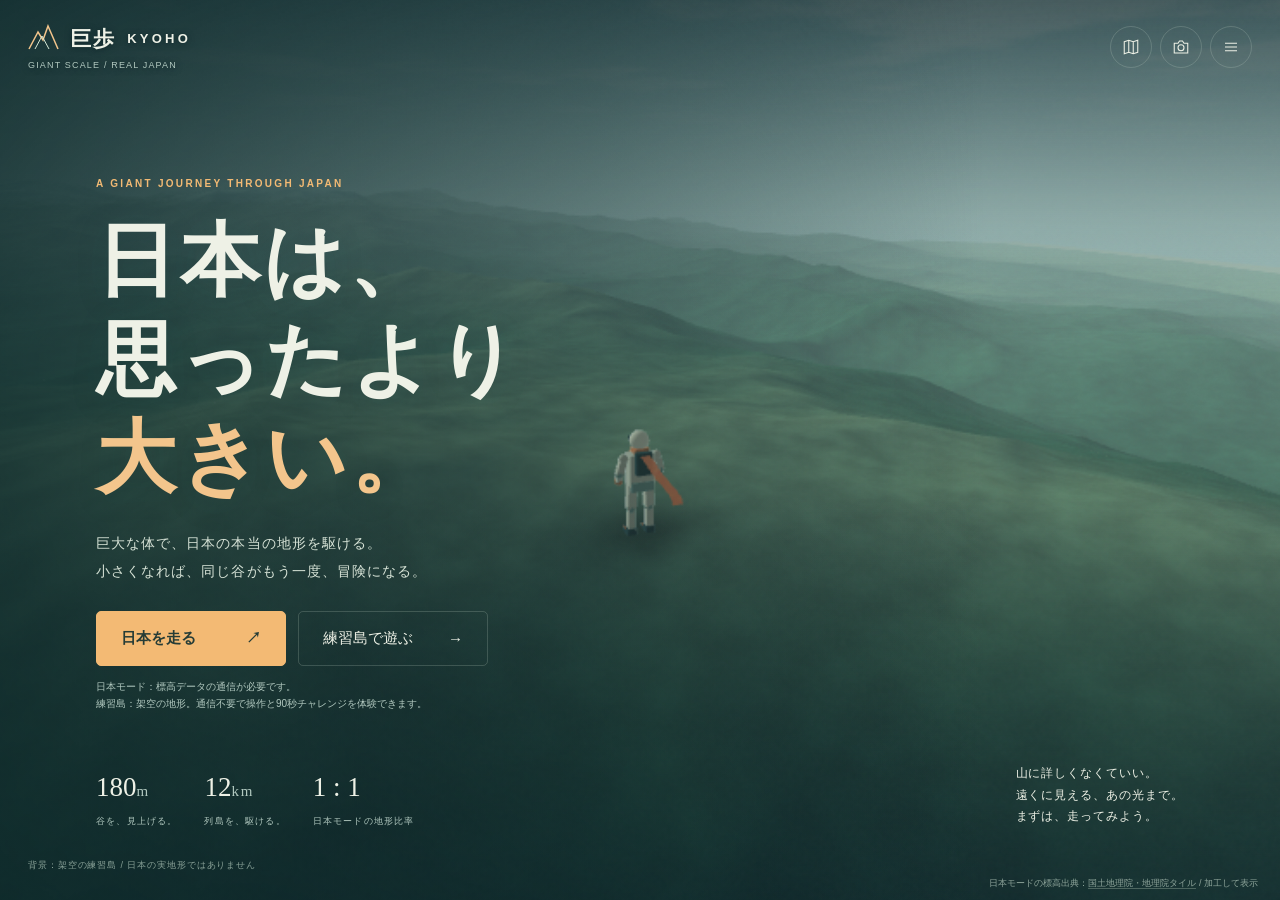
==== website/public/play/index.html @ 5c49af83 "Publish KYOHO game and landing site" ====
<!doctype html><html lang="ja"><head><meta charset="utf-8"><meta name="viewport" content="width=device-width,initial-scale=1,maximum-scale=1,viewport-fit=cover"><meta name="theme-color" content="#102f32"><meta name="description" content="巨歩 KYOHO — 巨大な体で、実際の日本の地形を走る。地形ストリーミング型・3Dスケールアクション。"><link rel="icon" href="/favicon.svg"><title>巨歩 KYOHO — 日本は、思ったより大きい。</title><style>
:root{--ink:#eef1e6;--mute:#b1c8bf;--night:#102e32;--line:#d2e3d531;--accent:#f3ba74;--aqua:#9ce4d0;--glass:#132e32c7;--safe:env(safe-area-inset-bottom,0px)}*{box-sizing:border-box}html,body{margin:0;width:100%;height:100%;overflow:hidden;background:var(--night);color:var(--ink);font-family:-apple-system,BlinkMacSystemFont,"Hiragino Kaku Gothic ProN","Yu Gothic",Meiryo,sans-serif}body{-webkit-user-select:none;user-select:none;touch-action:none}button,input{font:inherit}button{cursor:pointer;color:var(--ink);background:none;border:1px solid var(--line);border-radius:4px;padding:11px 16px;transition:background .2s,transform .2s,border-color .2s}button:hover{background:#ffffff17;border-color:#d2e3d583}button:active{transform:scale(.97)}button:focus-visible{outline:2px solid var(--accent);outline-offset:4px}button:disabled{opacity:.5;cursor:wait}a{color:inherit}svg{vertical-align:middle}#world{position:fixed;inset:0;width:100%;height:100%;touch-action:none;outline:none}#vignette{position:fixed;inset:0;pointer-events:none;background:linear-gradient(180deg,#071b20a8,transparent 38%,transparent 55%,#071a2599);z-index:1}#grain{position:fixed;inset:0;pointer-events:none;opacity:.04;z-index:2;background-image:url('data:image/svg+xml,%3Csvg viewBox="0 0 180 180" xmlns="http://www.w3.org/2000/svg"%3E%3Cfilter id="n"%3E%3CfeTurbulence type="fractalNoise" baseFrequency=".95" numOctaves="3" stitchTiles="stitch"/%3E%3C/filter%3E%3Crect width="100%25" height="100%25" opacity=".6" filter="url(%23n)"/%3E%3C/svg%3E')}.hidden{display:none!important}.overline{font-size:10px;letter-spacing:.23em;text-transform:uppercase;font-weight:600}.mono{font-variant-numeric:tabular-nums;font-family:ui-monospace,SFMono-Regular,Menlo,Consolas,monospace}.muted{color:var(--mute)}.primary{background:var(--accent);border-color:var(--accent);color:#253c36;font-weight:700}.primary:hover{background:#ffcf99;border-color:#ffcf99}.round{border-radius:50%;width:42px;height:42px;padding:0;display:inline-grid;place-items:center}.glass{background:var(--glass);backdrop-filter:blur(16px);-webkit-backdrop-filter:blur(16px)}#brand{display:flex;align-items:center;gap:11px;font-weight:700;letter-spacing:.18em}#brand .word{font-size:13px;letter-spacing:.25em}#brand .jp{font-size:21px;letter-spacing:.1em}#topbar{position:fixed;z-index:10;left:max(28px,env(safe-area-inset-left));right:max(28px,env(safe-area-inset-right));top:max(24px,env(safe-area-inset-top));display:flex;align-items:center;justify-content:space-between;pointer-events:none}#topbar>*{pointer-events:auto}#topActions{display:flex;gap:8px}#modeBadge{display:block;margin-top:7px;font-size:9px;letter-spacing:.13em;color:var(--mute)}#title{position:fixed;inset:0;z-index:5;padding:0 7.5vw;display:flex;flex-direction:column;justify-content:center;pointer-events:none;background:linear-gradient(90deg,#0c2829c9 0%,#0c28295c 46%,transparent 77%)}#title>*{pointer-events:auto}#title .title-copy{margin-top:-10px;max-width:760px}#title h1{font-size:clamp(42px,6.25vw,90px);font-weight:750;line-height:1.23;letter-spacing:.045em;margin:23px 0 23px;text-shadow:0 5px 35px #173a3c22}#title h1 em{font-style:normal;color:#f3c58c}#title .lead{line-height:1.95;font-size:14px;color:#d6e2d6;letter-spacing:.075em;margin:0 0 26px}#title .startrow{display:flex;align-items:center;gap:12px}#title .play{padding:17px 24px;min-width:190px;border-radius:5px;display:flex;align-items:center;justify-content:space-between;gap:24px;font-size:15px}#title .subnote{margin-top:12px;font-size:10px;color:var(--mute);line-height:1.7}#titleBottom{position:absolute;bottom:72px;left:7.5vw;right:7.5vw;display:flex;align-items:flex-end;justify-content:space-between;gap:24px}#titleBottom .philosophy{max-width:270px;line-height:1.8;font-size:12px;letter-spacing:.08em}#titleBottom .specs{display:flex;gap:27px}.spec b{font-family:Georgia,serif;font-size:27px;font-weight:400;display:block;margin-bottom:7px}.spec span{font-size:9px;color:var(--mute);letter-spacing:.13em}#bgCaption{position:fixed;left:28px;bottom:28px;z-index:6;font-size:9px;color:#c7ddcea8;letter-spacing:.1em}#source{position:fixed;right:max(22px,env(safe-area-inset-right));bottom:max(10px,var(--safe));font-size:9px;color:#cee2d2a6;z-index:10;max-width:75vw;text-align:right;line-height:1.6;pointer-events:auto}#source a{text-decoration:none;border-bottom:1px solid #cde2d04a}#compass{position:fixed;top:27px;left:50%;transform:translateX(-50%);z-index:7;min-width:190px;text-align:center;pointer-events:none}#compass .head{font-size:12px;letter-spacing:.25em}#compass .ticks{font-size:10px;color:#d7e9d880;letter-spacing:5px;margin-top:7px}#objective{position:fixed;left:30px;top:112px;z-index:7;pointer-events:none}#objective h3{margin:8px 0 6px;font-size:18px;letter-spacing:.07em;font-weight:600}#objective p{margin:0;font-size:11px;color:var(--mute);line-height:1.7}#objective .track{width:180px;height:2px;background:#cddccd30;margin-top:13px}#objective .track i{display:block;height:2px;background:var(--accent);width:0;transition:width .3s}#counter{position:fixed;top:110px;right:30px;z-index:7;text-align:right;pointer-events:none}#counter .num{font-size:31px;font-weight:300;letter-spacing:-.02em}#counter .num span{font-size:12px;color:var(--mute);margin-left:4px}#counter .metric{font-size:9px;color:var(--mute);letter-spacing:.12em;margin-top:5px}#minimapWrap{position:fixed;right:30px;top:195px;z-index:7;width:144px;height:144px;border-radius:50%;overflow:hidden;border:1px solid var(--line);background:#0b283f33;cursor:pointer}#minimap{width:100%;height:100%}#altitude{position:absolute;bottom:18px;left:0;right:0;text-align:center;font-size:9px;color:var(--mute)}#sizePanel{position:fixed;left:30px;bottom:calc(63px + var(--safe));z-index:7}#heightReadout{font-size:31px;font-weight:300;margin:5px 0 14px;letter-spacing:.01em}#heightReadout small{font-size:12px;margin-left:5px;color:var(--mute)}#sizeButtons{display:flex;gap:5px}#sizeButtons button{font-size:10px;padding:10px 12px;border-radius:3px;min-width:60px;background:#14353466}#sizeButtons button.active{background:var(--accent);color:#274439;border-color:var(--accent)}#velocity{position:fixed;bottom:calc(58px + var(--safe));left:50%;transform:translateX(-50%);z-index:7;text-align:center;pointer-events:none}#velocity .speed{font-size:40px;line-height:1;font-weight:250;letter-spacing:-.035em}#velocity .speed small{font-size:10px;margin-left:5px;letter-spacing:.15em;color:var(--mute)}#movementState{font-size:9px;letter-spacing:.2em;margin-top:12px;color:#e1b687}#energy{width:128px;height:3px;background:#e4efe026;margin:12px auto 0;border-radius:5px}#energy i{display:block;width:100%;height:100%;background:var(--aqua);border-radius:5px}#quickActions{position:fixed;right:30px;bottom:calc(66px + var(--safe));z-index:7;display:flex;gap:8px}#quickActions button{font-size:11px;padding:11px 14px;background:#14353480}#keys{position:fixed;bottom:28px;left:30px;right:30px;z-index:7;color:#c8daccae;font-size:10px;letter-spacing:.03em;pointer-events:none}kbd{font:inherit;border:1px solid #d2e3d54a;border-radius:3px;padding:2px 4px;color:var(--ink);margin:0 3px}#tip{position:fixed;z-index:12;left:50%;bottom:calc(154px + var(--safe));transform:translateX(-50%);max-width:85vw;text-align:center;border:1px solid var(--line);background:#173b3bcc;backdrop-filter:blur(12px);padding:13px 21px;border-radius:5px;transition:opacity .4s;pointer-events:none;white-space:nowrap;font-size:12px;letter-spacing:.025em}#toast{position:fixed;left:50%;top:22%;transform:translate(-50%,-12px);z-index:21;text-align:center;opacity:0;pointer-events:none;transition:opacity .3s,transform .4s;text-shadow:0 3px 20px #123737;max-width:90vw}#toast.show{opacity:1;transform:translate(-50%,0)}#toast .small{font-size:10px;color:var(--accent);letter-spacing:.2em;margin-bottom:8px}#toast .big{font-size:clamp(19px,2.5vw,34px);font-weight:500;letter-spacing:.045em}#targetLabel{position:fixed;z-index:6;pointer-events:none;text-align:center;transform:translate(-50%,-100%);color:#ffdab0;text-shadow:0 2px 10px #163b36}#targetLabel .dot{display:block;font-size:17px;margin-bottom:3px}#targetLabel b{font-size:11px;display:block;font-weight:500}#targetLabel span{font-size:10px;opacity:.8;display:block;margin-top:4px}#dataStatus{position:fixed;left:30px;top:210px;z-index:8;font-size:9px;color:#bcd5c7;background:#112d3255;border-left:2px solid var(--aqua);padding:7px 9px;max-width:205px;line-height:1.7;pointer-events:none}#dataStatus.warn{border-color:var(--accent);color:var(--accent)}#timer{position:fixed;left:50%;top:84px;transform:translateX(-50%);z-index:8;text-align:center;font-size:26px;letter-spacing:.08em}#timer small{display:block;color:var(--mute);font-size:9px;letter-spacing:.2em;margin-top:4px}#touchControls{position:fixed;inset:0;pointer-events:none;z-index:12;display:none}.touch #touchControls{display:block}.touch #keys{display:none}#joystick{position:absolute;bottom:calc(60px + var(--safe));left:max(36px,env(safe-area-inset-left));width:114px;height:114px;border-radius:50%;border:1px solid #d6e9d847;background:#b0d5c310;pointer-events:auto;touch-action:none}#joystick:before{content:"";position:absolute;inset:23px;border:1px solid #d6e9d829;border-radius:50%}#stick{position:absolute;width:44px;height:44px;border-radius:50%;left:34px;top:34px;background:#dce8d644;border:1px solid #e9f2de73;pointer-events:none}#touchRight{position:absolute;right:max(26px,env(safe-area-inset-right));bottom:calc(66px + var(--safe));display:flex;align-items:flex-end;gap:14px;pointer-events:auto}#touchJump{width:76px;height:76px;border-radius:50%;padding:0;background:#f0bf7940;border-color:#f3c78e88;font-size:12px}#touchDash{width:55px;height:55px;border-radius:50%;padding:0;background:#c1e3d426;font-size:10px}.touch #sizePanel{bottom:calc(195px + var(--safe));left:30px}.touch #heightReadout{font-size:21px;margin:4px 0 9px}.touch #quickActions{bottom:calc(169px + var(--safe));right:27px}.touch #quickActions button{font-size:10px;padding:8px}.touch #sizeButtons button{min-width:0;padding:8px}.touch #velocity{bottom:calc(71px + var(--safe))}.touch #tip{bottom:calc(34px + var(--safe));padding:9px 14px;font-size:10px}.touch #minimapWrap{width:110px;height:110px;top:177px}.touch #dataStatus{top:195px;max-width:190px}.touch #sizePanel .overline{font-size:8px}.modal{position:fixed;inset:0;z-index:30;background:#081f2abc;backdrop-filter:blur(13px);display:grid;place-items:center;padding:24px;touch-action:auto}.modal .sheet{border:1px solid #d2e3d52e;background:linear-gradient(140deg,#1d3d3e,#122f34);border-radius:10px;padding:30px;max-height:90dvh;overflow:auto;width:min(680px,100%);box-shadow:0 25px 100px #071a2044}.modal h2{font-size:29px;font-weight:500;letter-spacing:.075em;margin:12px 0 13px}.modal p{font-size:12px;line-height:1.9;color:#c5dacf}.modal .modalhead{display:flex;justify-content:space-between;align-items:center;gap:20px}.close{font-size:24px;border:0;padding:4px 10px}.row{display:flex;align-items:center;justify-content:space-between;gap:14px;padding:15px 0;border-bottom:1px solid var(--line)}.row b{font-weight:500;font-size:13px}.row small{display:block;font-size:10px;color:var(--mute);line-height:1.7;margin-top:5px}.row button{font-size:11px;min-width:110px}.row button.on{background:#94c5aa23;border-color:#aed6bb7d;color:var(--aqua)}.buttons{display:flex;gap:10px;margin-top:23px;flex-wrap:wrap}.buttons button{font-size:12px}.fine{font-size:10px!important;color:#9bb8b0!important}.fact{border-left:2px solid var(--accent);padding-left:14px;margin-top:23px}.map-sheet{width:min(1040px,100%)!important}.map-layout{display:grid;grid-template-columns:1fr 320px;gap:25px;margin-top:20px}#atlasCanvas{width:100%;height:450px;border-radius:7px;background:#0e3037;cursor:pointer;border:1px solid #cbdbd413}#places{height:450px;overflow:auto;padding-right:6px;touch-action:pan-y}#places button{display:block;width:100%;text-align:left;padding:13px 14px;border-radius:5px;margin-bottom:7px;background:#bfd5c408}#places strong{display:block;font-weight:500;font-size:14px}#places small{font-size:10px;color:var(--mute);display:block;margin-top:5px;line-height:1.7}#places .region{float:right;font-size:9px;color:var(--accent)}#loading .sheet{max-width:510px}#loadProgress{height:3px;background:#d2e3d51f;margin:24px 0 12px}#loadProgress i{height:3px;display:block;width:3%;background:var(--accent);transition:width .4s}#loadStats{font-size:10px;color:var(--mute);line-height:1.9}#loadError{font-size:12px;line-height:1.9;color:var(--accent);border-left:2px solid var(--accent);padding-left:13px;margin-top:18px}#result{text-align:center}#result .grade{font-family:Georgia,serif;font-size:60px;color:var(--accent);letter-spacing:.13em;padding:15px 0 2px}#result .numbers{display:flex;justify-content:center;gap:35px;margin:18px 0 24px}#result .numbers b{display:block;font-size:28px;font-weight:300}#result .numbers span{font-size:10px;color:var(--mute);display:block;margin-top:6px}#snapshotImage{width:100%;border-radius:5px;margin-top:20px}#fatal{position:fixed;z-index:100;inset:0;display:grid;place-items:center;padding:25px;background:#123034}#fatal .box{max-width:530px}#fatal p{line-height:1.9;color:#c6d9cc}#fps{position:fixed;left:10px;top:75px;z-index:90;font:10px monospace;display:none}.rotate-note{display:none}#routePills{display:flex;gap:6px;margin-top:12px}#routePills span{width:16px;height:3px;background:#deecde2e}#routePills span.done{background:var(--accent)}@media(max-width:760px){#topbar{left:20px;right:20px;top:max(16px,env(safe-area-inset-top))}#brand .jp{font-size:19px}#brand .word{font-size:10px}#topActions{gap:4px}.round{width:36px;height:36px}#title{padding:0 6vw}#title h1{font-size:clamp(45px,10vw,65px);margin:17px 0 20px}#title .lead{font-size:12px;line-height:1.9}#title .startrow{gap:8px}#title .play{min-width:0;padding:14px 16px;font-size:12px;gap:20px}#titleBottom{left:6vw;right:6vw;bottom:78px}#titleBottom .specs{gap:20px}.spec b{font-size:23px}.spec span{font-size:8px}#titleBottom .philosophy{display:none}#bgCaption{left:20px;bottom:calc(39px + var(--safe));font-size:8px}#source{font-size:8px;right:15px;max-width:95vw}#compass{top:74px;min-width:130px}#compass .head{font-size:10px}#compass .ticks{font-size:8px;letter-spacing:4px}#objective{left:20px;top:113px}#objective h3{font-size:15px}#objective p{font-size:10px}#objective .track{width:130px}#counter{right:20px;top:110px}#counter .num{font-size:25px}#minimapWrap{right:20px!important}#dataStatus{left:20px;top:203px;font-size:8px;max-width:185px}#sizePanel{left:20px!important}#quickActions{right:20px!important}#velocity .speed{font-size:33px}#timer{top:86px;font-size:21px}.modal{padding:15px}.modal .sheet{padding:22px;max-height:91dvh}.modal h2{font-size:24px}.map-layout{grid-template-columns:1fr;gap:14px}#atlasCanvas{height:230px}#places{height:260px;display:grid;grid-template-columns:1fr 1fr;gap:6px}#places button{margin:0;padding:10px}#places small{font-size:9px}#places .region{float:none;display:block;margin-bottom:4px}.touch #tip{max-width:88vw;white-space:normal;line-height:1.6}.touch #sizePanel{bottom:calc(196px + var(--safe))}.touch #dataStatus{top:204px}.touch #quickActions button{padding:8px}#heightReadout{font-size:23px}}@media(max-height:520px){#title .title-copy{margin-top:14px}#title h1{font-size:42px;margin:12px 0}#title h1 br.first{display:none}#title .lead{font-size:11px;margin-bottom:15px;line-height:1.7}#title .title-copy>.overline{margin-top:35px;font-size:8px}#titleBottom{bottom:32px;left:auto;right:30px}#titleBottom .specs{gap:20px}.spec b{font-size:24px}.spec span{font-size:8px}#title .subnote{max-width:340px;font-size:8px}#bgCaption{bottom:12px;font-size:8px}#source{bottom:7px;font-size:7px}#brand .jp{font-size:17px}#brand .word{font-size:10px}#modeBadge{font-size:8px;margin-top:4px}#topbar{top:15px;left:max(24px,env(safe-area-inset-left));right:max(24px,env(safe-area-inset-right))}.round{width:34px;height:34px}#compass{top:18px}#objective{top:78px;left:max(26px,env(safe-area-inset-left))}#objective h3{font-size:14px;margin:5px 0 4px}#objective p{font-size:9px}#counter{top:75px;right:max(26px,env(safe-area-inset-right))}#counter .num{font-size:24px}#minimapWrap{display:none}#dataStatus,.touch #dataStatus{top:146px;left:max(26px,env(safe-area-inset-left));font-size:8px;padding:5px 7px}#sizePanel,.touch #sizePanel{left:50%!important;bottom:calc(21px + var(--safe));transform:translateX(-50%);text-align:center}.touch #sizeButtons button,#sizeButtons button{padding:7px 10px}#sizePanel>.overline{display:none}#heightReadout,.touch #heightReadout{display:none}#quickActions,.touch #quickActions{bottom:auto;top:135px;right:max(26px,env(safe-area-inset-right))!important}#velocity,.touch #velocity{bottom:calc(73px + var(--safe))}#velocity .speed{font-size:27px}#movementState{font-size:8px;margin-top:7px}#energy{margin-top:8px;width:100px}#keys{display:none}#tip,.touch #tip{bottom:auto;top:69px;padding:8px 13px;font-size:10px;max-width:45vw;white-space:normal}#toast{top:34%}#toast .big{font-size:24px}#joystick{width:96px;height:96px;left:max(40px,env(safe-area-inset-left));bottom:calc(33px + var(--safe))}#stick{left:25px;top:25px}#touchRight{right:max(35px,env(safe-area-inset-right));bottom:calc(31px + var(--safe))}#touchJump{width:66px;height:66px}#touchDash{width:50px;height:50px}#timer{top:56px;font-size:20px}.map-layout{grid-template-columns:1fr 320px}#atlasCanvas{height:220px}#places{height:220px;display:block}#places button{margin-bottom:5px}.modal .sheet{max-height:92dvh;padding:20px}.modal h2{font-size:23px;margin:6px 0 9px}.modal p{font-size:11px;line-height:1.7}.row{padding:10px 0}.row small{font-size:9px}.row b{font-size:12px}#result .grade{font-size:40px;padding:4px 0}#result .numbers{margin:10px 0 15px}#result .numbers b{font-size:24px}#result .buttons{margin-top:14px}}@media(prefers-reduced-motion:reduce){*{scroll-behavior:auto!important;transition:none!important}#grain{display:none}}

#objective,#counter,#compass,#topbar{text-shadow:0 1px 6px #071a20a8}#dataStatus{background:#112d32b8}#minimapWrap{background:#0b283f77}#targetLabel{filter:drop-shadow(0 1px 4px #0b292dcc)}

#titleBottom{pointer-events:none!important}@media(max-height:700px){#titleBottom{display:none}#title h1{font-size:clamp(34px,5vw,58px)}}

@media(max-width:760px) and (min-height:521px){.touch #tip{bottom:calc(290px + var(--safe));max-width:88vw}.touch #quickActions{bottom:calc(155px + var(--safe))}#toast{top:31%}#toast .big{font-size:22px}}
[hidden]{display:none!important}#placeLabels{position:fixed;inset:0;z-index:6;pointer-events:none}.place-label{position:absolute;width:184px;min-height:43px;padding:5px 8px;text-align:center;background:#0b2935a6;border-bottom:1px solid #dce5c680;text-shadow:0 1px 5px #102f32;border-radius:3px}.place-label strong{display:block;font-size:12px;font-weight:500;white-space:nowrap;overflow:hidden;text-overflow:ellipsis}.place-label small{font-size:9px;color:#d3decf}.place-label.town{border-color:#9ce4d0;color:#baf9da}.place-label:after{content:'';position:absolute;left:50%;top:100%;height:10px;border-left:1px solid #dce5c680}#townStatus{position:fixed;z-index:7;left:50%;bottom:calc(190px + var(--safe));transform:translateX(-50%);min-width:240px;max-width:80vw;padding:10px 15px;background:#102f32c9;border-left:2px solid #9ce4d077;pointer-events:none}#townStatus>div{display:flex;justify-content:space-between;gap:24px}#townName{font-size:12px;color:#baf9da}#townDistance{font-size:10px;color:var(--mute)}#townHint{margin:3px 0 0;font-size:10px;color:var(--mute)}#townStatus.recovering{border-color:#baf9da;background:#28514ced}#townStatus.recovering #townHint{color:#e7ffe8}.town-destinations{margin:15px 0}.town-destinations summary{cursor:pointer;font-size:12px;padding:12px;color:var(--aqua)}.town-destinations button{width:100%;margin-top:6px;text-align:left;font-size:12px}@media(max-width:700px){.place-label{width:152px}.place-label strong{font-size:11px}#townStatus{bottom:calc(235px + var(--safe));min-width:225px;padding:8px 11px}#townStatus:not(.near-town){display:none}}@media(min-height:521px) and (max-width:700px){.touch #townStatus{bottom:calc(44svh + var(--safe))}}@media(max-height:520px){#townStatus{bottom:155px;left:auto;right:18px;transform:none;max-width:240px}.place-label{width:152px}}
</style></head><body>
<canvas id="world" tabindex="0" aria-label="巨歩 3Dゲーム画面"></canvas><div id="vignette"></div><div id="grain"></div>
<div id="topbar"><div><div id="brand"><svg width="31" height="29" viewBox="0 0 31 29" fill="none" aria-hidden="true"><path d="M1 25L10 8L15 16L20 2L30 25" stroke="#f3c58c" stroke-width="1.5"/><path d="M7 25L14 12L21 25" stroke="#d6e8d5" stroke-width="1"/></svg><span class="jp">巨歩</span><span class="word">KYOHO</span></div><span id="modeBadge">GIANT SCALE / REAL JAPAN</span></div><div id="topActions"><button class="round" id="mapBtn" aria-label="日本地図と移動先" title="日本地図 [M]"><svg width="18" height="18" viewBox="0 0 24 24" fill="none"><path d="M3 5l6-2 6 2 6-2v16l-6 2-6-2-6 2V5zM9 3v16m6-14v16" stroke="currentColor" stroke-width="1.4"/></svg></button><button class="round" id="photoBtn" aria-label="写真を撮る" title="写真 [P]"><svg width="18" height="18" viewBox="0 0 24 24" fill="none"><path d="M3 7h5l2-3h4l2 3h5v13H3V7z" stroke="currentColor" stroke-width="1.4"/><circle cx="12" cy="13" r="4" stroke="currentColor" stroke-width="1.4"/></svg></button><button class="round" id="menuBtn" aria-label="設定と遊び方" title="設定 / 一時停止 [Esc]"><svg width="18" height="18" viewBox="0 0 24 24" fill="none"><path d="M4 7h16M4 12h16M4 17h16" stroke="currentColor" stroke-width="1.4"/></svg></button></div></div>
<section id="title"><div class="title-copy"><div class="overline" style="color:var(--accent)">A GIANT JOURNEY THROUGH JAPAN</div><h1>日本は、<br class="first">思ったより<br><em>大きい。</em></h1><p class="lead">巨大な体で、日本の本当の地形を駆ける。<br>小さくなれば、同じ谷がもう一度、冒険になる。</p><div class="startrow"><button id="startJapan" class="play primary">日本を走る <span>↗</span></button><button id="startDemo" class="play">練習島で遊ぶ <span>→</span></button></div><div class="subnote">日本モード：標高データの通信が必要です。<br>練習島：架空の地形。通信不要で操作と90秒チャレンジを体験できます。</div></div><div id="titleBottom"><div class="specs"><div class="spec"><b>180<span style="font-size:15px">m</span></b><span>谷を、見上げる。</span></div><div class="spec"><b>12<span style="font-size:15px">km</span></b><span>列島を、駆ける。</span></div><div class="spec"><b>1 : 1</b><span>日本モードの地形比率</span></div></div><div class="philosophy">山に詳しくなくていい。<br>遠くに見える、あの光まで。<br>まずは、走ってみよう。</div></div></section>
<div id="bgCaption">背景：架空の練習島 / 日本の実地形ではありません</div>
<div id="hud" class="hidden"><div id="placeLabels" hidden></div><div id="townStatus" hidden><div><b id="townName"></b><span id="townDistance"></span></div><p id="townHint"></p></div><div id="compass"><div class="head mono" id="bearing">N · 000°</div><div class="ticks">· ┆ · ┆ │ ┆ · ┆ ·</div></div><div id="objective"><div class="overline" id="objectiveMode">FREE ROAM</div><h3 id="objectiveTitle">次の光へ。</h3><p id="objectiveDesc">地形を読むより、まず走ろう。</p><div id="routePills"></div></div><div id="counter"><div class="overline">この旅の距離</div><div class="num mono"><b id="distance" style="font-weight:300">0.0</b><span>km</span></div><div class="metric" id="regionName">練習島</div></div><div id="minimapWrap" aria-label="地図を開く" role="button" tabindex="0"><canvas id="minimap" width="288" height="288"></canvas><div id="altitude" class="mono">0 m</div></div><div id="sizePanel"><div class="overline">あなたの身長</div><div id="heightReadout"><span class="mono">600</span><small>m</small></div><div id="sizeButtons"><button data-size="0">180 m</button><button data-size="1" class="active">600 m</button><button data-size="2">3 km</button><button data-size="3">12 km</button></div></div><div id="velocity"><div class="speed mono"><span id="speedNum">0.0</span><small>km/s</small></div><div id="movementState">GROUND FLOW</div><div id="energy"><i></i></div></div><div id="quickActions"><button id="challengeBtn">90秒チャレンジ</button><button id="autoBtn" title="オートラン [R]">自動走行</button></div><div id="keys"><kbd>W A S D</kbd> 移動　<kbd>I J K L</kbd> / ドラッグ 視点　<kbd>Space</kbd> 跳ぶ・長押しで滑空　<kbd>Shift</kbd> ダッシュ　<kbd>E</kbd> 巨大化　<kbd>M</kbd> 日本地図</div><div id="dataStatus"></div><div id="timer" class="hidden"><span class="mono">90.0</span><small>SECONDS LEFT</small></div></div>
<div id="targetLabel" class="hidden"><span class="dot">◇</span><b>次の光</b><span class="mono">2.0 km</span></div><div id="tip" class="hidden"></div><div id="toast"><div class="small">SCALE SHIFT</div><div class="big"></div></div><div id="source">日本モードの標高出典：<a href="https://maps.gsi.go.jp/development/ichiran.html" target="_blank" rel="noopener">国土地理院・地理院タイル</a> / 加工して表示</div><div id="fps"></div>
<div id="touchControls" class="hidden"><div id="joystick" aria-label="移動スティック"><div id="stick"></div></div><div id="touchRight"><button id="touchDash">ダッシュ</button><button id="touchJump">跳ぶ<br><span style="font-size:9px;opacity:.7">長押し 滑空</span></button></div></div>
<section id="loading" class="modal hidden" aria-label="実地形読み込み"><div class="sheet"><div class="overline" style="color:var(--accent)">REAL TERRAIN / STREAMING</div><h2 id="loadTitle">北アルプスへ。</h2><p>国土地理院の標高画像から、実際の地形を組み立てています。取得できていない地形は、架空の山で補いません。</p><div id="loadProgress"><i></i></div><div id="loadStats" class="mono">地形サーバーに接続中…</div><div id="loadError" class="hidden">標高サーバーに接続できませんでした。インターネット接続を確認し、Safari / Chromeで開いてください。実地形を取得するには外部通信が必要です。</div><div class="buttons"><button id="retryLoad" class="primary">再接続</button><button id="cancelLoad">練習島で遊ぶ</button></div><p class="fine">初回は数MB程度を段階的に取得します。範囲・移動量により増えます。外部送信は標高タイル取得のHTTPリクエストのみで、キーやログインは不要です。</p></div></section>
<section id="mapModal" class="modal hidden" aria-label="日本地図"><div class="sheet map-sheet"><div class="modalhead"><div><div class="overline" style="color:var(--accent)">THE ARCHIPELAGO</div><h2>次は、どの山の向こうへ。</h2></div><button class="close" data-close="mapModal" aria-label="閉じる">×</button></div><p style="margin:0">行き先を選んで実地形へ。着地後は、目的地に縛られず移動できます。</p><div class="map-layout"><canvas id="atlasCanvas" aria-label="日本の広域概略図"></canvas><div id="places"></div></div><p class="fine" style="margin-bottom:0">概略海岸線：Natural Earth。小島・境界は省略されています。南西諸島の点は移動先です。実地形は現地周辺から読み込みます。登山道の案内や現実のルート判断には使えません。</p></div></section>
<section id="settings" class="modal hidden" aria-label="設定"><div class="sheet"><div class="modalhead"><div><div class="overline" style="color:var(--accent)">TAKE A BREATH</div><h2>ひと休み。</h2></div><button class="close" data-close="settings" aria-label="閉じる">×</button></div><div class="row"><div><b>サウンド</b><small>風、足音、光の音。すべてブラウザ内で合成。</small></div><button id="soundOption">オフ</button></div><div class="row"><div><b>山と街の名前</b><small>近くの地名を表示。街の緑の光は休息地。</small></div><button id="labelsOption" aria-pressed="true">オン</button></div><div class="row"><div><b>描画品質</b><small>重い場合は「軽量」に切り替えてください。</small></div><button id="qualityOption">標準</button></div><div class="row"><div><b>動きをひかえめに</b><small>画角変化と着地の揺れを抑えます。</small></div><button id="motionOption">オフ</button></div><div class="row"><div><b>地形の等高線</b><small>ゲーム内の標高から200m間隔で描画します。</small></div><button id="contourOption">オフ</button></div><div class="row"><div><b>光の時間</b><small>時間・積雪・植生の色は演出です。</small></div><button id="timeOption">朝</button></div><div class="row"><div><b>自動保存</b><small id="saveInfo">移動先、記録、設定をこのブラウザに保存します。</small></div><button id="exportSave">記録を書き出す</button></div><div class="buttons"><button id="resumeBtn" class="primary">旅に戻る</button><button id="helpBtn">遊び方とデータ</button><button id="importSave">記録を読み込む</button><button id="fullscreenBtn">全画面</button><button id="titleBtn">タイトルへ</button></div><input type="file" id="saveFile" accept="application/json,.json" class="hidden"><p class="fine">日本モードと練習島の距離・ベスト記録は別々に保存します。集計にワープ距離は含みません。外部サービスへの記録送信はありません。</p></div></section>
<section id="help" class="modal hidden" aria-label="遊び方とデータ"><div class="sheet"><div class="modalhead"><div><div class="overline" style="color:var(--accent)">NO MOUNTAIN KNOWLEDGE REQUIRED</div><h2>山の知識より、好奇心。</h2></div><button class="close" data-close="help" aria-label="閉じる">×</button></div><p><b>日本モードの街で、ひと休み。</b><br>緑の光が目印です。街の中心から900m以内で、身長600m以下になり、地面に降りて立ち止まると風のエネルギーが回復します。メニュー中や地形待機中には回復しません。地図の「街へ向かう」からも移動できます。</p><p class="fine">山名・山頂位置：国土地理院「日本の主な山岳標高」。街名・代表点：地理院地図の住所検索。建物の配置・規模はゲーム用の模式表現で、実際の建物や市街地の範囲を再現したものではありません。</p><p><b>走る → 尾根から跳ぶ → 長押しで滑空 → 光をくぐる。</b><br>光に近づくと風のエネルギーが戻ります。90秒チャレンジでは、光を順にくぐって記録を狙います。小さな光は600m以下になって通過してください。</p><p>PCは <b>WASD / 矢印</b> で移動、<b>J / L</b> で視点を左 / 右、<b>I / K</b> で上 / 下へ回します（長押し対応）。ドラッグでも視点を変更できます。<b>Space</b> でジャンプと滑空、<b>Shift</b> でダッシュ。<b>E</b> でサイズ切替、<b>R</b> でオートラン、<b>M</b> で地図、<b>P</b> で撮影です。数字の <b>1〜4</b> でもサイズを選べます。</p><p>スマホは左スティックで移動、右側の空いている画面をスワイプして視点変更。右下がジャンプとダッシュです。横画面でも遊べます。</p><div class="fact"><p><b>実際なのは地形。超人的なのは、あなた。</b><br>日本モードは国土地理院のDEM10B系PNG標高タイルを取得し、地球の曲率を考慮した球面に配置します。水平距離と高さは同じ単位（km）で、標高の誇張はしません。ただし球体地球の近似、標高の補間、描画用の間引きがあり、測量精度の再現ではありません。</p></div><p>取得解像度は身体サイズに応じて変化します。元データの名称にある「10m」は、本作の描画メッシュが常に10mという意味ではありません。海面・欠測画素は標高0mの遊べる水面として扱い、欠測であることを表示します。通信失敗は水面とみなさず、取得待ちにします。</p><p><b>架空の練習島</b>は操作体験のための独立したステージで、日本の山を再現したものではありません。人・光・移動速度・ジャンプ・植生色・雪・空・時間はゲーム上の表現です。</p><p class="fine">出典：<a href="https://maps.gsi.go.jp/development/ichiran.html" target="_blank" rel="noopener">国土地理院・地理院タイル（標高タイル）</a>を加工して表示。<a href="https://maps.gsi.go.jp/development/demtile.html" target="_blank" rel="noopener">PNG標高仕様</a>。概略海岸線：Natural Earth。ワープ地点と光の配置はゲーム向けの概略緯経度です。本作は登山・災害・避難・測量用途の地図ではありません。</p></div></section>
<section id="result" class="modal hidden" aria-label="チャレンジ結果"><div class="sheet"><div class="overline" style="color:var(--accent)">90 SECONDS / ONE JOURNEY</div><div class="grade" id="resultGrade">FLOW</div><h2 id="resultTitle">この先にも、山がある。</h2><div class="numbers"><div><b id="resultGates" class="mono">0 / 8</b><span>つないだ光</span></div><div><b id="resultDistance" class="mono">0.0</b><span>走った距離 km</span></div><div><b id="resultScore" class="mono">0</b><span>スコア</span></div></div><p id="resultText">走ったのは、まだ世界のほんの一部。</p><div class="buttons" style="justify-content:center"><button id="againBtn" class="primary">もう一度</button><button id="freeBtn">自由に走る</button><button id="resultPhoto">風景を残す</button></div><p class="fine" id="resultMode">架空の練習島での記録</p></div></section>
<section id="photoModal" class="modal hidden" aria-label="風景の記録"><div class="sheet"><div class="modalhead"><div><div class="overline" style="color:var(--accent)">A POSTCARD FROM YOUR JOURNEY</div><h2>この広さを、持ち帰る。</h2></div><button class="close" data-close="photoModal" aria-label="閉じる">×</button></div><img id="snapshotImage" alt="ゲーム内で撮影した風景"><div class="buttons"><button id="savePhoto" class="primary">画像を保存</button><button id="sharePhoto">共有</button></div><p class="fine">画像にはモードと出典を記載します。練習島の画像は「架空地形」と表示されます。</p></div></section>
<section id="fatal" class="hidden"><div class="box"><div class="overline">KYOHO / 巨歩</div><h2>3D画面を開けませんでした。</h2><p id="fatalMessage">このファイルをSafari / Chromeなど、WebGL対応ブラウザで開いてください。ファイルのプレビュー画面では実行されない場合があります。</p><button onclick="location.reload()">再読み込み</button></div></section>
<script>
const JAPAN_COAST=[[[[141.8846,39.1809],[140.9595,38.174],[140.9764,37.1421],[140.5998,36.344],[140.7741,35.8429],[140.2533,35.1381],[138.9755,34.6676],[137.2176,34.6063],[135.793,33.4648],[135.121,33.8491],[135.0794,34.5965],[133.3403,34.3759],[132.1568,33.9049],[130.9861,33.8858],[132.0,33.15],[131.3328,31.4504],[130.6863,31.0296],[130.2024,31.4182],[130.4477,32.3195],[129.8147,32.6103],[129.4085,33.2961],[130.3539,33.6042],[130.8785,34.2327],[131.8842,34.7497],[132.6177,35.4334],[134.6083,35.7316],[135.6775,35.5271],[136.7238,37.305],[137.3906,36.8274],[138.8576,37.8275],[139.4264,38.216],[140.0548,39.4388],[139.8834,40.5633],[140.3058,41.195],[141.369,41.3786],[141.9143,39.9916],[141.8846,39.1809]]],[[[144.6134,43.9609],[145.3208,44.3847],[145.5431,43.2621],[144.0597,42.9884],[143.1838,41.9952],[141.6115,42.6788],[141.0673,41.5846],[139.9551,41.5696],[139.8175,42.5638],[140.3121,43.3333],[141.3805,43.3888],[141.672,44.7721],[141.9676,45.5515],[143.1429,44.5104],[143.9102,44.1741],[144.6134,43.9609]]],[[[132.3712,33.4636],[132.9244,34.0603],[133.493,33.9446],[133.9041,34.3649],[134.6384,34.1492],[134.7664,33.8063],[134.2034,33.2012],[133.793,33.522],[133.2803,33.2896],[133.0149,32.7046],[132.3631,32.9894],[132.3712,33.4636]]]];

</script>
<script>
/* KYOHO — tiny, dependency-free WebGL renderer. Coordinates are kilometres. */
'use strict';
const R_EARTH=6371.0088, RAD=Math.PI/180;
const clamp=(x,a,b)=>Math.max(a,Math.min(b,x));
const mix=(a,b,t)=>a+(b-a)*t;
const smooth=(a,b,x)=>{const t=clamp((x-a)/(b-a),0,1);return t*t*(3-2*t)};
const V={add:(a,b)=>a.map((x,i)=>x+b[i]),sub:(a,b)=>a.map((x,i)=>x-b[i]),mul:(a,s)=>a.map(x=>x*s),dot:(a,b)=>a[0]*b[0]+a[1]*b[1]+a[2]*b[2],cross:(a,b)=>[a[1]*b[2]-a[2]*b[1],a[2]*b[0]-a[0]*b[2],a[0]*b[1]-a[1]*b[0]],norm:a=>{let n=Math.hypot(...a)||1;return a.map(x=>x/n)}};
const M={
 identity:()=>new Float32Array([1,0,0,0,0,1,0,0,0,0,1,0,0,0,0,1]),
 mul:(a,b)=>{let c=new Float32Array(16);for(let j=0;j<4;j++)for(let i=0;i<4;i++)for(let k=0;k<4;k++)c[j*4+i]+=a[k*4+i]*b[j*4+k];return c},
 perspective:(fov,asp,n,f)=>{const s=1/Math.tan(fov/2),q=1/(n-f);return new Float32Array([s/asp,0,0,0,0,s,0,0,0,0,(f+n)*q,-1,0,0,2*f*n*q,0])},
 view:(eye,at,up=[0,1,0])=>{const z=V.norm(V.sub(eye,at)),x=V.norm(V.cross(up,z)),y=V.cross(z,x);return new Float32Array([x[0],y[0],z[0],0,x[1],y[1],z[1],0,x[2],y[2],z[2],0,-V.dot(x,eye),-V.dot(y,eye),-V.dot(z,eye),1])},
 trs:(p,s=[1,1,1],yaw=0,rx=0)=>{const c=Math.cos(yaw),n=Math.sin(yaw),cx=Math.cos(rx),sx=Math.sin(rx);return new Float32Array([c*s[0],0,-n*s[0],0,n*sx*s[1],cx*s[1],c*sx*s[1],0,n*cx*s[2],-sx*s[2],c*cx*s[2],0,p[0],p[1],p[2],1])},
 segment:(a,b,w,d=w)=>{const y=V.sub(b,a),l=Math.hypot(...y),yn=V.norm(y),x=V.norm(V.cross(Math.abs(yn[2])>.95?[0,1,0]:[0,0,1],yn)),z=V.cross(x,yn),p=V.mul(V.add(a,b),.5);return new Float32Array([x[0]*w,x[1]*w,x[2]*w,0,yn[0]*l,yn[1]*l,yn[2]*l,0,z[0]*d,z[1]*d,z[2]*d,0,...p,1])}
};
function ecef(lat,lon,h=0){const a=lat*RAD,b=lon*RAD,r=R_EARTH+h;return[r*Math.cos(a)*Math.cos(b),r*Math.sin(a),r*Math.cos(a)*Math.sin(b)]}
function frameAt(lat,lon){let a=lat*RAD,b=lon*RAD;return {origin:ecef(lat,lon),east:[-Math.sin(b),0,Math.cos(b)],up:[Math.cos(a)*Math.cos(b),Math.sin(a),Math.cos(a)*Math.sin(b)],south:[Math.sin(a)*Math.cos(b),-Math.cos(a),Math.sin(a)*Math.sin(b)]}}
function localGeo(lat,lon,h,f){const d=V.sub(ecef(lat,lon,h),f.origin);return[V.dot(d,f.east),V.dot(d,f.up),V.dot(d,f.south)]}
function haversine(a,b,c,d){const v=Math.sin((c-a)*RAD/2)**2+Math.cos(a*RAD)*Math.cos(c*RAD)*Math.sin((d-b)*RAD/2)**2;return 2*R_EARTH*Math.asin(Math.sqrt(clamp(v,0,1)))}
function offsetLL(lat,lon,east,south){return[lat-south/R_EARTH/RAD,lon+east/(R_EARTH*Math.cos(lat*RAD))/RAD]}
const VS=`precision highp float;
attribute vec3 aP;attribute vec3 aN;attribute vec3 aC;
uniform mat4 uVP,uModel;uniform vec3 uOrigin,uEast,uUp,uSouth,uPlanar;
uniform float uSpace;
varying vec3 vP,vN,vC,vWorld;varying float vHeight;
void main(){vec3 p=(uModel*vec4(aP,1.)).xyz;vec3 n=mat3(uModel)*aN;vWorld=p;vHeight=p.y;
if(uSpace>.5&&uSpace<1.5){vec3 q=p-uOrigin;p=vec3(dot(q,uEast),dot(q,uUp),dot(q,uSouth));n=vec3(dot(n,uEast),dot(n,uUp),dot(n,uSouth));vHeight=length(vWorld)-6371.0088;}
else if(uSpace>1.5){p-=uPlanar;}
vP=p;vN=normalize(n);vC=aC;gl_Position=uVP*vec4(p,1.);}`;
const FS=`precision highp float;
varying vec3 vP,vN,vC,vWorld;varying float vHeight;
uniform vec3 uEye,uSun;uniform vec4 uColor;uniform float uKind,uTime,uFog,uScale,uGround,uContour,uDusk,uEmission;
float hash(vec2 p){return fract(sin(dot(p,vec2(127.1,311.7)))*43758.5453123);}
float noise(vec2 p){vec2 i=floor(p),f=fract(p);f=f*f*(3.-2.*f);return mix(mix(hash(i),hash(i+vec2(1.,0.)),f.x),mix(hash(i+vec2(0.,1.)),hash(i+vec2(1.)),f.x),f.y);}
vec3 sky(vec3 d){vec3 h=mix(vec3(.72,.84,.82),vec3(.83,.60,.48),uDusk);vec3 t=mix(vec3(.16,.44,.53),vec3(.20,.28,.43),uDusk);return mix(h,t,smoothstep(-.08,.75,d.y));}
void main(){vec3 n=normalize(vN),view=normalize(uEye-vP);float ndl=max(dot(n,uSun),0.);vec3 col=uColor.rgb*vC;float alpha=uColor.a;
if(uKind<.5){
 float alt=max(vHeight,0.);float grain=noise(vWorld.xz*7.)*.55+noise(vWorld.xz*27.)*.18;
 vec3 low=vec3(.24,.38,.23),forest=vec3(.095,.245,.18),alpine=vec3(.36,.43,.34),rock=vec3(.40,.43,.42),snow=vec3(.88,.90,.86);
 col=mix(low,forest,smoothstep(.06,.50,alt));col=mix(col,alpine,smoothstep(1.55,2.5,alt));
 float steep=1.-n.y;col=mix(col,rock,smoothstep(.2,.6,steep)*smoothstep(.5,1.8,alt));
 float snowmask=smoothstep(2.6+grain*.65,3.25+grain*.2,alt)*smoothstep(.45,.80,n.y);col=mix(col,snow,snowmask);
 col*=.87+grain*.32;col*=vec3(.48,.66,.73)*(.60+.28*n.y)+vec3(1.15,1.10,.88)*ndl*.85;
 float foot=exp(-dot(vP.xz/vec2(uScale*.65,uScale*.4),vP.xz/vec2(uScale*.65,uScale*.4))*1.7);col*=1.-foot*.48*exp(-abs(uGround-vP.y)*1.8/max(uScale,.1));
 if(uContour>.5){float f=abs(fract(vHeight*5.)-.5);float line=1.-smoothstep(.012,.035,f);col=mix(col,vec3(.72,.87,.67),line*.23);}
 if(alt<.025)col=mix(vec3(.61,.60,.43),col,smoothstep(0.,.025,alt));
}else if(uKind<1.5){float rim=pow(1.-max(dot(n,view),0.),3.);col*=.47+ndl*.64;col+=vec3(.49,.68,.69)*rim*.38+uColor.rgb*uEmission;
}else if(uKind<2.5){vec2 w=vP.xz;float wave=sin(w.x*7.+uTime*.8)*sin(w.y*9.-uTime*.65)*.012;vec3 norm=normalize(vec3(wave,.9,wave));float fres=pow(1.-max(dot(norm,view),0.),4.);col=mix(vec3(.07,.25,.28),sky(reflect(-view,norm)),.25+fres*.55);float spec=pow(max(dot(reflect(-uSun,norm),view),0.),96.);col+=vec3(1.,.85,.52)*spec*.5;col+=.014*sin(w.y*21.+w.x*4.+uTime);
}else if(uKind<3.5){col=uColor.rgb*(1.+uEmission);}
float dist=length(vP-uEye);float fog=1.-exp(-dist/max(uFog,.1));fog=clamp(fog,0.,.98);col=mix(col,sky(normalize(vP-uEye)),fog);
col=mix(col,col*vec3(1.09,.93,.86),uDusk*.55);gl_FragColor=vec4(col,alpha);}`;
const SKYVS=`attribute vec2 aP;varying vec2 vUV;void main(){vUV=aP;gl_Position=vec4(aP,.99999,1.);}`;
const SKYFS=`precision highp float;varying vec2 vUV;uniform vec3 uRight,uCamUp,uDir,uSun;uniform float uAspect,uFov,uTime,uDusk;
float hash(vec2 p){return fract(sin(dot(p,vec2(127.1,311.7)))*43758.5453);}float noise(vec2 p){vec2 i=floor(p),f=fract(p);f=f*f*(3.-2.*f);return mix(mix(hash(i),hash(i+vec2(1.,0.)),f.x),mix(hash(i+vec2(0.,1.)),hash(i+vec2(1.)),f.x),f.y);}float fbm(vec2 p){float t=0.;t+=noise(p)*.5;t+=noise(p*2.03)*.25;t+=noise(p*4.09)*.125;t+=noise(p*8.2)*.0625;return t;}
void main(){vec3 d=normalize(uDir+uRight*vUV.x*uAspect*uFov+uCamUp*vUV.y*uFov);vec3 h=mix(vec3(.72,.84,.82),vec3(.83,.60,.48),uDusk),top=mix(vec3(.16,.44,.53),vec3(.20,.28,.43),uDusk);vec3 c=mix(h,top,smoothstep(-.08,.75,d.y));float s=max(dot(d,uSun),0.);c+=vec3(1.,.72,.32)*pow(s,16.)*.17;c=mix(c,vec3(1.,.96,.75),smoothstep(.9994,.99975,s));
if(d.y>.015){vec2 p=d.xz/(d.y+.05)*1.1+vec2(uTime*.003,0.);float n=fbm(p);float cloud=smoothstep(.49,.68,n)*smoothstep(.015,.22,d.y);vec3 cc=mix(vec3(.88,.91,.88),vec3(.97,.75,.55),uDusk);c=mix(c,cc,cloud*.62);}gl_FragColor=vec4(c,1.);}`;
class TinyGL{
 constructor(canvas){this.canvas=canvas;this.gl=canvas.getContext('webgl',{antialias:true,alpha:false,preserveDrawingBuffer:true,powerPreference:'high-performance'});if(!this.gl)throw Error('WebGLを利用できません。Safari / Chromeで開いてください。');const gl=this.gl;gl.getExtension('OES_element_index_uint');this.main=this.program(VS,FS);this.sky=this.program(SKYVS,SKYFS);this.I=M.identity();this.screen=gl.createBuffer();gl.bindBuffer(gl.ARRAY_BUFFER,this.screen);gl.bufferData(gl.ARRAY_BUFFER,new Float32Array([-1,-1,3,-1,-1,3]),gl.STATIC_DRAW);this.draws=0;this.tris=0;this.lastAttributes=[];}
 program(v,f){const gl=this.gl;function shader(type,s){const sh=gl.createShader(type);gl.shaderSource(sh,s);gl.compileShader(sh);if(!gl.getShaderParameter(sh,gl.COMPILE_STATUS))throw Error(gl.getShaderInfoLog(sh));return sh;}const p=gl.createProgram();gl.attachShader(p,shader(gl.VERTEX_SHADER,v));gl.attachShader(p,shader(gl.FRAGMENT_SHADER,f));gl.linkProgram(p);if(!gl.getProgramParameter(p,gl.LINK_STATUS))throw Error(gl.getProgramInfoLog(p));return{p,u:new Map(),a:{}};}
 use(p){this.current=p;this.gl.useProgram(p.p);}
 u(name,value){const gl=this.gl,p=this.current;let l=p.u.get(name);if(l===undefined){l=gl.getUniformLocation(p.p,name);p.u.set(name,l)}if(l===null)return;if(typeof value==='number')gl.uniform1f(l,value);else if(value.length===16)gl.uniformMatrix4fv(l,false,value);else if(value.length===4)gl.uniform4fv(l,value);else if(value.length===3)gl.uniform3fv(l,value);else if(value.length===2)gl.uniform2fv(l,value);}
 mesh(data,indices,dynamic=false){const gl=this.gl,vbo=gl.createBuffer();gl.bindBuffer(gl.ARRAY_BUFFER,vbo);const a=data instanceof Float32Array?data:new Float32Array(data);gl.bufferData(gl.ARRAY_BUFFER,a,dynamic?gl.DYNAMIC_DRAW:gl.STATIC_DRAW);let ibo=null,typ=gl.UNSIGNED_SHORT;if(indices){ibo=gl.createBuffer();gl.bindBuffer(gl.ELEMENT_ARRAY_BUFFER,ibo);let ia=indices instanceof Uint32Array?indices:new Uint16Array(indices);typ=ia instanceof Uint32Array?gl.UNSIGNED_INT:gl.UNSIGNED_SHORT;gl.bufferData(gl.ELEMENT_ARRAY_BUFFER,ia,gl.STATIC_DRAW)}return{vbo,ibo,count:indices?indices.length:a.length/9,type:typ,dynamic};}
 destroy(mesh){if(mesh){this.gl.deleteBuffer(mesh.vbo);if(mesh.ibo)this.gl.deleteBuffer(mesh.ibo)}}
 update(mesh,data){const gl=this.gl;gl.bindBuffer(gl.ARRAY_BUFFER,mesh.vbo);gl.bufferData(gl.ARRAY_BUFFER,new Float32Array(data),gl.DYNAMIC_DRAW);mesh.count=data.length/9;}
 attrib(p,name,size,stride,offset){const gl=this.gl;let l=p.a[name];if(l===undefined)l=p.a[name]=gl.getAttribLocation(p.p,name);if(l<0)return;gl.enableVertexAttribArray(l);gl.vertexAttribPointer(l,size,gl.FLOAT,false,stride,offset);}
 resize(w,h,dpr){const c=this.canvas;let a=Math.round(w*dpr),b=Math.round(h*dpr);if(c.width!==a||c.height!==b){c.width=a;c.height=b;}this.gl.viewport(0,0,a,b)}
 begin(eye,at,frame,planar,time,scale,opts){this.draws=0;this.tris=0;const gl=this.gl,asp=this.canvas.width/this.canvas.height,fov=opts.fov||58*RAD;this.eye=eye;this.frame=frame;this.planar=planar;const far=1800,near=Math.max(.001,scale*.006);this.VP=M.mul(M.perspective(fov,asp,near,far),M.view(eye,at));gl.clear(gl.COLOR_BUFFER_BIT|gl.DEPTH_BUFFER_BIT);gl.disable(gl.DEPTH_TEST);gl.disable(gl.BLEND);gl.disable(gl.CULL_FACE);this.use(this.sky);const dir=V.norm(V.sub(at,eye)),right=V.norm(V.cross(dir,[0,1,0])),up=V.cross(right,dir);this.u('uDir',dir);this.u('uRight',right);this.u('uCamUp',up);this.u('uAspect',asp);this.u('uFov',Math.tan(fov/2));this.u('uSun',V.norm([-.55,.47,-.72]));this.u('uTime',time);this.u('uDusk',opts.dusk||0);gl.bindBuffer(gl.ARRAY_BUFFER,this.screen);this.attrib(this.sky,'aP',2,0,0);gl.drawArrays(gl.TRIANGLES,0,3);gl.enable(gl.DEPTH_TEST);gl.depthFunc(gl.LEQUAL);this.use(this.main);this.u('uVP',this.VP);this.u('uEye',eye);this.u('uOrigin',frame.origin);this.u('uEast',frame.east);this.u('uUp',frame.up);this.u('uSouth',frame.south);this.u('uPlanar',planar);this.u('uSun',V.norm([-.55,.47,-.72]));this.u('uTime',time);this.u('uScale',scale);this.u('uGround',opts.ground||0);this.u('uFog',opts.fog||60);this.u('uContour',opts.contour?1:0);this.u('uDusk',opts.dusk||0);}
 draw(mesh,model=this.I,color=[1,1,1,1],kind=1,space=0,emission=0){if(!mesh||!mesh.count)return;const gl=this.gl;this.u('uModel',model);this.u('uColor',color);this.u('uKind',kind);this.u('uSpace',space);this.u('uEmission',emission);if(color[3]<1){gl.enable(gl.BLEND);gl.blendFunc(gl.SRC_ALPHA,gl.ONE_MINUS_SRC_ALPHA);gl.depthMask(false)}else{gl.disable(gl.BLEND);gl.depthMask(true)}gl.bindBuffer(gl.ARRAY_BUFFER,mesh.vbo);this.attrib(this.main,'aP',3,36,0);this.attrib(this.main,'aN',3,36,12);this.attrib(this.main,'aC',3,36,24);if(mesh.ibo){gl.bindBuffer(gl.ELEMENT_ARRAY_BUFFER,mesh.ibo);gl.drawElements(gl.TRIANGLES,mesh.count,mesh.type,0)}else gl.drawArrays(gl.TRIANGLES,0,mesh.count);gl.depthMask(true);this.draws++;this.tris+=mesh.count/3;}
 project(p){const m=this.VP,x=p[0],y=p[1],z=p[2],w=m[3]*x+m[7]*y+m[11]*z+m[15];return{x:((m[0]*x+m[4]*y+m[8]*z+m[12])/w*.5+.5)*innerWidth,y:(.5-(m[1]*x+m[5]*y+m[9]*z+m[13])/w*.5)*innerHeight,w};}
}
function vertex(data,p,n,c=[1,1,1]){data.push(...p,...n,...c)}
function cubeMesh(r){const d=[];for(let k=0;k<3;k++)for(let sign of[-1,1]){let n=[0,0,0];n[k]=sign;let a=(k+1)%3,b=(k+2)%3;let pts=[];for(let uv of[[-.5,-.5],[.5,-.5],[.5,.5],[-.5,.5]]){let p=[0,0,0];p[k]=sign*.5;p[a]=uv[0];p[b]=uv[1];pts.push(p)}for(let i of[0,1,2,0,2,3])vertex(d,pts[i],n)}return r.mesh(d)}
function sphereMesh(r,n=12,m=8){const d=[],ix=[];for(let j=0;j<=m;j++)for(let i=0;i<=n;i++){let a=i/n*Math.PI*2,b=j/m*Math.PI,p=[Math.sin(b)*Math.cos(a)*.5,Math.cos(b)*.5,Math.sin(b)*Math.sin(a)*.5];vertex(d,p,V.norm(p));}for(let j=0;j<m;j++)for(let i=0;i<n;i++){let a=j*(n+1)+i,b=a+n+1;ix.push(a,b,a+1,a+1,b,b+1)}return r.mesh(d,ix)}
function ringMesh(r,segments=64,thin=.025){const d=[],ix=[];for(let j=0;j<=segments;j++){let a=j/segments*Math.PI*2;for(let k=0;k<2;k++){let rad=1+(k?thin:-thin);vertex(d,[Math.cos(a)*rad,Math.sin(a)*rad,0],[0,0,1]);}}for(let i=0;i<segments;i++){let a=i*2;ix.push(a,a+1,a+2,a+1,a+3,a+2)}return r.mesh(d,ix)}
function planeMesh(r,span=1100,n=80){const d=[],ix=[];for(let j=0;j<=n;j++)for(let i=0;i<=n;i++){let x=(i/n-.5)*span,z=(j/n-.5)*span;vertex(d,[x,-.012-(x*x+z*z)/(R_EARTH*2),z],[0,1,0]);}for(let j=0;j<n;j++)for(let i=0;i<n;i++){let a=j*(n+1)+i;ix.push(a,a+n+1,a+1,a+1,a+n+1,a+n+2)}return r.mesh(d,ix)}

</script>
<script>
/* Terrain loading: GSI PNG DEM, with explicit unknown / no-data handling.
   The offline island is deliberately fictional and never labelled as Japan. */
const DESTINATIONS=[
 {id:'alps',name:'北アルプス',sub:'谷の奥に、また山がある。',lat:36.26,lon:137.66,heading:-.25,region:'中部',size:.6},
 {id:'fuji',name:'富士山',sub:'知っている輪郭を、足元から。',lat:35.31,lon:138.73,heading:0,region:'中部',size:.6},
 {id:'south',name:'南アルプス',sub:'街からは見えない、山の奥行き。',lat:35.61,lon:138.25,heading:-.4,region:'中部',size:.6},
 {id:'yatsu',name:'八ヶ岳',sub:'いくつもの稜線を、ひと息に。',lat:35.96,lon:138.36,heading:.2,region:'中部',size:.6},
 {id:'daisetsu',name:'大雪山',sub:'山の上にも、大地が続く。',lat:43.62,lon:142.84,heading:.4,region:'北海道',size:3},
 {id:'hidaka',name:'日高山脈',sub:'道のないほうへ、想像を伸ばす。',lat:42.58,lon:142.72,heading:.2,region:'北海道',size:.6},
 {id:'rishiri',name:'利尻島',sub:'海からそびえる、ひとつの山。',lat:45.14,lon:141.20,heading:.4,region:'北海道',size:.6},
 {id:'iwate',name:'岩手山',sub:'平野の向こうを、駆け上がる。',lat:39.80,lon:141.02,heading:-.6,region:'東北',size:.6},
 {id:'chokai',name:'鳥海山',sub:'山の向こうで、海が待つ。',lat:39.06,lon:140.10,heading:-.6,region:'東北',size:.6},
 {id:'oze',name:'尾瀬・燧ヶ岳',sub:'なだらかさと険しさの、境界へ。',lat:36.92,lon:139.28,heading:.7,region:'関東・東北',size:.6},
 {id:'takao',name:'高尾・奥多摩',sub:'生活圏のすぐ裏にも、山は続く。',lat:35.62,lon:139.25,heading:-.8,region:'関東',size:.18},
 {id:'kii',name:'紀伊山地',sub:'名前を知らない谷を、いくつ越える？',lat:34.11,lon:135.94,heading:-.1,region:'近畿',size:.6},
 {id:'daisen',name:'大山',sub:'ひとつの山から、山地の広がりへ。',lat:35.34,lon:133.57,heading:0,region:'中国',size:.6},
 {id:'ishizuchi',name:'石鎚山',sub:'四国の内側を、身体で知る。',lat:33.75,lon:133.13,heading:0,region:'四国',size:.6},
 {id:'aso',name:'阿蘇',sub:'山だと思ったら、その外にも山。',lat:32.88,lon:131.05,heading:1.3,region:'九州',size:.6},
 {id:'kirishima',name:'霧島',sub:'火山の連なりを、自由に渡る。',lat:31.89,lon:130.86,heading:0,region:'九州',size:.6},
 {id:'yakushima',name:'屋久島',sub:'島の奥へ、山の奥へ。',lat:30.31,lon:130.50,heading:0,region:'南西諸島',size:.6},
 {id:'yanbaru',name:'やんばる',sub:'低い山にも、深い奥行きがある。',lat:26.74,lon:128.22,heading:.6,region:'南西諸島',size:.18}
];
function hash2(x,z){let n=Math.sin(x*127.1+z*311.7)*43758.5453123;return n-Math.floor(n)}
function valueNoise(x,z){let i=Math.floor(x),j=Math.floor(z),u=smooth(0,1,x-i),v=smooth(0,1,z-j);return mix(mix(hash2(i,j),hash2(i+1,j),u),mix(hash2(i,j+1),hash2(i+1,j+1),u),v)}
function demoHeight(x,z){let pz=z+16,edge=1-smooth(.48,1.03,Math.sqrt((x/48)**2+(pz/62)**2));if(edge<.001)return -.05;
 let ridge=0,amp=1,f=.042;for(let k=0;k<6;k++){let n=valueNoise((x+21)*f,(z-52)*f);ridge+=(1-Math.abs(n*2-1))**2*amp;amp*=.49;f*=2.03;}
 let chain=1.4*Math.exp(-Math.pow((x-4-Math.sin(z*.08)*8)/15,2)-((z+14)/44)**2);
 let cone=.7*Math.exp(-Math.pow((x+17)/7,2)-((z+10)/10)**2);
 let river=.85*Math.exp(-Math.pow((x-Math.sin(z*.075)*9-8)/2.5,2));
 return Math.max(-.05,((ridge*1.7+chain+cone-river-.23)*edge)-.04);
}
function createDemoTerrain(renderer){const meshes=[],size=16,n=40;for(let tz=-5;tz<3;tz++)for(let tx=-4;tx<4;tx++){let d=[],ix=[];for(let j=0;j<=n;j++)for(let i=0;i<=n;i++){let x=tx*size+i/n*size,z=tz*size+j/n*size,h=demoHeight(x,z),dx=(demoHeight(x+.08,z)-demoHeight(x-.08,z))/.16,dz=(demoHeight(x,z+.08)-demoHeight(x,z-.08))/.16;vertex(d,[x,h,z],V.norm([-dx,1,-dz]));}for(let j=0;j<n;j++)for(let i=0;i<n;i++){let a=j*(n+1)+i;ix.push(a,a+n+1,a+1,a+1,a+n+1,a+n+2)}const mesh=renderer.mesh(d,ix);mesh.cx=tx*size+size*.5;mesh.cz=tz*size+size*.5;meshes.push(mesh);}return meshes;}
function tileXY(lat,lon,z){const n=2**z;return[(lon+180)/360*n,(1-Math.asinh(Math.tan(lat*RAD))/Math.PI)/2*n]}
function tileLL(x,y,z){const n=2**z;return[Math.atan(Math.sinh(Math.PI*(1-2*y/n)))/RAD,x/n*360-180]}
function decodeDEM(rgba){const out=new Float32Array(256*256);let valid=0;for(let i=0;i<out.length;i++){let v=rgba[i*4]*65536+rgba[i*4+1]*256+rgba[i*4+2];let h=(v<8388608?v:v-16777216)*.01;out[i]=(rgba[i*4+3]===0||v===8388608||h< -500||h>9000)?NaN:h/1000;if(Number.isFinite(out[i]))valid++;}return {data:out,valid};}
function sampleArray(a,x,y){x=clamp(x,0,255);y=clamp(y,0,255);let ix=Math.floor(x),iy=Math.floor(y),jx=Math.min(ix+1,255),jy=Math.min(iy+1,255),u=x-ix,v=y-iy;
 let vals=[a[iy*256+ix],a[iy*256+jx],a[jy*256+ix],a[jy*256+jx]],w=[(1-u)*(1-v),u*(1-v),(1-u)*v,u*v],s=0,t=0;for(let i=0;i<4;i++)if(Number.isFinite(vals[i])){s+=vals[i]*w[i];t+=w[i]}return t>.001?s/t:NaN;
}
class TileCache{
 constructor(){this.db=null;this.ready=new Promise(resolve=>{try{const r=indexedDB.open('kyoho-gsi-png-v1',1);r.onupgradeneeded=()=>r.result.createObjectStore('tiles',{keyPath:'key'});r.onsuccess=()=>{this.db=r.result;resolve()};r.onerror=()=>resolve();}catch(e){resolve()}})}
 async get(key){await this.ready;if(!this.db)return null;return new Promise(res=>{try{let r=this.db.transaction('tiles').objectStore('tiles').get(key);r.onsuccess=()=>res(r.result?.blob||null);r.onerror=()=>res(null)}catch{res(null)}})}
 async put(key,blob){await this.ready;if(!this.db)return;try{const tx=this.db.transaction('tiles','readwrite'),s=tx.objectStore('tiles');s.put({key,blob,time:Date.now()});const q=s.count();q.onsuccess=()=>{if(q.result>100){let c=s.openCursor(),left=q.result-100;c.onsuccess=()=>{const v=c.result;if(v&&left-->0){v.delete();v.continue()}}}}}catch(e){}}
}
class JapanTerrain{
 constructor(renderer){this.r=renderer;this.cache=new TileCache;this.tiles=new Map;this.queue=[];this.active=0;this.zoom=11;this.renderZoom=11;this.wanted=new Set;this.failures=0;this.totalSuccess=0;this.networkBytes=0;this.enabled=false;this.token=0;this.lastUpdate=0;this.quality=64;this.onChange=()=>{};}
 selectZoom(s){return s<.35?12:s<1.5?11:s<6?9:7}
 key(z,x,y){return z+'/'+x+'/'+y}
 update(lat,lon,s,now,force=false){if(!this.enabled)return;const zoom=this.selectZoom(s);if(!force&&now-this.lastUpdate<.4&&zoom===this.zoom)return;this.lastUpdate=now;this.zoom=zoom;const xy=tileXY(lat,lon,zoom),x=Math.floor(xy[0]),y=Math.floor(xy[1]);const wanted=[],set=new Set;const rad=3;for(let j=-rad;j<=rad;j++)for(let i=-rad;i<=rad;i++)wanted.push({z:zoom,x:x+i,y:y+j,d:i*i+j*j});wanted.sort((a,b)=>a.d-b.d);
 for(let v of wanted){const key=this.key(v.z,v.x,v.y);set.add(key);let tile=this.tiles.get(key);if(!tile){tile={...v,key,status:'queued',data:null,mesh:null,time:now};this.tiles.set(key,tile);this.queue.push(tile)}tile.used=now;}
 this.wanted=set;this.queue=this.queue.filter(t=>set.has(t.key));this.queue.sort((a,b)=>wanted.findIndex(t=>this.key(t.z,t.x,t.y)===a.key)-wanted.findIndex(t=>this.key(t.z,t.x,t.y)===b.key));
 for(const v of wanted){const t=this.tiles.get(this.key(v.z,v.x,v.y));if(t.status==='queued'&&!this.queue.includes(t))this.queue.push(t)}
 const center=this.tiles.get(this.key(zoom,x,y));if(center?.status==='ready')this.renderZoom=zoom;
 if(this.tiles.size>140){for(const[k,t]of this.tiles){if(!set.has(k)&&now-(t.used||0)>20&&t.status!=='loading'){this.r.destroy(t.mesh);this.tiles.delete(k);if(this.tiles.size<=100)break}}}
 this.pump();}
 async blobData(blob){const url=URL.createObjectURL(blob);try{const img=new Image;await new Promise((res,rej)=>{img.onload=res;img.onerror=()=>rej(Error('PNGの展開に失敗'));img.src=url});if(img.width!==256||img.height!==256)throw Error('予期しないタイル寸法');const c=document.createElement('canvas');c.width=c.height=256;const g=c.getContext('2d',{willReadFrequently:true});g.drawImage(img,0,0);return decodeDEM(g.getImageData(0,0,256,256).data);}finally{URL.revokeObjectURL(url)}}
 pump(){while(this.enabled&&this.active<3&&this.queue.length){const t=this.queue.shift();if(t.status!=='queued'||!this.wanted.has(t.key))continue;this.active++;t.status='loading';this.load(t).finally(()=>{this.active--;this.onChange();this.pump()})}}
 async load(t){try{let blob=await this.cache.get(t.key),cached=!!blob;if(!blob){const ctl=new AbortController,timeout=setTimeout(()=>ctl.abort(),10000);try{let response=await fetch(`https://cyberjapandata.gsi.go.jp/xyz/dem_png/${t.key}.png`,{mode:'cors',signal:ctl.signal,credentials:'omit',referrerPolicy:'no-referrer'});if(!response.ok)throw Error('HTTP '+response.status);blob=await response.blob();this.networkBytes+=blob.size;}finally{clearTimeout(timeout)}}const result=await this.blobData(blob);t.data=result.data;t.valid=result.valid;t.status='ready';t.cached=cached;this.totalSuccess++;if(!cached)this.cache.put(t.key,blob);t.mesh=this.buildMesh(t);if(this.zoom===t.z)this.renderZoom=t.z;
 }catch(e){t.status='failed';t.error=e.message;this.failures++;}}
 buildMesh(t){const n=this.quality,d=[],ix=[],positions=[],heights=[];for(let j=0;j<=n;j++)for(let i=0;i<=n;i++){const u=i/n,v=j/n;let h=sampleArray(t.data,u*256-.5,v*256-.5),ll=tileLL(t.x+u,t.y+v,t.z);heights.push(h);positions.push(ecef(ll[0],ll[1],Number.isFinite(h)?h:-.1));}
 for(let j=0;j<=n;j++)for(let i=0;i<=n;i++){let a=j*(n+1)+i,l=j*(n+1)+Math.max(i-1,0),rr=j*(n+1)+Math.min(i+1,n),up=Math.max(j-1,0)*(n+1)+i,dn=Math.min(j+1,n)*(n+1)+i;let normal=V.norm(V.cross(V.sub(positions[dn],positions[up]),V.sub(positions[rr],positions[l])));vertex(d,positions[a],normal);}
 for(let j=0;j<n;j++)for(let i=0;i<n;i++){let a=j*(n+1)+i,b=a+n+1;if(Number.isFinite(heights[a])&&Number.isFinite(heights[b])&&Number.isFinite(heights[a+1]))ix.push(a,b,a+1);if(Number.isFinite(heights[a+1])&&Number.isFinite(heights[b])&&Number.isFinite(heights[b+1]))ix.push(a+1,b,b+1);}
 return this.r.mesh(d,ix);}
 sample(lat,lon){for(let z of[this.zoom,this.renderZoom,12,11,9,7]){const xy=tileXY(lat,lon,z),t=this.tiles.get(this.key(z,Math.floor(xy[0]),Math.floor(xy[1])));if(t?.status==='ready'){let h=sampleArray(t.data,(xy[0]%1)*256-.5,(xy[1]%1)*256-.5);return{h:Number.isFinite(h)?Math.max(h,0):0,valid:Number.isFinite(h),zoom:z}}}return null;}
 draw(lat,lon){const xy=tileXY(lat,lon,this.renderZoom);for(const t of this.tiles.values())if(t.status==='ready'&&t.z===this.renderZoom&&Math.abs(t.x-xy[0])<4.5&&Math.abs(t.y-xy[1])<4.5)this.r.draw(t.mesh,this.r.I,[1,1,1,1],0,1);}
 progress(){let ready=0,failed=0;for(const k of this.wanted){const t=this.tiles.get(k);if(t?.status==='ready')ready++;if(t?.status==='failed')failed++;}return{ready,failed,total:this.wanted.size,active:this.active,bytes:this.networkBytes};}
 retry(){for(const t of this.tiles.values())if(t.status==='failed'&&this.wanted.has(t.key)){t.status='queued';this.queue.push(t)}this.failures=0;this.pump()}
}

</script>
<script>
/* GSI mountains 2026-03-31; GSI address search 2026-09-07. See SOURCES.md. */
const WORLD_MOUNTAINS=[{"id":"m1","kind":"mountain","name":"知床岳","lat":44.235726,"lon":145.27394,"height":1254},{"id":"m2","kind":"mountain","name":"硫黄山","lat":44.133258,"lon":145.16129,"height":1562},{"id":"m3","kind":"mountain","name":"知円別岳","lat":44.124615,"lon":145.168839,"height":1544},{"id":"m4","kind":"mountain","name":"サシルイ岳","lat":44.095319,"lon":145.143678,"height":1564},{"id":"m5","kind":"mountain","name":"羅臼岳","lat":44.075917,"lon":145.122246,"height":1660},{"id":"m6","kind":"mountain","name":"遠音別岳","lat":43.993399,"lon":145.013274,"height":1330},{"id":"m7","kind":"mountain","name":"海別岳","lat":43.876845,"lon":144.87654,"height":1419},{"id":"m8","kind":"mountain","name":"斜里岳","lat":43.765743,"lon":144.717659,"height":1547},{"id":"m9","kind":"mountain","name":"標津岳","lat":43.668171,"lon":144.704818,"height":1061},{"id":"m10","kind":"mountain","name":"藻琴山","lat":43.704313,"lon":144.330987,"height":1000},{"id":"m11","kind":"mountain","name":"アトサヌプリ（硫黄山）","lat":43.610395,"lon":144.438652,"height":508},{"id":"m12","kind":"mountain","name":"カムイヌプリ（摩周岳）","lat":43.572273,"lon":144.560902,"height":857},{"id":"m13","kind":"mountain","name":"雄阿寒岳","lat":43.454056,"lon":144.164617,"height":1370},{"id":"m14","kind":"mountain","name":"雌阿寒岳","lat":43.386318,"lon":144.008813,"height":1499},{"id":"m15","kind":"mountain","name":"雌阿寒岳＜阿寒富士＞","lat":43.374063,"lon":144.006504,"height":1476},{"id":"m16","kind":"mountain","name":"ウコタキヌプリ","lat":43.208527,"lon":143.797571,"height":747},{"id":"m17","kind":"mountain","name":"礼文岳","lat":45.37252,"lon":141.015803,"height":490},{"id":"m18","kind":"mountain","name":"利尻山（利尻富士）","lat":45.178536,"lon":141.242036,"height":1721},{"id":"m19","kind":"mountain","name":"幌尻山","lat":45.165622,"lon":142.008524,"height":427},{"id":"m20","kind":"mountain","name":"パンケ山","lat":44.857042,"lon":142.149839,"height":632},{"id":"m21","kind":"mountain","name":"ポロヌプリ山","lat":44.961847,"lon":142.420377,"height":841},{"id":"m22","kind":"mountain","name":"敏音知岳","lat":44.89306,"lon":142.234535,"height":703},{"id":"m23","kind":"mountain","name":"函岳","lat":44.665888,"lon":142.412131,"height":1129},{"id":"m24","kind":"mountain","name":"ピヤシリ山","lat":44.433695,"lon":142.584098,"height":987},{"id":"m25","kind":"mountain","name":"欝岳","lat":44.291743,"lon":143.08253,"height":818},{"id":"m26","kind":"mountain","name":"ウエンシリ岳","lat":44.228801,"lon":142.876338,"height":1142},{"id":"m27","kind":"mountain","name":"渚滑岳","lat":44.040358,"lon":142.917386,"height":1345},{"id":"m28","kind":"mountain","name":"天塩岳","lat":43.964372,"lon":142.887986,"height":1557},{"id":"m29","kind":"mountain","name":"チトカニウシ山","lat":43.906794,"lon":143.048547,"height":1445},{"id":"m30","kind":"mountain","name":"仁頃山","lat":43.878268,"lon":143.718209,"height":829},{"id":"m31","kind":"mountain","name":"ニセイカウシュッペ山","lat":43.779967,"lon":142.985346,"height":1883},{"id":"m32","kind":"mountain","name":"武利岳","lat":43.732934,"lon":143.176511,"height":1876},{"id":"m33","kind":"mountain","name":"武華山","lat":43.705705,"lon":143.160519,"height":1759},{"id":"m34","kind":"mountain","name":"北見富士","lat":43.693734,"lon":143.295921,"height":1291},{"id":"m35","kind":"mountain","name":"大雪山（ヌタプカウシペ）＜旭岳＞","lat":43.663582,"lon":142.854138,"height":2291},{"id":"m36","kind":"mountain","name":"大雪山（ヌタプカウシペ）＜黒岳＞","lat":43.6975,"lon":142.920277,"height":1984},{"id":"m37","kind":"mountain","name":"大雪山（ヌタプカウシペ）＜北鎮岳＞","lat":43.692768,"lon":142.8799,"height":2244},{"id":"m38","kind":"mountain","name":"大雪山（ヌタプカウシペ）＜愛別岳＞","lat":43.707911,"lon":142.857119,"height":2113},{"id":"m39","kind":"mountain","name":"大雪山（ヌタプカウシペ）＜白雲岳＞","lat":43.661188,"lon":142.905915,"height":2230},{"id":"m40","kind":"mountain","name":"忠別岳","lat":43.59108,"lon":142.894508,"height":1963},{"id":"m41","kind":"mountain","name":"トムラウシ山","lat":43.527111,"lon":142.84879,"height":2141},{"id":"m42","kind":"mountain","name":"オプタテシケ山","lat":43.470244,"lon":142.751538,"height":2012},{"id":"m43","kind":"mountain","name":"美瑛岳","lat":43.439895,"lon":142.706563,"height":2052},{"id":"m44","kind":"mountain","name":"十勝岳","lat":43.417859,"lon":142.686283,"height":2077},{"id":"m45","kind":"mountain","name":"上ホロカメットク山","lat":43.404887,"lon":142.671772,"height":1920},{"id":"m46","kind":"mountain","name":"富良野岳","lat":43.393723,"lon":142.634976,"height":1912},{"id":"m47","kind":"mountain","name":"三国山","lat":43.595395,"lon":143.146416,"height":1541},{"id":"m48","kind":"mountain","name":"石狩岳","lat":43.546573,"lon":143.022311,"height":1967},{"id":"m49","kind":"mountain","name":"音更山","lat":43.561774,"lon":143.03531,"height":1932},{"id":"m50","kind":"mountain","name":"ニペソツ山","lat":43.455985,"lon":143.032245,"height":2013},{"id":"m51","kind":"mountain","name":"ウペペサンケ山","lat":43.389519,"lon":143.082096,"height":1848},{"id":"m52","kind":"mountain","name":"東ヌプカウシヌプリ","lat":43.245784,"lon":143.102143,"height":1252},{"id":"m53","kind":"mountain","name":"佐幌岳","lat":43.173381,"lon":142.780995,"height":1059},{"id":"m54","kind":"mountain","name":"西クマネシリ岳","lat":43.519124,"lon":143.233282,"height":1635},{"id":"m55","kind":"mountain","name":"東三国山","lat":43.508208,"lon":143.463732,"height":1230},{"id":"m56","kind":"mountain","name":"喜登牛山","lat":43.447692,"lon":143.456324,"height":1312},{"id":"m57","kind":"mountain","name":"ピッシリ山","lat":44.355624,"lon":142.032063,"height":1031},{"id":"m58","kind":"mountain","name":"三頭山","lat":44.091549,"lon":142.085817,"height":1009},{"id":"m59","kind":"mountain","name":"ポロシリ山","lat":43.962587,"lon":141.836233,"height":730},{"id":"m60","kind":"mountain","name":"暑寒別岳","lat":43.715865,"lon":141.522949,"height":1491},{"id":"m61","kind":"mountain","name":"群別岳","lat":43.68474,"lon":141.487671,"height":1376},{"id":"m62","kind":"mountain","name":"ピンネシリ","lat":43.491807,"lon":141.70674,"height":1100},{"id":"m63","kind":"mountain","name":"イルムケップ山","lat":43.629214,"lon":142.110281,"height":864},{"id":"m64","kind":"mountain","name":"富良野西岳","lat":43.309197,"lon":142.311645,"height":1331},{"id":"m65","kind":"mountain","name":"芦別岳","lat":43.23573,"lon":142.283553,"height":1726},{"id":"m66","kind":"mountain","name":"幾春別岳","lat":43.227072,"lon":142.159415,"height":1068},{"id":"m67","kind":"mountain","name":"夕張岳","lat":43.099691,"lon":142.251011,"height":1668},{"id":"m68","kind":"mountain","name":"ハッタオマナイ岳","lat":42.846969,"lon":142.313123,"height":1021},{"id":"m69","kind":"mountain","name":"トマム山","lat":43.078634,"lon":142.596096,"height":1239},{"id":"m70","kind":"mountain","name":"芽室岳","lat":42.868967,"lon":142.785395,"height":1753},{"id":"m71","kind":"mountain","name":"剣山","lat":42.848703,"lon":142.885059,"height":1205},{"id":"m72","kind":"mountain","name":"チロロ岳","lat":42.825585,"lon":142.675406,"height":1880},{"id":"m73","kind":"mountain","name":"ピパイロ岳","lat":42.773184,"lon":142.72761,"height":1916},{"id":"m74","kind":"mountain","name":"戸蔦別岳","lat":42.738665,"lon":142.695107,"height":1959},{"id":"m75","kind":"mountain","name":"幌尻岳","lat":42.719435,"lon":142.682894,"height":2052},{"id":"m76","kind":"mountain","name":"エサオマントッタベツ岳","lat":42.689411,"lon":142.757826,"height":1902},{"id":"m77","kind":"mountain","name":"札内岳","lat":42.693848,"lon":142.79675,"height":1895},{"id":"m78","kind":"mountain","name":"十勝幌尻岳","lat":42.695467,"lon":142.859408,"height":1846},{"id":"m79","kind":"mountain","name":"イドンナップ岳","lat":42.630386,"lon":142.648841,"height":1752},{"id":"m80","kind":"mountain","name":"カムイエクウチカウシ山","lat":42.625112,"lon":142.766406,"height":1979},{"id":"m81","kind":"mountain","name":"１８３９峰","lat":42.539346,"lon":142.808116,"height":1842},{"id":"m82","kind":"mountain","name":"ペテガリ岳","lat":42.499337,"lon":142.871019,"height":1736},{"id":"m83","kind":"mountain","name":"中ノ岳","lat":42.468032,"lon":142.884608,"height":1519},{"id":"m84","kind":"mountain","name":"神威岳","lat":42.428465,"lon":142.906866,"height":1600},{"id":"m85","kind":"mountain","name":"ピリカヌプリ","lat":42.402225,"lon":142.966802,"height":1630},{"id":"m86","kind":"mountain","name":"楽古岳","lat":42.272513,"lon":143.111252,"height":1471},{"id":"m87","kind":"mountain","name":"豊似岳","lat":42.076973,"lon":143.232975,"height":1104},{"id":"m88","kind":"mountain","name":"アポイ岳","lat":42.107849,"lon":143.025658,"height":810},{"id":"m89","kind":"mountain","name":"藻岩山","lat":43.02238,"lon":141.322328,"height":531},{"id":"m90","kind":"mountain","name":"手稲山","lat":43.076737,"lon":141.192632,"height":1023},{"id":"m91","kind":"mountain","name":"余市岳","lat":43.032728,"lon":141.019787,"height":1488},{"id":"m92","kind":"mountain","name":"本倶登山","lat":42.955178,"lon":140.912621,"height":1009},{"id":"m93","kind":"mountain","name":"無意根山","lat":42.930775,"lon":141.040671,"height":1464},{"id":"m94","kind":"mountain","name":"札幌岳","lat":42.900189,"lon":141.200521,"height":1293},{"id":"m95","kind":"mountain","name":"空沼岳","lat":42.865007,"lon":141.253694,"height":1251},{"id":"m96","kind":"mountain","name":"恵庭岳","lat":42.793311,"lon":141.285351,"height":1320},{"id":"m97","kind":"mountain","name":"風不死岳","lat":42.716842,"lon":141.358874,"height":1102},{"id":"m98","kind":"mountain","name":"樽前山","lat":42.690539,"lon":141.37665,"height":1041},{"id":"m99","kind":"mountain","name":"ホロホロ山","lat":42.633513,"lon":141.142532,"height":1322},{"id":"m100","kind":"mountain","name":"余別岳","lat":43.26006,"lon":140.459136,"height":1298},{"id":"m101","kind":"mountain","name":"天狗岳","lat":43.184805,"lon":140.660816,"height":872},{"id":"m102","kind":"mountain","name":"雷電山","lat":42.903633,"lon":140.469623,"height":1211},{"id":"m103","kind":"mountain","name":"目国内岳","lat":42.899746,"lon":140.515292,"height":1220},{"id":"m104","kind":"mountain","name":"ニセコアンヌプリ","lat":42.875018,"lon":140.658839,"height":1308},{"id":"m105","kind":"mountain","name":"羊蹄山（蝦夷富士）","lat":42.826659,"lon":140.811488,"height":1898},{"id":"m106","kind":"mountain","name":"尻別岳","lat":42.772572,"lon":140.910348,"height":1107},{"id":"m107","kind":"mountain","name":"貫気別山","lat":42.710081,"lon":140.92273,"height":993},{"id":"m108","kind":"mountain","name":"昆布岳","lat":42.71037,"lon":140.655469,"height":1045},{"id":"m109","kind":"mountain","name":"昭和新山","lat":42.542555,"lon":140.86435,"height":398},{"id":"m110","kind":"mountain","name":"有珠山＜大有珠＞","lat":42.543998,"lon":140.839251,"height":733},{"id":"m111","kind":"mountain","name":"母衣月山","lat":42.770126,"lon":140.214933,"height":503},{"id":"m112","kind":"mountain","name":"大平山","lat":42.635959,"lon":140.135584,"height":1191},{"id":"m113","kind":"mountain","name":"狩場山","lat":42.613353,"lon":139.940602,"height":1520},{"id":"m114","kind":"mountain","name":"毛無山","lat":42.295409,"lon":139.810731,"height":816},{"id":"m115","kind":"mountain","name":"遊楽部岳（見市岳）","lat":42.219023,"lon":140.01034,"height":1277},{"id":"m116","kind":"mountain","name":"乙部岳","lat":42.03937,"lon":140.274586,"height":1017},{"id":"m117","kind":"mountain","name":"駒ヶ岳＜剣ヶ峯＞","lat":42.063344,"lon":140.677287,"height":1131},{"id":"m118","kind":"mountain","name":"横津岳","lat":41.937884,"lon":140.771135,"height":1167},{"id":"m119","kind":"mountain","name":"恵山","lat":41.804707,"lon":141.166031,"height":617},{"id":"m120","kind":"mountain","name":"函館山","lat":41.759027,"lon":140.704302,"height":334},{"id":"m121","kind":"mountain","name":"八幡岳","lat":41.851881,"lon":140.229991,"height":664},{"id":"m122","kind":"mountain","name":"桂岳","lat":41.789257,"lon":140.4644,"height":734},{"id":"m123","kind":"mountain","name":"七ッ岳","lat":41.624218,"lon":140.21407,"height":957},{"id":"m124","kind":"mountain","name":"大千軒岳","lat":41.579319,"lon":140.160818,"height":1072},{"id":"m125","kind":"mountain","name":"岩部岳","lat":41.527175,"lon":140.310867,"height":794},{"id":"m126","kind":"mountain","name":"神威山","lat":42.160273,"lon":139.442662,"height":584},{"id":"m127","kind":"mountain","name":"江良岳","lat":41.509904,"lon":139.367158,"height":731},{"id":"m128","kind":"mountain","name":"燧岳","lat":41.439132,"lon":141.052919,"height":781},{"id":"m129","kind":"mountain","name":"釜臥山","lat":41.278517,"lon":141.120015,"height":878},{"id":"m130","kind":"mountain","name":"桑畑山","lat":41.387582,"lon":141.440735,"height":400},{"id":"m131","kind":"mountain","name":"吹越烏帽子","lat":41.037443,"lon":141.317141,"height":508},{"id":"m132","kind":"mountain","name":"丸屋形岳","lat":41.152825,"lon":140.586625,"height":718},{"id":"m133","kind":"mountain","name":"四ッ滝山","lat":41.12169,"lon":140.400483,"height":669},{"id":"m134","kind":"mountain","name":"梵珠山","lat":40.799693,"lon":140.575489,"height":468},{"id":"m135","kind":"mountain","name":"階上岳（種市岳）","lat":40.400693,"lon":141.584364,"height":739},{"id":"m136","kind":"mountain","name":"名久井岳","lat":40.387975,"lon":141.308362,"height":615},{"id":"m137","kind":"mountain","name":"折爪岳","lat":40.26876,"lon":141.374481,"height":852},{"id":"m138","kind":"mountain","name":"安家森","lat":40.038037,"lon":141.540989,"height":1239},{"id":"m139","kind":"mountain","name":"遠島山","lat":40.020655,"lon":141.644249,"height":1262},{"id":"m140","kind":"mountain","name":"三巣子岳","lat":39.900078,"lon":141.485421,"height":1181},{"id":"m141","kind":"mountain","name":"姫神山","lat":39.844024,"lon":141.246896,"height":1123},{"id":"m142","kind":"mountain","name":"堺ノ神岳","lat":39.750263,"lon":141.626389,"height":1319},{"id":"m143","kind":"mountain","name":"害鷹森","lat":39.711729,"lon":141.604551,"height":1304},{"id":"m144","kind":"mountain","name":"青松葉山","lat":39.697498,"lon":141.483563,"height":1365},{"id":"m145","kind":"mountain","name":"峠ノ神山","lat":39.726881,"lon":141.781082,"height":1229},{"id":"m146","kind":"mountain","name":"早池峰山","lat":39.558445,"lon":141.488876,"height":1917},{"id":"m147","kind":"mountain","name":"薬師岳","lat":39.529927,"lon":141.495734,"height":1645},{"id":"m148","kind":"mountain","name":"十二神山","lat":39.538579,"lon":141.974887,"height":731},{"id":"m149","kind":"mountain","name":"六角牛山","lat":39.318339,"lon":141.650179,"height":1293},{"id":"m150","kind":"mountain","name":"五葉山","lat":39.205453,"lon":141.732123,"height":1351},{"id":"m151","kind":"mountain","name":"物見山（種山）","lat":39.201143,"lon":141.401724,"height":870},{"id":"m152","kind":"mountain","name":"氷上山","lat":39.058929,"lon":141.660547,"height":874},{"id":"m153","kind":"mountain","name":"室根山","lat":38.975194,"lon":141.447249,"height":895},{"id":"m154","kind":"mountain","name":"徳仙丈山","lat":38.848421,"lon":141.469945,"height":711},{"id":"m155","kind":"mountain","name":"金華山","lat":38.295305,"lon":141.566804,"height":444},{"id":"m156","kind":"mountain","name":"八甲田山＜大岳＞","lat":40.658907,"lon":140.877249,"height":1584},{"id":"m157","kind":"mountain","name":"八甲田山＜高田大岳＞","lat":40.65305,"lon":140.907131,"height":1559},{"id":"m158","kind":"mountain","name":"櫛ヶ峯（上岳）","lat":40.603174,"lon":140.842575,"height":1516},{"id":"m159","kind":"mountain","name":"戸来岳＜三ッ岳＞","lat":40.452926,"lon":141.001503,"height":1159},{"id":"m160","kind":"mountain","name":"白地山","lat":40.447215,"lon":140.788163,"height":1034},{"id":"m161","kind":"mountain","name":"中岳","lat":40.246022,"lon":140.944368,"height":1024},{"id":"m162","kind":"mountain","name":"稲庭岳","lat":40.198619,"lon":141.04621,"height":1078},{"id":"m163","kind":"mountain","name":"五ノ宮嶽","lat":40.145836,"lon":140.845939,"height":1115},{"id":"m164","kind":"mountain","name":"七時雨山","lat":40.069278,"lon":141.105652,"height":1063},{"id":"m165","kind":"mountain","name":"森吉山","lat":39.976753,"lon":140.544174,"height":1454},{"id":"m166","kind":"mountain","name":"焼山","lat":39.963818,"lon":140.757004,"height":1366},{"id":"m167","kind":"mountain","name":"八幡平","lat":39.957808,"lon":140.854094,"height":1613},{"id":"m168","kind":"mountain","name":"八幡平＜茶臼岳＞","lat":39.950761,"lon":140.898932,"height":1578},{"id":"m169","kind":"mountain","name":"八幡平＜畚岳＞","lat":39.935921,"lon":140.850603,"height":1577},{"id":"m170","kind":"mountain","name":"大深岳","lat":39.881092,"lon":140.879683,"height":1541},{"id":"m171","kind":"mountain","name":"岩手山","lat":39.852607,"lon":141.001018,"height":2038},{"id":"m172","kind":"mountain","name":"烏帽子岳（乳頭山）","lat":39.804889,"lon":140.838626,"height":1478},{"id":"m173","kind":"mountain","name":"駒ヶ岳＜男女岳＞","lat":39.761097,"lon":140.799381,"height":1637},{"id":"m174","kind":"mountain","name":"岩木山","lat":40.655916,"lon":140.303075,"height":1624},{"id":"m175","kind":"mountain","name":"向白神岳","lat":40.523919,"lon":140.045433,"height":1250},{"id":"m176","kind":"mountain","name":"白神岳","lat":40.507426,"lon":140.01823,"height":1235},{"id":"m177","kind":"mountain","name":"二ッ森","lat":40.435045,"lon":140.117906,"height":1086},{"id":"m178","kind":"mountain","name":"駒ヶ岳","lat":40.412911,"lon":140.251138,"height":1158},{"id":"m179","kind":"mountain","name":"田代岳","lat":40.428486,"lon":140.408843,"height":1178},{"id":"m180","kind":"mountain","name":"房住山","lat":40.060516,"lon":140.216095,"height":409},{"id":"m181","kind":"mountain","name":"太平山","lat":39.796991,"lon":140.310685,"height":1170},{"id":"m182","kind":"mountain","name":"大仏岳","lat":39.813647,"lon":140.515642,"height":1166},{"id":"m183","kind":"mountain","name":"東光山","lat":39.40658,"lon":140.161576,"height":594},{"id":"m184","kind":"mountain","name":"八塩山","lat":39.236573,"lon":140.227682,"height":713},{"id":"m185","kind":"mountain","name":"鳥海山＜新山＞","lat":39.099369,"lon":140.048885,"height":2236},{"id":"m186","kind":"mountain","name":"丁岳","lat":39.032022,"lon":140.219333,"height":1145},{"id":"m187","kind":"mountain","name":"甑山＜男甑山＞","lat":39.012053,"lon":140.310571,"height":981},{"id":"m188","kind":"mountain","name":"男加無山","lat":39.009413,"lon":140.260287,"height":997},{"id":"m189","kind":"mountain","name":"寒風山","lat":39.933704,"lon":139.875349,"height":355},{"id":"m190","kind":"mountain","name":"本山","lat":39.906841,"lon":139.753772,"height":715},{"id":"m191","kind":"mountain","name":"東根山","lat":39.58735,"lon":141.059766,"height":928},{"id":"m192","kind":"mountain","name":"和賀岳","lat":39.570396,"lon":140.754255,"height":1439},{"id":"m193","kind":"mountain","name":"真昼岳","lat":39.447854,"lon":140.676545,"height":1059},{"id":"m194","kind":"mountain","name":"黒森","lat":39.348275,"lon":140.86838,"height":944},{"id":"m195","kind":"mountain","name":"焼石岳","lat":39.163672,"lon":140.828835,"height":1547},{"id":"m196","kind":"mountain","name":"栗駒山（須川岳）","lat":38.960912,"lon":140.78843,"height":1626},{"id":"m197","kind":"mountain","name":"高松岳","lat":38.967703,"lon":140.606336,"height":1348},{"id":"m198","kind":"mountain","name":"虎毛山","lat":38.90458,"lon":140.618816,"height":1432},{"id":"m199","kind":"mountain","name":"荒雄岳","lat":38.833153,"lon":140.691545,"height":984},{"id":"m200","kind":"mountain","name":"神室山","lat":38.902253,"lon":140.4923,"height":1365},{"id":"m201","kind":"mountain","name":"火打岳","lat":38.84021,"lon":140.448473,"height":1237},{"id":"m202","kind":"mountain","name":"杢蔵山","lat":38.789521,"lon":140.40138,"height":1026},{"id":"m203","kind":"mountain","name":"禿岳（小鏑山）","lat":38.810947,"lon":140.595092,"height":1261},{"id":"m204","kind":"mountain","name":"箟岳山","lat":38.565746,"lon":141.178755,"height":236},{"id":"m205","kind":"mountain","name":"大高森","lat":38.340614,"lon":141.152511,"height":105},{"id":"m206","kind":"mountain","name":"翁山","lat":38.650866,"lon":140.544798,"height":1075},{"id":"m207","kind":"mountain","name":"薬萊山","lat":38.575542,"lon":140.705262,"height":553},{"id":"m208","kind":"mountain","name":"船形山（御所山）","lat":38.455447,"lon":140.619866,"height":1500},{"id":"m209","kind":"mountain","name":"泉ヶ岳","lat":38.411987,"lon":140.708761,"height":1175},{"id":"m210","kind":"mountain","name":"太白山","lat":38.234935,"lon":140.802178,"height":321},{"id":"m211","kind":"mountain","name":"大東岳","lat":38.302146,"lon":140.523563,"height":1365},{"id":"m212","kind":"mountain","name":"蔵王山＜熊野岳＞","lat":38.143878,"lon":140.439741,"height":1841},{"id":"m213","kind":"mountain","name":"蔵王山＜刈田岳＞","lat":38.127754,"lon":140.448187,"height":1758},{"id":"m214","kind":"mountain","name":"蔵王山＜屛風岳＞","lat":38.095707,"lon":140.476135,"height":1825},{"id":"m215","kind":"mountain","name":"蔵王山＜不忘山（御前岳）＞","lat":38.075661,"lon":140.478859,"height":1705},{"id":"m216","kind":"mountain","name":"青麻山","lat":38.084769,"lon":140.607578,"height":799},{"id":"m217","kind":"mountain","name":"栗子山","lat":37.874343,"lon":140.269967,"height":1217},{"id":"m218","kind":"mountain","name":"信夫山","lat":37.770714,"lon":140.46159,"height":275},{"id":"m219","kind":"mountain","name":"西吾妻山","lat":37.73814,"lon":140.1408,"height":2035},{"id":"m220","kind":"mountain","name":"西吾妻山＜西大巓＞","lat":37.733973,"lon":140.12769,"height":1982},{"id":"m221","kind":"mountain","name":"西吾妻山＜東大巓＞","lat":37.754466,"lon":140.188764,"height":1928},{"id":"m222","kind":"mountain","name":"東吾妻山","lat":37.711673,"lon":140.230302,"height":1975},{"id":"m223","kind":"mountain","name":"東吾妻山＜一切経山＞","lat":37.735364,"lon":140.244343,"height":1949},{"id":"m224","kind":"mountain","name":"東吾妻山＜吾妻小富士＞","lat":37.722134,"lon":140.263596,"height":1707},{"id":"m225","kind":"mountain","name":"箕輪山","lat":37.647091,"lon":140.280908,"height":1728},{"id":"m226","kind":"mountain","name":"安達太良山＜鉄山＞","lat":37.633051,"lon":140.283175,"height":1709},{"id":"m227","kind":"mountain","name":"安達太良山","lat":37.621123,"lon":140.287891,"height":1700},{"id":"m228","kind":"mountain","name":"磐梯山","lat":37.600975,"lon":140.072248,"height":1816},{"id":"m229","kind":"mountain","name":"高館山","lat":38.762963,"lon":139.747502,"height":273},{"id":"m230","kind":"mountain","name":"金峯山","lat":38.682144,"lon":139.798184,"height":471},{"id":"m231","kind":"mountain","name":"羽黒山","lat":38.702594,"lon":139.982693,"height":414},{"id":"m232","kind":"mountain","name":"月山","lat":38.549136,"lon":140.026971,"height":1984},{"id":"m233","kind":"mountain","name":"葉山","lat":38.529262,"lon":140.210522,"height":1462},{"id":"m234","kind":"mountain","name":"温海岳","lat":38.62013,"lon":139.630738,"height":735},{"id":"m235","kind":"mountain","name":"摩耶山","lat":38.520194,"lon":139.727851,"height":1020},{"id":"m236","kind":"mountain","name":"以東岳","lat":38.342954,"lon":139.849062,"height":1772},{"id":"m237","kind":"mountain","name":"朝日岳＜大朝日岳＞","lat":38.260533,"lon":139.922321,"height":1870},{"id":"m238","kind":"mountain","name":"祝瓶山","lat":38.19761,"lon":139.879609,"height":1417},{"id":"m239","kind":"mountain","name":"鷲ヶ巣山","lat":38.221927,"lon":139.668993,"height":1093},{"id":"m240","kind":"mountain","name":"新保岳","lat":38.361136,"lon":139.510815,"height":852},{"id":"m241","kind":"mountain","name":"白鷹山","lat":38.222663,"lon":140.173121,"height":994},{"id":"m242","kind":"mountain","name":"朳差岳","lat":37.942611,"lon":139.608833,"height":1636},{"id":"m243","kind":"mountain","name":"北股岳","lat":37.879955,"lon":139.638576,"height":2025},{"id":"m244","kind":"mountain","name":"飯豊山","lat":37.854831,"lon":139.70711,"height":2105},{"id":"m245","kind":"mountain","name":"大日岳","lat":37.833203,"lon":139.660672,"height":2128},{"id":"m246","kind":"mountain","name":"二王子岳","lat":37.899648,"lon":139.499151,"height":1420},{"id":"m247","kind":"mountain","name":"五頭山","lat":37.800974,"lon":139.345673,"height":912},{"id":"m248","kind":"mountain","name":"高陽山","lat":37.729076,"lon":139.649601,"height":1126},{"id":"m249","kind":"mountain","name":"飯森山","lat":37.813858,"lon":139.9256,"height":1595},{"id":"m250","kind":"mountain","name":"霊山","lat":37.768747,"lon":140.687197,"height":825},{"id":"m251","kind":"mountain","name":"日山（天王山）","lat":37.542852,"lon":140.683566,"height":1057},{"id":"m252","kind":"mountain","name":"鎌倉岳","lat":37.467024,"lon":140.68891,"height":967},{"id":"m253","kind":"mountain","name":"大滝根山","lat":37.354899,"lon":140.701664,"height":1192},{"id":"m254","kind":"mountain","name":"屹兎屋山","lat":37.210624,"lon":140.867466,"height":875},{"id":"m255","kind":"mountain","name":"蓬田岳","lat":37.265799,"lon":140.534758,"height":952},{"id":"m256","kind":"mountain","name":"三大明神山","lat":37.052097,"lon":140.762644,"height":706},{"id":"m257","kind":"mountain","name":"竪破山","lat":36.710793,"lon":140.562278,"height":658},{"id":"m258","kind":"mountain","name":"男体山","lat":36.724207,"lon":140.419684,"height":654},{"id":"m259","kind":"mountain","name":"高鈴山","lat":36.62098,"lon":140.58784,"height":623},{"id":"m260","kind":"mountain","name":"八溝山","lat":36.930151,"lon":140.272988,"height":1022},{"id":"m261","kind":"mountain","name":"吾国山","lat":36.321865,"lon":140.201101,"height":518},{"id":"m262","kind":"mountain","name":"加波山","lat":36.298811,"lon":140.143659,"height":709},{"id":"m263","kind":"mountain","name":"筑波山","lat":36.225359,"lon":140.106943,"height":877},{"id":"m264","kind":"mountain","name":"三本槍岳","lat":37.150142,"lon":139.961414,"height":1917},{"id":"m265","kind":"mountain","name":"那須岳＜茶臼岳＞","lat":37.124861,"lon":139.963135,"height":1915},{"id":"m266","kind":"mountain","name":"男鹿岳","lat":37.085312,"lon":139.822082,"height":1777},{"id":"m267","kind":"mountain","name":"大佐飛山","lat":37.063484,"lon":139.844451,"height":1908},{"id":"m268","kind":"mountain","name":"高原山＜釈迦ヶ岳＞","lat":36.899965,"lon":139.776761,"height":1795},{"id":"m269","kind":"mountain","name":"女峰山","lat":36.811457,"lon":139.536492,"height":2483},{"id":"m270","kind":"mountain","name":"女峰山＜大真名子山＞","lat":36.795257,"lon":139.507101,"height":2375},{"id":"m271","kind":"mountain","name":"女峰山＜小真名子山＞","lat":36.807263,"lon":139.510865,"height":2323},{"id":"m272","kind":"mountain","name":"太郎山","lat":36.817874,"lon":139.48278,"height":2368},{"id":"m273","kind":"mountain","name":"男体山","lat":36.764951,"lon":139.490684,"height":2486},{"id":"m274","kind":"mountain","name":"白根山","lat":36.798602,"lon":139.375921,"height":2578},{"id":"m275","kind":"mountain","name":"皇海山","lat":36.689863,"lon":139.336965,"height":2144},{"id":"m276","kind":"mountain","name":"庚申山","lat":36.673091,"lon":139.36128,"height":1892},{"id":"m277","kind":"mountain","name":"袈裟丸山","lat":36.649389,"lon":139.327503,"height":1961},{"id":"m278","kind":"mountain","name":"横根山","lat":36.619807,"lon":139.522277,"height":1373},{"id":"m279","kind":"mountain","name":"赤城山＜黒檜山＞","lat":36.560367,"lon":139.19327,"height":1828},{"id":"m280","kind":"mountain","name":"赤城山＜地蔵岳＞","lat":36.540999,"lon":139.177351,"height":1674},{"id":"m281","kind":"mountain","name":"博士山","lat":37.363165,"lon":139.714751,"height":1482},{"id":"m282","kind":"mountain","name":"小野岳","lat":37.325919,"lon":139.886589,"height":1383},{"id":"m283","kind":"mountain","name":"七ヶ岳","lat":37.124279,"lon":139.657482,"height":1636},{"id":"m284","kind":"mountain","name":"荒海山（太郎岳）","lat":37.036071,"lon":139.643769,"height":1581},{"id":"m285","kind":"mountain","name":"田代山","lat":36.974394,"lon":139.47855,"height":1971},{"id":"m286","kind":"mountain","name":"帝釈山","lat":36.969811,"lon":139.459994,"height":2060},{"id":"m287","kind":"mountain","name":"黒岩山","lat":36.908751,"lon":139.393636,"height":2163},{"id":"m288","kind":"mountain","name":"鬼怒沼山","lat":36.882676,"lon":139.371703,"height":2141},{"id":"m289","kind":"mountain","name":"会津朝日岳","lat":37.221148,"lon":139.339661,"height":1624},{"id":"m290","kind":"mountain","name":"丸山岳","lat":37.172743,"lon":139.334858,"height":1820},{"id":"m291","kind":"mountain","name":"駒ヶ岳","lat":37.047574,"lon":139.353543,"height":2133},{"id":"m292","kind":"mountain","name":"平ヶ岳","lat":37.002089,"lon":139.170919,"height":2141},{"id":"m293","kind":"mountain","name":"景鶴山","lat":36.956884,"lon":139.210582,"height":2004},{"id":"m294","kind":"mountain","name":"燧ヶ岳＜柴安嵓＞","lat":36.955102,"lon":139.285334,"height":2356},{"id":"m295","kind":"mountain","name":"至仏山","lat":36.903474,"lon":139.173248,"height":2228},{"id":"m296","kind":"mountain","name":"武尊山","lat":36.805189,"lon":139.132601,"height":2158},{"id":"m297","kind":"mountain","name":"御神楽岳","lat":37.521877,"lon":139.425864,"height":1386},{"id":"m298","kind":"mountain","name":"粟ヶ岳","lat":37.555199,"lon":139.188723,"height":1292},{"id":"m299","kind":"mountain","name":"矢筈岳","lat":37.512363,"lon":139.266065,"height":1257},{"id":"m300","kind":"mountain","name":"守門岳","lat":37.397687,"lon":139.136567,"height":1537},{"id":"m301","kind":"mountain","name":"浅草岳","lat":37.343588,"lon":139.233574,"height":1585},{"id":"m302","kind":"mountain","name":"毛猛山","lat":37.256704,"lon":139.175143,"height":1517},{"id":"m303","kind":"mountain","name":"未丈ヶ岳","lat":37.183319,"lon":139.189485,"height":1553},{"id":"m304","kind":"mountain","name":"駒ヶ岳","lat":37.12362,"lon":139.075249,"height":2003},{"id":"m305","kind":"mountain","name":"八海山＜入道岳＞","lat":37.103952,"lon":139.023999,"height":1778},{"id":"m306","kind":"mountain","name":"中ノ岳","lat":37.085261,"lon":139.077584,"height":2085},{"id":"m307","kind":"mountain","name":"荒沢岳","lat":37.100451,"lon":139.148187,"height":1968},{"id":"m308","kind":"mountain","name":"下津川山","lat":36.994781,"lon":139.050047,"height":1928},{"id":"m309","kind":"mountain","name":"巻機山","lat":36.978551,"lon":138.964448,"height":1967},{"id":"m310","kind":"mountain","name":"大源太山","lat":36.902626,"lon":138.927132,"height":1598},{"id":"m311","kind":"mountain","name":"朝日岳","lat":36.880662,"lon":138.972624,"height":1945},{"id":"m312","kind":"mountain","name":"朝日岳＜白毛門＞","lat":36.859586,"lon":138.967356,"height":1720},{"id":"m313","kind":"mountain","name":"谷川岳＜茂倉岳＞","lat":36.849166,"lon":138.916666,"height":1978},{"id":"m314","kind":"mountain","name":"谷川岳＜一ノ倉岳＞","lat":36.847111,"lon":138.924363,"height":1974},{"id":"m315","kind":"mountain","name":"谷川岳＜オキノ耳＞","lat":36.837115,"lon":138.930157,"height":1977},{"id":"m316","kind":"mountain","name":"万太郎山","lat":36.824152,"lon":138.879218,"height":1954},{"id":"m317","kind":"mountain","name":"仙ノ倉山","lat":36.817468,"lon":138.839518,"height":2026},{"id":"m318","kind":"mountain","name":"吾妻耶山","lat":36.746448,"lon":138.927349,"height":1341},{"id":"m319","kind":"mountain","name":"苗場山","lat":36.845937,"lon":138.69032,"height":2145},{"id":"m320","kind":"mountain","name":"佐武流山","lat":36.772288,"lon":138.670573,"height":2192},{"id":"m321","kind":"mountain","name":"白砂山","lat":36.738071,"lon":138.693474,"height":2140},{"id":"m322","kind":"mountain","name":"鳥甲山","lat":36.839173,"lon":138.583986,"height":2038},{"id":"m323","kind":"mountain","name":"高社山（高井富士）","lat":36.799269,"lon":138.403813,"height":1351},{"id":"m324","kind":"mountain","name":"岩菅山＜裏岩菅山＞","lat":36.752898,"lon":138.567803,"height":2341},{"id":"m325","kind":"mountain","name":"岩菅山","lat":36.742041,"lon":138.559524,"height":2295},{"id":"m326","kind":"mountain","name":"志賀山","lat":36.700227,"lon":138.515575,"height":2037},{"id":"m327","kind":"mountain","name":"笠ヶ岳","lat":36.676633,"lon":138.481478,"height":2076},{"id":"m328","kind":"mountain","name":"横手山","lat":36.668919,"lon":138.525913,"height":2307},{"id":"m329","kind":"mountain","name":"白根山","lat":36.643948,"lon":138.527727,"height":2160},{"id":"m330","kind":"mountain","name":"本白根山","lat":36.622923,"lon":138.531722,"height":2171},{"id":"m331","kind":"mountain","name":"四阿山","lat":36.541764,"lon":138.412969,"height":2354},{"id":"m332","kind":"mountain","name":"四阿山＜根子岳＞","lat":36.549117,"lon":138.395272,"height":2207},{"id":"m333","kind":"mountain","name":"湯ノ丸山","lat":36.434743,"lon":138.400961,"height":2101},{"id":"m334","kind":"mountain","name":"東篭ノ登山","lat":36.419305,"lon":138.447168,"height":2228},{"id":"m335","kind":"mountain","name":"浅間山","lat":36.406526,"lon":138.522963,"height":2568},{"id":"m336","kind":"mountain","name":"浅間隠山","lat":36.453704,"lon":138.652493,"height":1757},{"id":"m337","kind":"mountain","name":"鼻曲山","lat":36.410874,"lon":138.645322,"height":1655},{"id":"m338","kind":"mountain","name":"榛名山＜掃部ヶ岳＞","lat":36.477402,"lon":138.850889,"height":1449},{"id":"m339","kind":"mountain","name":"子持山","lat":36.591957,"lon":138.997692,"height":1296},{"id":"m340","kind":"mountain","name":"妙義山＜相馬岳＞","lat":36.298645,"lon":138.748852,"height":1104},{"id":"m341","kind":"mountain","name":"荒船山","lat":36.203993,"lon":138.637127,"height":1423},{"id":"m342","kind":"mountain","name":"赤久縄山","lat":36.143656,"lon":138.843288,"height":1523},{"id":"m343","kind":"mountain","name":"西御荷鉾山","lat":36.152254,"lon":138.918307,"height":1286},{"id":"m344","kind":"mountain","name":"二子山","lat":36.069643,"lon":138.863701,"height":1166},{"id":"m345","kind":"mountain","name":"両神山","lat":36.0234,"lon":138.841317,"height":1723},{"id":"m346","kind":"mountain","name":"御座山","lat":36.034105,"lon":138.606775,"height":2112},{"id":"m347","kind":"mountain","name":"三宝山","lat":35.917623,"lon":138.727832,"height":2483},{"id":"m348","kind":"mountain","name":"甲武信ヶ岳","lat":35.909115,"lon":138.728908,"height":2475},{"id":"m349","kind":"mountain","name":"横尾山","lat":35.918768,"lon":138.521142,"height":1818},{"id":"m350","kind":"mountain","name":"瑞牆山","lat":35.893455,"lon":138.592087,"height":2230},{"id":"m351","kind":"mountain","name":"金峰山","lat":35.871661,"lon":138.62553,"height":2599},{"id":"m352","kind":"mountain","name":"朝日岳","lat":35.874632,"lon":138.642398,"height":2579},{"id":"m353","kind":"mountain","name":"国師ヶ岳","lat":35.870835,"lon":138.672966,"height":2592},{"id":"m354","kind":"mountain","name":"北奥千丈岳","lat":35.868604,"lon":138.670754,"height":2601},{"id":"m355","kind":"mountain","name":"乾徳山","lat":35.822776,"lon":138.714898,"height":2031},{"id":"m356","kind":"mountain","name":"小楢山","lat":35.781533,"lon":138.664198,"height":1713},{"id":"m357","kind":"mountain","name":"茅ヶ岳","lat":35.795014,"lon":138.513772,"height":1704},{"id":"m358","kind":"mountain","name":"堂平山","lat":36.005752,"lon":139.190071,"height":876},{"id":"m359","kind":"mountain","name":"武甲山","lat":35.951624,"lon":139.097796,"height":1304},{"id":"m360","kind":"mountain","name":"伊豆ヶ岳","lat":35.926873,"lon":139.160641,"height":851},{"id":"m361","kind":"mountain","name":"川乗山","lat":35.850801,"lon":139.106883,"height":1363},{"id":"m362","kind":"mountain","name":"酉谷山（天目山）","lat":35.897096,"lon":139.010309,"height":1718},{"id":"m363","kind":"mountain","name":"雲取山","lat":35.855508,"lon":138.943913,"height":2017},{"id":"m364","kind":"mountain","name":"白石山","lat":35.899407,"lon":138.878015,"height":2036},{"id":"m365","kind":"mountain","name":"唐松尾山","lat":35.867685,"lon":138.845407,"height":2109},{"id":"m366","kind":"mountain","name":"大洞山（飛龍山）","lat":35.839787,"lon":138.892214,"height":2077},{"id":"m367","kind":"mountain","name":"鶏冠山（黒川山）","lat":35.788483,"lon":138.835644,"height":1716},{"id":"m368","kind":"mountain","name":"大菩薩嶺","lat":35.748762,"lon":138.845506,"height":2057},{"id":"m369","kind":"mountain","name":"小金沢山","lat":35.716946,"lon":138.856623,"height":2014},{"id":"m370","kind":"mountain","name":"雁ケ腹摺山","lat":35.686789,"lon":138.884831,"height":1874},{"id":"m371","kind":"mountain","name":"権現山","lat":35.667872,"lon":139.021434,"height":1312},{"id":"m372","kind":"mountain","name":"権現山＜扇山＞","lat":35.63708,"lon":139.013417,"height":1138},{"id":"m373","kind":"mountain","name":"三頭山","lat":35.738944,"lon":139.013762,"height":1531},{"id":"m374","kind":"mountain","name":"大岳山","lat":35.76522,"lon":139.130419,"height":1266},{"id":"m375","kind":"mountain","name":"陣馬山（陣場山）","lat":35.652177,"lon":139.166546,"height":855},{"id":"m376","kind":"mountain","name":"高尾山","lat":35.625166,"lon":139.243611,"height":599},{"id":"m377","kind":"mountain","name":"清澄山＜妙見山＞","lat":35.162267,"lon":140.152313,"height":377},{"id":"m378","kind":"mountain","name":"鹿野山","lat":35.2556,"lon":139.971855,"height":379},{"id":"m379","kind":"mountain","name":"鋸山","lat":35.160369,"lon":139.840864,"height":329},{"id":"m380","kind":"mountain","name":"富山","lat":35.09885,"lon":139.881524,"height":349},{"id":"m381","kind":"mountain","name":"伊予ヶ岳","lat":35.107302,"lon":139.913976,"height":336},{"id":"m382","kind":"mountain","name":"愛宕山","lat":35.11488,"lon":139.986821,"height":408},{"id":"m383","kind":"mountain","name":"大山","lat":34.964189,"lon":139.777722,"height":193},{"id":"m384","kind":"mountain","name":"大楠山","lat":35.250068,"lon":139.628076,"height":241},{"id":"m385","kind":"mountain","name":"大山","lat":35.440835,"lon":139.231157,"height":1252},{"id":"m386","kind":"mountain","name":"丹沢山＜蛭ヶ岳＞","lat":35.486279,"lon":139.138865,"height":1673},{"id":"m387","kind":"mountain","name":"丹沢山","lat":35.474293,"lon":139.16268,"height":1567},{"id":"m388","kind":"mountain","name":"丹沢山＜塔ノ岳＞","lat":35.454059,"lon":139.163313,"height":1491},{"id":"m389","kind":"mountain","name":"大室山","lat":35.51096,"lon":139.06858,"height":1587},{"id":"m390","kind":"mountain","name":"御正体山","lat":35.486924,"lon":138.931607,"height":1681},{"id":"m391","kind":"mountain","name":"菰釣山","lat":35.463695,"lon":138.978498,"height":1379},{"id":"m392","kind":"mountain","name":"三ツ峠山","lat":35.549272,"lon":138.809204,"height":1785},{"id":"m393","kind":"mountain","name":"黒岳","lat":35.552071,"lon":138.749436,"height":1793},{"id":"m394","kind":"mountain","name":"黒岳＜釈迦ヶ岳＞","lat":35.562904,"lon":138.72094,"height":1641},{"id":"m395","kind":"mountain","name":"節刀ヶ岳","lat":35.52849,"lon":138.683427,"height":1736},{"id":"m396","kind":"mountain","name":"富士山＜剣ヶ峯＞","lat":35.360738,"lon":138.727373,"height":3776},{"id":"m397","kind":"mountain","name":"愛鷹山＜越前岳＞","lat":35.238057,"lon":138.794016,"height":1504},{"id":"m398","kind":"mountain","name":"毛無山","lat":35.415833,"lon":138.543888,"height":1964},{"id":"m399","kind":"mountain","name":"天子ヶ岳","lat":35.329078,"lon":138.536708,"height":1330},{"id":"m400","kind":"mountain","name":"箱根山＜神山＞","lat":35.233404,"lon":139.020872,"height":1438},{"id":"m401","kind":"mountain","name":"箱根山＜金時山＞","lat":35.289673,"lon":139.004866,"height":1212},{"id":"m402","kind":"mountain","name":"玄岳","lat":35.08167,"lon":139.028108,"height":798},{"id":"m403","kind":"mountain","name":"大室山","lat":34.903098,"lon":139.094653,"height":580},{"id":"m404","kind":"mountain","name":"天城山＜万三郎岳＞","lat":34.862844,"lon":139.001803,"height":1405},{"id":"m405","kind":"mountain","name":"達磨山","lat":34.954989,"lon":138.839287,"height":982},{"id":"m406","kind":"mountain","name":"長九郎山","lat":34.788372,"lon":138.867996,"height":996},{"id":"m407","kind":"mountain","name":"三原山＜三原新山＞","lat":34.724493,"lon":139.394473,"height":758},{"id":"m408","kind":"mountain","name":"宮塚山","lat":34.52041,"lon":139.279288,"height":508},{"id":"m409","kind":"mountain","name":"天上山","lat":34.21954,"lon":139.153171,"height":572},{"id":"m410","kind":"mountain","name":"雄山","lat":34.093581,"lon":139.526183,"height":775},{"id":"m411","kind":"mountain","name":"御山","lat":33.874456,"lon":139.601835,"height":851},{"id":"m412","kind":"mountain","name":"西山（八丈富士）","lat":33.13704,"lon":139.766064,"height":854},{"id":"m413","kind":"mountain","name":"硫黄山","lat":30.48386,"lon":140.302979,"height":394},{"id":"m414","kind":"mountain","name":"中央山","lat":27.073342,"lon":142.218704,"height":319},{"id":"m415","kind":"mountain","name":"乳房山","lat":26.659541,"lon":142.161478,"height":462},{"id":"m416","kind":"mountain","name":"榊ヶ峰","lat":25.427729,"lon":141.281192,"height":792},{"id":"m417","kind":"mountain","name":"摺鉢山（パイプ山）","lat":24.750385,"lon":141.28911,"height":172},{"id":"m418","kind":"mountain","name":"[南硫黄島]","lat":24.233895,"lon":141.463556,"height":916},{"id":"m419","kind":"mountain","name":"金北山","lat":38.103882,"lon":138.349816,"height":1172},{"id":"m420","kind":"mountain","name":"大地山","lat":37.958575,"lon":138.47971,"height":646},{"id":"m421","kind":"mountain","name":"弥彦山","lat":37.704721,"lon":138.809053,"height":634},{"id":"m422","kind":"mountain","name":"米山","lat":37.28954,"lon":138.483947,"height":992},{"id":"m423","kind":"mountain","name":"黒姫山","lat":37.22608,"lon":138.592154,"height":891},{"id":"m424","kind":"mountain","name":"菱ヶ岳","lat":37.032165,"lon":138.493284,"height":1129},{"id":"m425","kind":"mountain","name":"斑尾山","lat":36.837396,"lon":138.274312,"height":1381},{"id":"m426","kind":"mountain","name":"鉾ヶ岳","lat":37.028665,"lon":138.026453,"height":1316},{"id":"m427","kind":"mountain","name":"駒ヶ岳","lat":36.942751,"lon":137.948408,"height":1498},{"id":"m428","kind":"mountain","name":"鋸岳","lat":36.931868,"lon":137.968928,"height":1631},{"id":"m429","kind":"mountain","name":"焼山","lat":36.920958,"lon":138.03595,"height":2400},{"id":"m430","kind":"mountain","name":"雨飾山","lat":36.902021,"lon":137.96261,"height":1963},{"id":"m431","kind":"mountain","name":"火打山","lat":36.922702,"lon":138.068122,"height":2462},{"id":"m432","kind":"mountain","name":"妙高山","lat":36.89126,"lon":138.113457,"height":2454},{"id":"m433","kind":"mountain","name":"黒姫山","lat":36.813474,"lon":138.127183,"height":2053},{"id":"m434","kind":"mountain","name":"高妻山","lat":36.800046,"lon":138.051934,"height":2353},{"id":"m435","kind":"mountain","name":"戸隠山","lat":36.770389,"lon":138.05511,"height":1904},{"id":"m436","kind":"mountain","name":"飯縄山（飯綱山）","lat":36.739437,"lon":138.133694,"height":1917},{"id":"m437","kind":"mountain","name":"虫倉山","lat":36.649806,"lon":138.018948,"height":1378},{"id":"m438","kind":"mountain","name":"聖山","lat":36.484201,"lon":138.021415,"height":1447},{"id":"m439","kind":"mountain","name":"冠着山（姨捨山）","lat":36.468797,"lon":138.10666,"height":1252},{"id":"m440","kind":"mountain","name":"美ヶ原＜王ヶ頭＞","lat":36.225796,"lon":138.107445,"height":2034},{"id":"m441","kind":"mountain","name":"鉢伏山","lat":36.163046,"lon":138.059154,"height":1929},{"id":"m442","kind":"mountain","name":"霧ヶ峰＜車山＞","lat":36.102894,"lon":138.196669,"height":1925},{"id":"m443","kind":"mountain","name":"蓼科山","lat":36.103729,"lon":138.295071,"height":2531},{"id":"m444","kind":"mountain","name":"横岳","lat":36.08744,"lon":138.320056,"height":2480},{"id":"m445","kind":"mountain","name":"縞枯山","lat":36.075319,"lon":138.331549,"height":2403},{"id":"m446","kind":"mountain","name":"天狗岳","lat":36.019171,"lon":138.355453,"height":2646},{"id":"m447","kind":"mountain","name":"峰の松目","lat":35.99686,"lon":138.350526,"height":2568},{"id":"m448","kind":"mountain","name":"硫黄岳","lat":35.998776,"lon":138.369968,"height":2760},{"id":"m449","kind":"mountain","name":"横岳","lat":35.985965,"lon":138.372841,"height":2830},{"id":"m450","kind":"mountain","name":"赤岳","lat":35.970797,"lon":138.370067,"height":2899},{"id":"m451","kind":"mountain","name":"阿弥陀岳","lat":35.972453,"lon":138.358797,"height":2805},{"id":"m452","kind":"mountain","name":"権現岳","lat":35.949802,"lon":138.359742,"height":2715},{"id":"m453","kind":"mountain","name":"権現岳＜西岳＞","lat":35.950099,"lon":138.335031,"height":2398},{"id":"m454","kind":"mountain","name":"権現岳＜三ッ頭＞","lat":35.942262,"lon":138.363961,"height":2580},{"id":"m455","kind":"mountain","name":"編笠山","lat":35.941696,"lon":138.345057,"height":2524},{"id":"m456","kind":"mountain","name":"黒姫山","lat":36.976628,"lon":137.790069,"height":1221},{"id":"m457","kind":"mountain","name":"明星山","lat":36.940895,"lon":137.821852,"height":1188},{"id":"m458","kind":"mountain","name":"犬ヶ岳","lat":36.906887,"lon":137.715599,"height":1592},{"id":"m459","kind":"mountain","name":"朝日岳","lat":36.826738,"lon":137.729884,"height":2418},{"id":"m460","kind":"mountain","name":"雪倉岳","lat":36.794644,"lon":137.754036,"height":2611},{"id":"m461","kind":"mountain","name":"鉢ヶ岳","lat":36.780197,"lon":137.749502,"height":2563},{"id":"m462","kind":"mountain","name":"小蓮華山","lat":36.773521,"lon":137.77597,"height":2766},{"id":"m463","kind":"mountain","name":"乗鞍岳","lat":36.788274,"lon":137.799157,"height":2469},{"id":"m464","kind":"mountain","name":"風吹岳","lat":36.814216,"lon":137.839021,"height":1888},{"id":"m465","kind":"mountain","name":"白馬岳","lat":36.75851,"lon":137.758555,"height":2932},{"id":"m466","kind":"mountain","name":"旭岳","lat":36.757603,"lon":137.745854,"height":2867},{"id":"m467","kind":"mountain","name":"清水岳","lat":36.764724,"lon":137.718944,"height":2603},{"id":"m468","kind":"mountain","name":"杓子岳","lat":36.740596,"lon":137.759288,"height":2812},{"id":"m469","kind":"mountain","name":"鑓ヶ岳","lat":36.731353,"lon":137.755357,"height":2903},{"id":"m470","kind":"mountain","name":"唐松岳","lat":36.687234,"lon":137.754685,"height":2696},{"id":"m471","kind":"mountain","name":"五龍岳","lat":36.658407,"lon":137.752691,"height":2814},{"id":"m472","kind":"mountain","name":"鹿島槍ヶ岳","lat":36.624553,"lon":137.747058,"height":2889},{"id":"m473","kind":"mountain","name":"爺ヶ岳","lat":36.588301,"lon":137.750922,"height":2670},{"id":"m474","kind":"mountain","name":"岩小屋沢岳","lat":36.577009,"lon":137.713385,"height":2630},{"id":"m475","kind":"mountain","name":"鳴沢岳","lat":36.568794,"lon":137.695448,"height":2641},{"id":"m476","kind":"mountain","name":"赤沢岳","lat":36.561954,"lon":137.687554,"height":2678},{"id":"m477","kind":"mountain","name":"スバリ岳","lat":36.544364,"lon":137.684855,"height":2752},{"id":"m478","kind":"mountain","name":"針ノ木岳","lat":36.538077,"lon":137.684427,"height":2821},{"id":"m479","kind":"mountain","name":"蓮華岳","lat":36.535747,"lon":137.710543,"height":2799},{"id":"m480","kind":"mountain","name":"北葛岳","lat":36.51766,"lon":137.705546,"height":2551},{"id":"m481","kind":"mountain","name":"不動岳","lat":36.495459,"lon":137.667455,"height":2601},{"id":"m482","kind":"mountain","name":"南沢岳","lat":36.489886,"lon":137.653133,"height":2625},{"id":"m483","kind":"mountain","name":"烏帽子岳","lat":36.47951,"lon":137.650917,"height":2628},{"id":"m484","kind":"mountain","name":"三ッ岳","lat":36.454773,"lon":137.649436,"height":2845},{"id":"m485","kind":"mountain","name":"野口五郎岳","lat":36.432683,"lon":137.637903,"height":2924},{"id":"m486","kind":"mountain","name":"南真砂岳","lat":36.413473,"lon":137.641746,"height":2713},{"id":"m487","kind":"mountain","name":"赤牛岳","lat":36.46159,"lon":137.603289,"height":2864},{"id":"m488","kind":"mountain","name":"水晶岳（黒岳）","lat":36.426363,"lon":137.602779,"height":2986},{"id":"m489","kind":"mountain","name":"祖父岳","lat":36.411172,"lon":137.591183,"height":2825},{"id":"m490","kind":"mountain","name":"鷲羽岳","lat":36.402996,"lon":137.60525,"height":2924},{"id":"m491","kind":"mountain","name":"三俣蓮華岳","lat":36.389989,"lon":137.587734,"height":2841},{"id":"m492","kind":"mountain","name":"僧ヶ岳","lat":36.76172,"lon":137.563713,"height":1855},{"id":"m493","kind":"mountain","name":"毛勝山","lat":36.701111,"lon":137.590844,"height":2414},{"id":"m494","kind":"mountain","name":"猫又山","lat":36.681223,"lon":137.590383,"height":2378},{"id":"m495","kind":"mountain","name":"池平山","lat":36.641447,"lon":137.625404,"height":2561},{"id":"m496","kind":"mountain","name":"剱岳","lat":36.623248,"lon":137.616878,"height":2999},{"id":"m497","kind":"mountain","name":"別山","lat":36.597537,"lon":137.620403,"height":2880},{"id":"m498","kind":"mountain","name":"剱御前","lat":36.602429,"lon":137.608842,"height":2777},{"id":"m499","kind":"mountain","name":"奥大日岳","lat":36.598373,"lon":137.580978,"height":2611},{"id":"m500","kind":"mountain","name":"大日岳","lat":36.599456,"lon":137.549885,"height":2501},{"id":"m501","kind":"mountain","name":"真砂岳","lat":36.586687,"lon":137.619969,"height":2861},{"id":"m502","kind":"mountain","name":"立山＜大汝山＞","lat":36.575959,"lon":137.619808,"height":3015},{"id":"m503","kind":"mountain","name":"国見岳","lat":36.571238,"lon":137.589759,"height":2621},{"id":"m504","kind":"mountain","name":"龍王岳","lat":36.564724,"lon":137.60719,"height":2872},{"id":"m505","kind":"mountain","name":"龍王岳＜浄土山＞","lat":36.568474,"lon":137.603709,"height":2831},{"id":"m506","kind":"mountain","name":"鷲岳","lat":36.54185,"lon":137.587149,"height":2617},{"id":"m507","kind":"mountain","name":"鳶山","lat":36.534249,"lon":137.58602,"height":2616},{"id":"m508","kind":"mountain","name":"越中沢岳","lat":36.515037,"lon":137.583009,"height":2592},{"id":"m509","kind":"mountain","name":"鍬崎山","lat":36.539915,"lon":137.478027,"height":2090},{"id":"m510","kind":"mountain","name":"薬師岳","lat":36.468841,"lon":137.5448,"height":2926},{"id":"m511","kind":"mountain","name":"北ノ俣岳（上ノ岳）","lat":36.421042,"lon":137.512379,"height":2662},{"id":"m512","kind":"mountain","name":"黒部五郎岳（中ノ俣岳）","lat":36.39255,"lon":137.539948,"height":2840},{"id":"m513","kind":"mountain","name":"双六岳","lat":36.371857,"lon":137.587134,"height":2860},{"id":"m514","kind":"mountain","name":"樅沢岳","lat":36.366573,"lon":137.607869,"height":2755},{"id":"m515","kind":"mountain","name":"弓折岳","lat":36.349536,"lon":137.596538,"height":2592},{"id":"m516","kind":"mountain","name":"抜戸岳","lat":36.327665,"lon":137.575135,"height":2813},{"id":"m517","kind":"mountain","name":"笠ヶ岳","lat":36.315477,"lon":137.550401,"height":2897},{"id":"m518","kind":"mountain","name":"錫杖岳","lat":36.281944,"lon":137.547222,"height":2168},{"id":"m519","kind":"mountain","name":"硫黄岳","lat":36.380614,"lon":137.650609,"height":2554},{"id":"m520","kind":"mountain","name":"唐沢岳","lat":36.461169,"lon":137.716737,"height":2632},{"id":"m521","kind":"mountain","name":"餓鬼岳","lat":36.447226,"lon":137.736029,"height":2647},{"id":"m522","kind":"mountain","name":"燕岳","lat":36.406817,"lon":137.712756,"height":2763},{"id":"m523","kind":"mountain","name":"有明山","lat":36.391087,"lon":137.770678,"height":2268},{"id":"m524","kind":"mountain","name":"大天井岳","lat":36.364989,"lon":137.701124,"height":2922},{"id":"m525","kind":"mountain","name":"東天井岳","lat":36.353409,"lon":137.715563,"height":2814},{"id":"m526","kind":"mountain","name":"横通岳","lat":36.34261,"lon":137.726983,"height":2767},{"id":"m527","kind":"mountain","name":"常念岳","lat":36.325524,"lon":137.727592,"height":2857},{"id":"m528","kind":"mountain","name":"蝶ヶ岳","lat":36.287421,"lon":137.726084,"height":2677},{"id":"m529","kind":"mountain","name":"大滝山","lat":36.274092,"lon":137.743253,"height":2616},{"id":"m530","kind":"mountain","name":"赤岩岳","lat":36.343339,"lon":137.68405,"height":2769},{"id":"m531","kind":"mountain","name":"西岳","lat":36.337249,"lon":137.679658,"height":2758},{"id":"m532","kind":"mountain","name":"赤沢山","lat":36.329192,"lon":137.679755,"height":2670},{"id":"m533","kind":"mountain","name":"槍ヶ岳","lat":36.342024,"lon":137.647643,"height":3180},{"id":"m534","kind":"mountain","name":"大喰岳","lat":36.335859,"lon":137.646054,"height":3101},{"id":"m535","kind":"mountain","name":"中岳","lat":36.329819,"lon":137.646699,"height":3084},{"id":"m536","kind":"mountain","name":"南岳","lat":36.319012,"lon":137.650732,"height":3033},{"id":"m537","kind":"mountain","name":"北穂高岳","lat":36.30254,"lon":137.652029,"height":3106},{"id":"m538","kind":"mountain","name":"涸沢岳","lat":36.295845,"lon":137.64713,"height":3110},{"id":"m539","kind":"mountain","name":"奥穂高岳","lat":36.289226,"lon":137.647987,"height":3190},{"id":"m540","kind":"mountain","name":"前穂高岳","lat":36.281979,"lon":137.660574,"height":3090},{"id":"m541","kind":"mountain","name":"西穂高岳","lat":36.278994,"lon":137.629062,"height":2909},{"id":"m542","kind":"mountain","name":"焼岳","lat":36.226864,"lon":137.587067,"height":2455},{"id":"m543","kind":"mountain","name":"霞沢岳","lat":36.221205,"lon":137.640601,"height":2646},{"id":"m544","kind":"mountain","name":"十石山","lat":36.163593,"lon":137.59053,"height":2525},{"id":"m545","kind":"mountain","name":"輝山","lat":36.194134,"lon":137.522112,"height":2063},{"id":"m546","kind":"mountain","name":"乗鞍岳＜剣ヶ峰＞","lat":36.106487,"lon":137.553634,"height":3026},{"id":"m547","kind":"mountain","name":"鎌ヶ峰","lat":36.026598,"lon":137.599091,"height":2121},{"id":"m548","kind":"mountain","name":"鉢盛山","lat":36.086649,"lon":137.754849,"height":2447},{"id":"m549","kind":"mountain","name":"御嶽山＜剣ヶ峰＞","lat":35.893014,"lon":137.480439,"height":3067},{"id":"m550","kind":"mountain","name":"小秀山","lat":35.785438,"lon":137.397006,"height":1982},{"id":"m551","kind":"mountain","name":"奥三界岳","lat":35.681606,"lon":137.507219,"height":1811},{"id":"m552","kind":"mountain","name":"尾城山","lat":35.695967,"lon":137.34377,"height":1133},{"id":"m553","kind":"mountain","name":"二ッ森山","lat":35.571896,"lon":137.400381,"height":1223},{"id":"m554","kind":"mountain","name":"経ヶ岳","lat":35.912816,"lon":137.862633,"height":2296},{"id":"m555","kind":"mountain","name":"大棚入山","lat":35.848077,"lon":137.810099,"height":2375},{"id":"m556","kind":"mountain","name":"将棊頭山","lat":35.803393,"lon":137.827058,"height":2730},{"id":"m557","kind":"mountain","name":"将棊頭山＜茶臼山＞","lat":35.81492,"lon":137.821546,"height":2658},{"id":"m558","kind":"mountain","name":"駒ヶ岳","lat":35.78955,"lon":137.804574,"height":2956},{"id":"m559","kind":"mountain","name":"駒ヶ岳＜宝剣岳＞","lat":35.781411,"lon":137.809181,"height":2931},{"id":"m560","kind":"mountain","name":"駒ヶ岳＜麦草岳＞","lat":35.796716,"lon":137.786056,"height":2733},{"id":"m561","kind":"mountain","name":"三沢岳","lat":35.766737,"lon":137.794028,"height":2847},{"id":"m562","kind":"mountain","name":"檜尾岳","lat":35.751982,"lon":137.813288,"height":2728},{"id":"m563","kind":"mountain","name":"熊沢岳","lat":35.73933,"lon":137.803313,"height":2778},{"id":"m564","kind":"mountain","name":"東川岳","lat":35.725542,"lon":137.805523,"height":2671},{"id":"m565","kind":"mountain","name":"空木岳","lat":35.718979,"lon":137.817092,"height":2864},{"id":"m566","kind":"mountain","name":"南駒ヶ岳","lat":35.701424,"lon":137.810742,"height":2841},{"id":"m567","kind":"mountain","name":"南駒ヶ岳＜赤梛岳＞","lat":35.706333,"lon":137.815423,"height":2798},{"id":"m568","kind":"mountain","name":"仙涯嶺","lat":35.692319,"lon":137.813596,"height":2734},{"id":"m569","kind":"mountain","name":"越百山","lat":35.679414,"lon":137.803255,"height":2614},{"id":"m570","kind":"mountain","name":"安平路山","lat":35.630424,"lon":137.774372,"height":2363},{"id":"m571","kind":"mountain","name":"摺古木山","lat":35.612898,"lon":137.737595,"height":2169},{"id":"m572","kind":"mountain","name":"南木曽岳","lat":35.592555,"lon":137.644409,"height":1679},{"id":"m573","kind":"mountain","name":"風越山（権現山）","lat":35.549474,"lon":137.78381,"height":1535},{"id":"m574","kind":"mountain","name":"恵那山","lat":35.443044,"lon":137.597891,"height":2191},{"id":"m575","kind":"mountain","name":"守屋山","lat":35.967516,"lon":138.093406,"height":1651},{"id":"m576","kind":"mountain","name":"入笠山","lat":35.896323,"lon":138.171603,"height":1955},{"id":"m577","kind":"mountain","name":"鋸岳","lat":35.779,"lon":138.210073,"height":2685},{"id":"m578","kind":"mountain","name":"駒ヶ岳","lat":35.758009,"lon":138.236688,"height":2967},{"id":"m579","kind":"mountain","name":"駒津峰","lat":35.75468,"lon":138.230836,"height":2752},{"id":"m580","kind":"mountain","name":"双児山","lat":35.750668,"lon":138.221499,"height":2649},{"id":"m581","kind":"mountain","name":"アサヨ峰","lat":35.731697,"lon":138.241327,"height":2799},{"id":"m582","kind":"mountain","name":"アサヨ峰＜栗沢山＞","lat":35.737895,"lon":138.23423,"height":2714},{"id":"m583","kind":"mountain","name":"高嶺","lat":35.709766,"lon":138.287708,"height":2779},{"id":"m584","kind":"mountain","name":"地蔵ヶ岳","lat":35.71202,"lon":138.298738,"height":2764},{"id":"m585","kind":"mountain","name":"観音ヶ岳","lat":35.70173,"lon":138.304594,"height":2841},{"id":"m586","kind":"mountain","name":"薬師ヶ岳","lat":35.695922,"lon":138.311643,"height":2780},{"id":"m587","kind":"mountain","name":"辻山","lat":35.676284,"lon":138.321986,"height":2585},{"id":"m588","kind":"mountain","name":"櫛形山","lat":35.586693,"lon":138.369208,"height":2052},{"id":"m589","kind":"mountain","name":"仙丈ヶ岳","lat":35.720069,"lon":138.183581,"height":3033},{"id":"m590","kind":"mountain","name":"伊那荒倉岳","lat":35.689141,"lon":138.193859,"height":2519},{"id":"m591","kind":"mountain","name":"小太郎山","lat":35.700818,"lon":138.239996,"height":2725},{"id":"m592","kind":"mountain","name":"北岳","lat":35.674314,"lon":138.238828,"height":3193},{"id":"m593","kind":"mountain","name":"間ノ岳","lat":35.646012,"lon":138.228324,"height":3190},{"id":"m594","kind":"mountain","name":"農鳥岳＜西農鳥岳＞","lat":35.624763,"lon":138.230322,"height":3051},{"id":"m595","kind":"mountain","name":"農鳥岳","lat":35.621151,"lon":138.236857,"height":3026},{"id":"m596","kind":"mountain","name":"大唐松山","lat":35.621582,"lon":138.269444,"height":2561},{"id":"m597","kind":"mountain","name":"広河内岳","lat":35.606013,"lon":138.235839,"height":2895},{"id":"m598","kind":"mountain","name":"大籠岳","lat":35.593077,"lon":138.243406,"height":2767},{"id":"m599","kind":"mountain","name":"笹山","lat":35.571069,"lon":138.243995,"height":2733},{"id":"m600","kind":"mountain","name":"黒檜山","lat":35.644563,"lon":138.186112,"height":2541},{"id":"m601","kind":"mountain","name":"安倍荒倉岳","lat":35.623059,"lon":138.202969,"height":2693},{"id":"m602","kind":"mountain","name":"新蛇抜山","lat":35.607157,"lon":138.205353,"height":2667},{"id":"m603","kind":"mountain","name":"北荒川岳","lat":35.594694,"lon":138.194535,"height":2698},{"id":"m604","kind":"mountain","name":"塩見岳","lat":35.573139,"lon":138.183636,"height":3052},{"id":"m605","kind":"mountain","name":"蝙蝠岳","lat":35.556928,"lon":138.207315,"height":2865},{"id":"m606","kind":"mountain","name":"徳右衛門岳","lat":35.539425,"lon":138.226457,"height":2599},{"id":"m607","kind":"mountain","name":"本谷山","lat":35.570922,"lon":138.151673,"height":2658},{"id":"m608","kind":"mountain","name":"戸倉山（伊那富士）","lat":35.745036,"lon":138.051972,"height":1681},{"id":"m609","kind":"mountain","name":"烏帽子岳","lat":35.553537,"lon":138.153424,"height":2726},{"id":"m610","kind":"mountain","name":"小河内岳","lat":35.537741,"lon":138.153049,"height":2802},{"id":"m611","kind":"mountain","name":"小日影山","lat":35.525151,"lon":138.126357,"height":2506},{"id":"m612","kind":"mountain","name":"大日影山","lat":35.522162,"lon":138.138316,"height":2573},{"id":"m613","kind":"mountain","name":"板屋岳","lat":35.517883,"lon":138.146078,"height":2646},{"id":"m614","kind":"mountain","name":"東岳（悪沢岳）","lat":35.500735,"lon":138.182477,"height":3141},{"id":"m615","kind":"mountain","name":"荒川岳＜中岳＞","lat":35.496573,"lon":138.167067,"height":3084},{"id":"m616","kind":"mountain","name":"荒川岳＜前岳＞","lat":35.494059,"lon":138.164102,"height":3068},{"id":"m617","kind":"mountain","name":"赤石岳","lat":35.461206,"lon":138.15736,"height":3121},{"id":"m618","kind":"mountain","name":"奥茶臼山","lat":35.484968,"lon":138.069075,"height":2474},{"id":"m619","kind":"mountain","name":"鬼面山","lat":35.492011,"lon":137.990161,"height":1890},{"id":"m620","kind":"mountain","name":"大沢岳","lat":35.448905,"lon":138.120176,"height":2820},{"id":"m621","kind":"mountain","name":"中盛丸山","lat":35.442813,"lon":138.12202,"height":2807},{"id":"m622","kind":"mountain","name":"兎岳","lat":35.428589,"lon":138.121216,"height":2818},{"id":"m623","kind":"mountain","name":"聖岳＜前聖岳＞","lat":35.42254,"lon":138.139629,"height":3013},{"id":"m624","kind":"mountain","name":"上河内岳","lat":35.389619,"lon":138.152812,"height":2803},{"id":"m625","kind":"mountain","name":"茶臼岳","lat":35.369166,"lon":138.140555,"height":2604},{"id":"m626","kind":"mountain","name":"仁田岳","lat":35.36073,"lon":138.127095,"height":2524},{"id":"m627","kind":"mountain","name":"光岳","lat":35.338176,"lon":138.083779,"height":2592},{"id":"m628","kind":"mountain","name":"池口岳","lat":35.330208,"lon":138.038327,"height":2392},{"id":"m629","kind":"mountain","name":"白倉山","lat":35.301704,"lon":137.9921,"height":1851},{"id":"m630","kind":"mountain","name":"熊伏山","lat":35.263241,"lon":137.894893,"height":1654},{"id":"m631","kind":"mountain","name":"大無間山","lat":35.255979,"lon":138.161548,"height":2330},{"id":"m632","kind":"mountain","name":"不動岳","lat":35.235462,"lon":138.041108,"height":2172},{"id":"m633","kind":"mountain","name":"黒法師岳","lat":35.196168,"lon":138.029391,"height":2068},{"id":"m634","kind":"mountain","name":"蕎麦粒山","lat":35.126094,"lon":138.035381,"height":1627},{"id":"m635","kind":"mountain","name":"高塚山","lat":35.115464,"lon":138.003663,"height":1621},{"id":"m636","kind":"mountain","name":"京丸山","lat":35.096002,"lon":137.965929,"height":1469},{"id":"m637","kind":"mountain","name":"秋葉山","lat":34.981773,"lon":137.866006,"height":885},{"id":"m638","kind":"mountain","name":"八高山","lat":34.907436,"lon":138.056681,"height":832},{"id":"m639","kind":"mountain","name":"笊ヶ岳","lat":35.424158,"lon":138.25949,"height":2629},{"id":"m640","kind":"mountain","name":"布引山","lat":35.408473,"lon":138.25823,"height":2584},{"id":"m641","kind":"mountain","name":"青薙山","lat":35.369769,"lon":138.228743,"height":2406},{"id":"m642","kind":"mountain","name":"身延山","lat":35.397436,"lon":138.416295,"height":1153},{"id":"m643","kind":"mountain","name":"七面山","lat":35.369212,"lon":138.348906,"height":1989},{"id":"m644","kind":"mountain","name":"山伏","lat":35.304335,"lon":138.285269,"height":2013},{"id":"m645","kind":"mountain","name":"十枚山","lat":35.253666,"lon":138.377944,"height":1726},{"id":"m646","kind":"mountain","name":"篠井山","lat":35.247721,"lon":138.426477,"height":1394},{"id":"m647","kind":"mountain","name":"高ドッキョウ","lat":35.178497,"lon":138.438008,"height":1133},{"id":"m648","kind":"mountain","name":"竜爪山","lat":35.088344,"lon":138.40359,"height":1051},{"id":"m649","kind":"mountain","name":"久能山","lat":34.966111,"lon":138.468055,"height":216},{"id":"m650","kind":"mountain","name":"茶臼山","lat":35.227555,"lon":137.655539,"height":1416},{"id":"m651","kind":"mountain","name":"鷹ノ巣山","lat":35.152597,"lon":137.494962,"height":1153},{"id":"m652","kind":"mountain","name":"鳳来寺山","lat":34.98402,"lon":137.5828,"height":695},{"id":"m653","kind":"mountain","name":"本宮山","lat":34.909795,"lon":137.420576,"height":789},{"id":"m654","kind":"mountain","name":"猿投山","lat":35.205909,"lon":137.166823,"height":629},{"id":"m655","kind":"mountain","name":"金華山","lat":35.43344,"lon":136.781498,"height":329},{"id":"m656","kind":"mountain","name":"宝立山","lat":37.428571,"lon":137.162548,"height":471},{"id":"m657","kind":"mountain","name":"鉢伏山","lat":37.377754,"lon":136.97092,"height":544},{"id":"m658","kind":"mountain","name":"石動山","lat":36.965562,"lon":136.971012,"height":564},{"id":"m659","kind":"mountain","name":"宝達山","lat":36.78192,"lon":136.813035,"height":637},{"id":"m660","kind":"mountain","name":"二上山","lat":36.790002,"lon":137.015378,"height":274},{"id":"m661","kind":"mountain","name":"牛岳","lat":36.541225,"lon":137.031773,"height":987},{"id":"m662","kind":"mountain","name":"白木峰","lat":36.415461,"lon":137.112128,"height":1596},{"id":"m663","kind":"mountain","name":"金剛堂山","lat":36.378888,"lon":137.048888,"height":1650},{"id":"m664","kind":"mountain","name":"人形山","lat":36.349016,"lon":136.939729,"height":1726},{"id":"m665","kind":"mountain","name":"三ヶ辻山","lat":36.337995,"lon":136.949927,"height":1764},{"id":"m666","kind":"mountain","name":"猿ヶ馬場山","lat":36.225951,"lon":136.942873,"height":1875},{"id":"m667","kind":"mountain","name":"御前岳","lat":36.198158,"lon":136.96019,"height":1816},{"id":"m668","kind":"mountain","name":"大雨見山","lat":36.253396,"lon":137.298483,"height":1336},{"id":"m669","kind":"mountain","name":"位山","lat":36.03823,"lon":137.196696,"height":1529},{"id":"m670","kind":"mountain","name":"川上岳","lat":36.008214,"lon":137.14958,"height":1625},{"id":"m671","kind":"mountain","name":"鷲ヶ岳","lat":35.940342,"lon":136.971464,"height":1671},{"id":"m672","kind":"mountain","name":"八乙女山","lat":36.540242,"lon":136.983162,"height":756},{"id":"m673","kind":"mountain","name":"高清水山","lat":36.477349,"lon":136.942978,"height":1145},{"id":"m674","kind":"mountain","name":"医王山＜奥医王山＞","lat":36.512764,"lon":136.796013,"height":939},{"id":"m675","kind":"mountain","name":"口三方岳","lat":36.373199,"lon":136.715501,"height":1269},{"id":"m676","kind":"mountain","name":"高三郎山","lat":36.371111,"lon":136.773611,"height":1445},{"id":"m677","kind":"mountain","name":"大門山","lat":36.36522,"lon":136.80369,"height":1571},{"id":"m678","kind":"mountain","name":"大笠山","lat":36.32045,"lon":136.789588,"height":1822},{"id":"m679","kind":"mountain","name":"笈ヶ岳","lat":36.298515,"lon":136.792193,"height":1841},{"id":"m680","kind":"mountain","name":"三方岩岳","lat":36.258193,"lon":136.844556,"height":1736},{"id":"m681","kind":"mountain","name":"三方崩山","lat":36.179001,"lon":136.86015,"height":2058},{"id":"m682","kind":"mountain","name":"七倉山","lat":36.171286,"lon":136.758842,"height":2557},{"id":"m683","kind":"mountain","name":"白山＜御前峰＞","lat":36.155063,"lon":136.771449,"height":2702},{"id":"m684","kind":"mountain","name":"白山釈迦岳","lat":36.152212,"lon":136.735687,"height":2053},{"id":"m685","kind":"mountain","name":"別山","lat":36.105439,"lon":136.765729,"height":2399},{"id":"m686","kind":"mountain","name":"願教寺山","lat":36.056929,"lon":136.739761,"height":1691},{"id":"m687","kind":"mountain","name":"野伏ヶ岳","lat":36.012843,"lon":136.732391,"height":1674},{"id":"m688","kind":"mountain","name":"大日ヶ岳","lat":36.001366,"lon":136.837818,"height":1709},{"id":"m689","kind":"mountain","name":"赤兎山","lat":36.06758,"lon":136.66191,"height":1628},{"id":"m690","kind":"mountain","name":"経ヶ岳","lat":36.046438,"lon":136.621893,"height":1625},{"id":"m691","kind":"mountain","name":"鷲走ヶ岳","lat":36.265868,"lon":136.615529,"height":1096},{"id":"m692","kind":"mountain","name":"大日山","lat":36.162094,"lon":136.493321,"height":1368},{"id":"m693","kind":"mountain","name":"富士写ヶ岳","lat":36.188553,"lon":136.363965,"height":942},{"id":"m694","kind":"mountain","name":"浄法寺山","lat":36.124959,"lon":136.392678,"height":1053},{"id":"m695","kind":"mountain","name":"国見岳","lat":36.079266,"lon":136.083957,"height":656},{"id":"m696","kind":"mountain","name":"日野山","lat":35.859184,"lon":136.207491,"height":794},{"id":"m697","kind":"mountain","name":"部子山","lat":35.886133,"lon":136.439201,"height":1464},{"id":"m698","kind":"mountain","name":"荒島岳","lat":35.934289,"lon":136.601273,"height":1523},{"id":"m699","kind":"mountain","name":"平家岳","lat":35.809887,"lon":136.718893,"height":1441},{"id":"m700","kind":"mountain","name":"高賀山","lat":35.671819,"lon":136.859303,"height":1224},{"id":"m701","kind":"mountain","name":"屛風山","lat":35.796862,"lon":136.6266,"height":1354},{"id":"m702","kind":"mountain","name":"姥ヶ岳","lat":35.809457,"lon":136.505847,"height":1453},{"id":"m703","kind":"mountain","name":"能郷白山（権現山）","lat":35.762394,"lon":136.51403,"height":1617},{"id":"m704","kind":"mountain","name":"冠山","lat":35.779773,"lon":136.409397,"height":1256},{"id":"m705","kind":"mountain","name":"三周ヶ岳","lat":35.683635,"lon":136.300103,"height":1292},{"id":"m706","kind":"mountain","name":"金糞岳","lat":35.55015,"lon":136.337233,"height":1317},{"id":"m707","kind":"mountain","name":"伊吹山","lat":35.417836,"lon":136.406346,"height":1377},{"id":"m708","kind":"mountain","name":"霊仙山","lat":35.27914,"lon":136.381231,"height":1094},{"id":"m709","kind":"mountain","name":"笙ヶ岳","lat":35.28364,"lon":136.511207,"height":908},{"id":"m710","kind":"mountain","name":"養老山","lat":35.263152,"lon":136.523322,"height":859},{"id":"m711","kind":"mountain","name":"御池岳","lat":35.178513,"lon":136.414738,"height":1247},{"id":"m712","kind":"mountain","name":"竜ヶ岳","lat":35.119324,"lon":136.445173,"height":1099},{"id":"m713","kind":"mountain","name":"御在所山","lat":35.020424,"lon":136.418015,"height":1212},{"id":"m714","kind":"mountain","name":"雨乞岳","lat":35.021075,"lon":136.384118,"height":1238},{"id":"m715","kind":"mountain","name":"高畑山","lat":34.889774,"lon":136.320803,"height":773},{"id":"m716","kind":"mountain","name":"霊山","lat":34.817154,"lon":136.260474,"height":765},{"id":"m717","kind":"mountain","name":"経が峰","lat":34.766521,"lon":136.37444,"height":819},{"id":"m718","kind":"mountain","name":"笠取山","lat":34.733977,"lon":136.296371,"height":842},{"id":"m719","kind":"mountain","name":"武奈ヶ岳","lat":35.264616,"lon":135.896999,"height":1214},{"id":"m720","kind":"mountain","name":"皆子山","lat":35.202273,"lon":135.835142,"height":971},{"id":"m721","kind":"mountain","name":"蓬莱山","lat":35.209539,"lon":135.885735,"height":1174},{"id":"m722","kind":"mountain","name":"比叡山＜大比叡＞","lat":35.06583,"lon":135.834449,"height":848},{"id":"m723","kind":"mountain","name":"音羽山","lat":34.976851,"lon":135.853004,"height":593},{"id":"m724","kind":"mountain","name":"三上山（近江富士）","lat":35.050542,"lon":136.037563,"height":432},{"id":"m725","kind":"mountain","name":"鷲峰山","lat":34.83049,"lon":135.908502,"height":682},{"id":"m726","kind":"mountain","name":"笠置山","lat":34.751814,"lon":135.950672,"height":324},{"id":"m727","kind":"mountain","name":"若草山（三笠山）","lat":34.691159,"lon":135.854317,"height":342},{"id":"m728","kind":"mountain","name":"三輪山","lat":34.535033,"lon":135.866812,"height":467},{"id":"m729","kind":"mountain","name":"耳成山","lat":34.514731,"lon":135.80536,"height":139},{"id":"m730","kind":"mountain","name":"天香久山","lat":34.495631,"lon":135.818319,"height":152},{"id":"m731","kind":"mountain","name":"畝傍山","lat":34.492586,"lon":135.784711,"height":198},{"id":"m732","kind":"mountain","name":"生駒山","lat":34.678459,"lon":135.678994,"height":642},{"id":"m733","kind":"mountain","name":"信貴山","lat":34.612698,"lon":135.668339,"height":437},{"id":"m734","kind":"mountain","name":"二上山＜雄岳＞","lat":34.525625,"lon":135.677668,"height":517},{"id":"m735","kind":"mountain","name":"葛城山","lat":34.456157,"lon":135.682317,"height":958},{"id":"m736","kind":"mountain","name":"金剛山","lat":34.419446,"lon":135.672945,"height":1125},{"id":"m737","kind":"mountain","name":"岩湧山","lat":34.374078,"lon":135.551011,"height":897},{"id":"m738","kind":"mountain","name":"葛城山","lat":34.348009,"lon":135.434375,"height":858},{"id":"m739","kind":"mountain","name":"俎石山","lat":34.308398,"lon":135.207857,"height":420},{"id":"m740","kind":"mountain","name":"堀坂山","lat":34.546535,"lon":136.432892,"height":757},{"id":"m741","kind":"mountain","name":"尼ケ岳","lat":34.557587,"lon":136.219675,"height":957},{"id":"m742","kind":"mountain","name":"倶留尊山","lat":34.530913,"lon":136.17031,"height":1037},{"id":"m743","kind":"mountain","name":"局ヶ岳","lat":34.460466,"lon":136.327036,"height":1029},{"id":"m744","kind":"mountain","name":"三峰山","lat":34.448712,"lon":136.206263,"height":1235},{"id":"m745","kind":"mountain","name":"高見山","lat":34.428659,"lon":136.088468,"height":1248},{"id":"m746","kind":"mountain","name":"竜門岳","lat":34.440632,"lon":135.897684,"height":904},{"id":"m747","kind":"mountain","name":"朝熊ヶ岳","lat":34.461151,"lon":136.781584,"height":555},{"id":"m748","kind":"mountain","name":"七洞岳","lat":34.373058,"lon":136.515752,"height":778},{"id":"m749","kind":"mountain","name":"迷岳","lat":34.35013,"lon":136.207531,"height":1309},{"id":"m750","kind":"mountain","name":"国見山","lat":34.375773,"lon":136.086639,"height":1419},{"id":"m751","kind":"mountain","name":"池木屋山","lat":34.316079,"lon":136.12945,"height":1396},{"id":"m752","kind":"mountain","name":"白鬚岳","lat":34.292932,"lon":136.046943,"height":1378},{"id":"m753","kind":"mountain","name":"大台ヶ原山＜日出ヶ岳＞","lat":34.185227,"lon":136.109199,"height":1695},{"id":"m754","kind":"mountain","name":"山上ヶ岳","lat":34.25239,"lon":135.941058,"height":1719},{"id":"m755","kind":"mountain","name":"大普賢岳","lat":34.227853,"lon":135.9628,"height":1780},{"id":"m756","kind":"mountain","name":"弥山","lat":34.180121,"lon":135.909335,"height":1895},{"id":"m757","kind":"mountain","name":"八経ヶ岳","lat":34.173586,"lon":135.90755,"height":1915},{"id":"m758","kind":"mountain","name":"仏生嶽","lat":34.134501,"lon":135.91314,"height":1805},{"id":"m759","kind":"mountain","name":"釈迦ヶ岳","lat":34.114308,"lon":135.903126,"height":1800},{"id":"m760","kind":"mountain","name":"涅槃岳","lat":34.058235,"lon":135.896903,"height":1376},{"id":"m761","kind":"mountain","name":"笠捨山","lat":33.982804,"lon":135.898319,"height":1353},{"id":"m762","kind":"mountain","name":"玉置山","lat":33.926584,"lon":135.831617,"height":1077},{"id":"m763","kind":"mountain","name":"高峰山","lat":34.032003,"lon":136.147211,"height":1045},{"id":"m764","kind":"mountain","name":"子ノ泊山","lat":33.794579,"lon":135.93046,"height":907},{"id":"m765","kind":"mountain","name":"龍門山","lat":34.238007,"lon":135.411365,"height":756},{"id":"m766","kind":"mountain","name":"生石ヶ峰","lat":34.105074,"lon":135.334158,"height":870},{"id":"m767","kind":"mountain","name":"白馬山","lat":34.015793,"lon":135.372249,"height":957},{"id":"m768","kind":"mountain","name":"伯母子岳","lat":34.077416,"lon":135.650735,"height":1344},{"id":"m769","kind":"mountain","name":"護摩壇山","lat":34.057402,"lon":135.567127,"height":1372},{"id":"m770","kind":"mountain","name":"牛廻山","lat":33.948995,"lon":135.631278,"height":1207},{"id":"m771","kind":"mountain","name":"冷水山","lat":33.899102,"lon":135.652818,"height":1262},{"id":"m772","kind":"mountain","name":"大塔山","lat":33.726858,"lon":135.713839,"height":1122},{"id":"m773","kind":"mountain","name":"法師山","lat":33.725942,"lon":135.665343,"height":1120},{"id":"m774","kind":"mountain","name":"那智山＜烏帽子山＞","lat":33.696115,"lon":135.900842,"height":909},{"id":"m775","kind":"mountain","name":"善司ノ森山","lat":33.593693,"lon":135.546946,"height":591},{"id":"m776","kind":"mountain","name":"野坂岳","lat":35.589638,"lon":136.024585,"height":913},{"id":"m777","kind":"mountain","name":"雲谷山","lat":35.557672,"lon":135.945117,"height":786},{"id":"m778","kind":"mountain","name":"久須夜ヶ岳","lat":35.557446,"lon":135.733748,"height":618},{"id":"m779","kind":"mountain","name":"百里ヶ岳","lat":35.391788,"lon":135.810096,"height":931},{"id":"m780","kind":"mountain","name":"飯盛山","lat":35.451902,"lon":135.660108,"height":584},{"id":"m781","kind":"mountain","name":"青葉山","lat":35.50525,"lon":135.483784,"height":693},{"id":"m782","kind":"mountain","name":"頭巾山","lat":35.377385,"lon":135.53445,"height":871},{"id":"m783","kind":"mountain","name":"長老ヶ岳","lat":35.303243,"lon":135.473986,"height":917},{"id":"m784","kind":"mountain","name":"桟敷ヶ岳","lat":35.159212,"lon":135.717236,"height":896},{"id":"m785","kind":"mountain","name":"愛宕山","lat":35.060005,"lon":135.634252,"height":924},{"id":"m786","kind":"mountain","name":"ポンポン山","lat":34.935163,"lon":135.623808,"height":679},{"id":"m787","kind":"mountain","name":"妙見山","lat":34.928916,"lon":135.467347,"height":660},{"id":"m788","kind":"mountain","name":"歌垣山","lat":34.974033,"lon":135.476756,"height":553},{"id":"m789","kind":"mountain","name":"剣尾山","lat":35.00336,"lon":135.403888,"height":784},{"id":"m790","kind":"mountain","name":"三嶽","lat":35.127264,"lon":135.2449,"height":793},{"id":"m791","kind":"mountain","name":"白髪岳","lat":35.046008,"lon":135.134825,"height":721},{"id":"m792","kind":"mountain","name":"太鼓山","lat":35.695268,"lon":135.204236,"height":683},{"id":"m793","kind":"mountain","name":"磯砂山","lat":35.548529,"lon":135.038108,"height":661},{"id":"m794","kind":"mountain","name":"大江山（千丈ヶ嶽）","lat":35.453453,"lon":135.106653,"height":832},{"id":"m795","kind":"mountain","name":"東床尾山","lat":35.421887,"lon":134.915863,"height":839},{"id":"m796","kind":"mountain","name":"来日岳","lat":35.61195,"lon":134.785454,"height":566},{"id":"m797","kind":"mountain","name":"六甲山","lat":34.778004,"lon":135.263741,"height":931},{"id":"m798","kind":"mountain","name":"摩耶山","lat":34.732933,"lon":135.204328,"height":702},{"id":"m799","kind":"mountain","name":"妙見山","lat":34.497243,"lon":134.943495,"height":522},{"id":"m800","kind":"mountain","name":"諭鶴羽山","lat":34.234865,"lon":134.814188,"height":608},{"id":"m801","kind":"mountain","name":"粟鹿山","lat":35.272785,"lon":134.915427,"height":962},{"id":"m802","kind":"mountain","name":"千ヶ峰","lat":35.144714,"lon":134.883927,"height":1005},{"id":"m803","kind":"mountain","name":"笠形山","lat":35.064159,"lon":134.834717,"height":939},{"id":"m804","kind":"mountain","name":"久斗山","lat":35.621151,"lon":134.562701,"height":650},{"id":"m805","kind":"mountain","name":"蘇武岳","lat":35.470792,"lon":134.637965,"height":1074},{"id":"m806","kind":"mountain","name":"妙見山","lat":35.41058,"lon":134.64385,"height":1139},{"id":"m807","kind":"mountain","name":"藤無山","lat":35.266677,"lon":134.600501,"height":1139},{"id":"m808","kind":"mountain","name":"段ヶ峰","lat":35.191576,"lon":134.727417,"height":1103},{"id":"m809","kind":"mountain","name":"雪彦山","lat":35.072813,"lon":134.651212,"height":915},{"id":"m810","kind":"mountain","name":"扇ノ山","lat":35.439806,"lon":134.440891,"height":1310},{"id":"m811","kind":"mountain","name":"鉢伏山","lat":35.395384,"lon":134.53637,"height":1222},{"id":"m812","kind":"mountain","name":"氷ノ山（須賀ノ山）","lat":35.353959,"lon":134.513842,"height":1510},{"id":"m813","kind":"mountain","name":"三室山","lat":35.236694,"lon":134.462814,"height":1358},{"id":"m814","kind":"mountain","name":"東山","lat":35.292274,"lon":134.383007,"height":1388},{"id":"m815","kind":"mountain","name":"沖ノ山","lat":35.248033,"lon":134.356769,"height":1318},{"id":"m816","kind":"mountain","name":"後山","lat":35.18682,"lon":134.411242,"height":1344},{"id":"m817","kind":"mountain","name":"那岐山","lat":35.171666,"lon":134.180277,"height":1254},{"id":"m818","kind":"mountain","name":"書写山","lat":34.892477,"lon":134.656452,"height":371},{"id":"m819","kind":"mountain","name":"白旗山","lat":34.908203,"lon":134.380778,"height":440},{"id":"m820","kind":"mountain","name":"八塔寺山","lat":34.923179,"lon":134.252183,"height":538},{"id":"m821","kind":"mountain","name":"金山","lat":34.744738,"lon":133.940744,"height":499},{"id":"m822","kind":"mountain","name":"大平山","lat":34.899025,"lon":133.706828,"height":698},{"id":"m823","kind":"mountain","name":"大満寺山","lat":36.256773,"lon":133.330531,"height":608},{"id":"m824","kind":"mountain","name":"焼火山","lat":36.074766,"lon":133.031865,"height":452},{"id":"m825","kind":"mountain","name":"朝日山","lat":35.507875,"lon":132.976412,"height":344},{"id":"m826","kind":"mountain","name":"鼻高山","lat":35.412608,"lon":132.75264,"height":536},{"id":"m827","kind":"mountain","name":"高鉢山","lat":35.360327,"lon":134.051146,"height":1203},{"id":"m828","kind":"mountain","name":"花知ヶ仙","lat":35.259528,"lon":133.974965,"height":1247},{"id":"m829","kind":"mountain","name":"津黒山","lat":35.251808,"lon":133.814994,"height":1118},{"id":"m830","kind":"mountain","name":"蒜山＜上蒜山＞","lat":35.324978,"lon":133.663636,"height":1202},{"id":"m831","kind":"mountain","name":"矢筈ヶ山","lat":35.386725,"lon":133.580902,"height":1358},{"id":"m832","kind":"mountain","name":"大山＜剣ヶ峰＞","lat":35.371204,"lon":133.546356,"height":1729},{"id":"m833","kind":"mountain","name":"烏ヶ山","lat":35.355787,"lon":133.570446,"height":1448},{"id":"m834","kind":"mountain","name":"毛無山","lat":35.235685,"lon":133.514697,"height":1218},{"id":"m835","kind":"mountain","name":"宝仏山","lat":35.229824,"lon":133.470074,"height":1005},{"id":"m836","kind":"mountain","name":"星山","lat":35.142068,"lon":133.677359,"height":1030},{"id":"m837","kind":"mountain","name":"花見山","lat":35.152385,"lon":133.40122,"height":1188},{"id":"m838","kind":"mountain","name":"大倉山","lat":35.133731,"lon":133.355216,"height":1112},{"id":"m839","kind":"mountain","name":"船通山","lat":35.155909,"lon":133.178625,"height":1142},{"id":"m840","kind":"mountain","name":"道後山","lat":35.069504,"lon":133.232894,"height":1271},{"id":"m841","kind":"mountain","name":"比婆山＜立烏帽子山＞","lat":35.051964,"lon":133.06552,"height":1299},{"id":"m842","kind":"mountain","name":"比婆山＜烏帽子山＞","lat":35.070007,"lon":133.052312,"height":1225},{"id":"m843","kind":"mountain","name":"猿政山","lat":35.081313,"lon":132.967776,"height":1267},{"id":"m844","kind":"mountain","name":"大万木山","lat":35.087547,"lon":132.854546,"height":1218},{"id":"m845","kind":"mountain","name":"琴引山（弥山）","lat":35.048183,"lon":132.78249,"height":1013},{"id":"m846","kind":"mountain","name":"三瓶山＜男三瓶山＞","lat":35.140558,"lon":132.621536,"height":1126},{"id":"m847","kind":"mountain","name":"大江高山","lat":35.063907,"lon":132.428679,"height":808},{"id":"m848","kind":"mountain","name":"星居山","lat":34.748152,"lon":133.221715,"height":834},{"id":"m849","kind":"mountain","name":"岳山","lat":34.648976,"lon":133.156782,"height":741},{"id":"m850","kind":"mountain","name":"龍王山","lat":34.45576,"lon":133.083416,"height":665},{"id":"m851","kind":"mountain","name":"鷹ノ巣山","lat":34.565994,"lon":132.746014,"height":922},{"id":"m852","kind":"mountain","name":"白木山","lat":34.521261,"lon":132.575438,"height":889},{"id":"m853","kind":"mountain","name":"呉娑々宇山","lat":34.422894,"lon":132.54785,"height":682},{"id":"m854","kind":"mountain","name":"野呂山＜膳棚山＞","lat":34.262293,"lon":132.666197,"height":839},{"id":"m855","kind":"mountain","name":"冠山","lat":34.917493,"lon":132.501852,"height":863},{"id":"m856","kind":"mountain","name":"阿佐山","lat":34.785932,"lon":132.381411,"height":1218},{"id":"m857","kind":"mountain","name":"天狗石山","lat":34.792234,"lon":132.342657,"height":1192},{"id":"m858","kind":"mountain","name":"雲月山","lat":34.802109,"lon":132.23876,"height":911},{"id":"m859","kind":"mountain","name":"大佐山","lat":34.747718,"lon":132.201303,"height":1068},{"id":"m860","kind":"mountain","name":"臥龍山（刈尾山）","lat":34.690121,"lon":132.196763,"height":1223},{"id":"m861","kind":"mountain","name":"深入山","lat":34.649929,"lon":132.206797,"height":1152},{"id":"m862","kind":"mountain","name":"恐羅漢山","lat":34.595463,"lon":132.129674,"height":1346},{"id":"m863","kind":"mountain","name":"十方山","lat":34.565042,"lon":132.142161,"height":1328},{"id":"m864","kind":"mountain","name":"大峯山","lat":34.415768,"lon":132.216933,"height":1049},{"id":"m865","kind":"mountain","name":"冠山","lat":34.468731,"lon":132.076098,"height":1339},{"id":"m866","kind":"mountain","name":"寂地山","lat":34.467264,"lon":132.054434,"height":1337},{"id":"m867","kind":"mountain","name":"安蔵寺山","lat":34.477126,"lon":131.967229,"height":1263},{"id":"m868","kind":"mountain","name":"小五郎山","lat":34.416817,"lon":132.00858,"height":1162},{"id":"m869","kind":"mountain","name":"羅漢山","lat":34.355584,"lon":132.067231,"height":1109},{"id":"m870","kind":"mountain","name":"鈴ノ大谷山","lat":34.376646,"lon":131.839182,"height":1036},{"id":"m871","kind":"mountain","name":"平家ヶ岳","lat":34.318391,"lon":131.899699,"height":1066},{"id":"m872","kind":"mountain","name":"馬糞ヶ岳","lat":34.250621,"lon":131.896392,"height":985},{"id":"m873","kind":"mountain","name":"莇ヶ岳","lat":34.332474,"lon":131.777773,"height":1004},{"id":"m874","kind":"mountain","name":"青野山","lat":34.462208,"lon":131.798081,"height":907},{"id":"m875","kind":"mountain","name":"十種ヶ峰","lat":34.438334,"lon":131.695282,"height":988},{"id":"m876","kind":"mountain","name":"高山","lat":34.652091,"lon":131.613406,"height":533},{"id":"m877","kind":"mountain","name":"西鳳翩山","lat":34.2108,"lon":131.409425,"height":742},{"id":"m878","kind":"mountain","name":"大平山","lat":34.073422,"lon":131.630339,"height":631},{"id":"m879","kind":"mountain","name":"桂木山","lat":34.305399,"lon":131.302829,"height":701},{"id":"m880","kind":"mountain","name":"花尾山","lat":34.283882,"lon":131.221028,"height":669},{"id":"m881","kind":"mountain","name":"天井ヶ岳","lat":34.311004,"lon":131.042886,"height":691},{"id":"m882","kind":"mountain","name":"狗留孫山（御岳）","lat":34.214638,"lon":130.976289,"height":616},{"id":"m883","kind":"mountain","name":"竜王山","lat":34.068408,"lon":130.935859,"height":613},{"id":"m884","kind":"mountain","name":"嶮岨山＜星ヶ城山＞","lat":34.51535,"lon":134.31748,"height":816},{"id":"m885","kind":"mountain","name":"熊ヶ峰","lat":34.433416,"lon":133.368204,"height":437},{"id":"m886","kind":"mountain","name":"鷲ケ頭山","lat":34.23914,"lon":133.021401,"height":436},{"id":"m887","kind":"mountain","name":"弥山","lat":34.279431,"lon":132.319531,"height":535},{"id":"m888","kind":"mountain","name":"皇座山","lat":33.853123,"lon":132.142361,"height":526},{"id":"m889","kind":"mountain","name":"五剣山（八栗山）","lat":34.360989,"lon":134.141445,"height":375},{"id":"m890","kind":"mountain","name":"大平山","lat":34.329854,"lon":133.952363,"height":479},{"id":"m891","kind":"mountain","name":"飯野山（讃岐富士）","lat":34.274387,"lon":133.845875,"height":422},{"id":"m892","kind":"mountain","name":"象頭山＜大麻山＞","lat":34.196627,"lon":133.788494,"height":616},{"id":"m893","kind":"mountain","name":"矢筈山","lat":34.194245,"lon":134.196816,"height":789},{"id":"m894","kind":"mountain","name":"大滝山","lat":34.123149,"lon":134.127065,"height":946},{"id":"m895","kind":"mountain","name":"竜王山","lat":34.115455,"lon":134.048205,"height":1060},{"id":"m896","kind":"mountain","name":"大川山","lat":34.115143,"lon":133.939649,"height":1043},{"id":"m897","kind":"mountain","name":"雲辺寺山","lat":34.034983,"lon":133.722791,"height":927},{"id":"m898","kind":"mountain","name":"東三方ヶ森","lat":33.902786,"lon":132.959708,"height":1233},{"id":"m899","kind":"mountain","name":"高縄山","lat":33.94572,"lon":132.850039,"height":986},{"id":"m900","kind":"mountain","name":"眉山","lat":34.060846,"lon":134.516423,"height":290},{"id":"m901","kind":"mountain","name":"中津峰山","lat":33.962425,"lon":134.509465,"height":773},{"id":"m902","kind":"mountain","name":"太竜寺山","lat":33.874092,"lon":134.519785,"height":618},{"id":"m903","kind":"mountain","name":"高越山","lat":34.017291,"lon":134.19596,"height":1133},{"id":"m904","kind":"mountain","name":"雲早山","lat":33.905736,"lon":134.294771,"height":1496},{"id":"m905","kind":"mountain","name":"八面山","lat":33.923431,"lon":134.09984,"height":1312},{"id":"m906","kind":"mountain","name":"剣山","lat":33.853576,"lon":134.094281,"height":1955},{"id":"m907","kind":"mountain","name":"剣山＜丸笹山＞","lat":33.874221,"lon":134.089867,"height":1712},{"id":"m908","kind":"mountain","name":"塔丸","lat":33.866938,"lon":134.039254,"height":1713},{"id":"m909","kind":"mountain","name":"矢筈山","lat":33.925053,"lon":133.974905,"height":1849},{"id":"m910","kind":"mountain","name":"中津山","lat":33.924625,"lon":133.844098,"height":1447},{"id":"m911","kind":"mountain","name":"国見山","lat":33.907541,"lon":133.784674,"height":1409},{"id":"m912","kind":"mountain","name":"天狗塚","lat":33.826902,"lon":133.943338,"height":1812},{"id":"m913","kind":"mountain","name":"三嶺","lat":33.839401,"lon":133.987666,"height":1894},{"id":"m914","kind":"mountain","name":"白髪山","lat":33.810133,"lon":133.992926,"height":1770},{"id":"m915","kind":"mountain","name":"石立山","lat":33.784833,"lon":134.054874,"height":1708},{"id":"m916","kind":"mountain","name":"梶ヶ森","lat":33.759191,"lon":133.75152,"height":1400},{"id":"m917","kind":"mountain","name":"甚吉森","lat":33.694814,"lon":134.110066,"height":1423},{"id":"m918","kind":"mountain","name":"天狗森","lat":33.6188,"lon":134.067874,"height":1295},{"id":"m919","kind":"mountain","name":"鐘ヶ龍森","lat":33.547023,"lon":134.082042,"height":1125},{"id":"m920","kind":"mountain","name":"工石山","lat":33.855616,"lon":133.579965,"height":1516},{"id":"m921","kind":"mountain","name":"白髪山","lat":33.81599,"lon":133.590702,"height":1469},{"id":"m922","kind":"mountain","name":"稲叢山","lat":33.747025,"lon":133.359302,"height":1506},{"id":"m923","kind":"mountain","name":"工石山","lat":33.669911,"lon":133.505893,"height":1177},{"id":"m924","kind":"mountain","name":"赤星山","lat":33.919376,"lon":133.457936,"height":1453},{"id":"m925","kind":"mountain","name":"東赤石山","lat":33.87526,"lon":133.373874,"height":1710},{"id":"m926","kind":"mountain","name":"笹ヶ峰","lat":33.828111,"lon":133.274591,"height":1860},{"id":"m927","kind":"mountain","name":"伊予富士","lat":33.788003,"lon":133.248041,"height":1756},{"id":"m928","kind":"mountain","name":"瓶ヶ森","lat":33.794607,"lon":133.193258,"height":1896},{"id":"m929","kind":"mountain","name":"石鎚山＜天狗岳＞","lat":33.76777,"lon":133.115086,"height":1982},{"id":"m930","kind":"mountain","name":"二ノ森","lat":33.758541,"lon":133.093777,"height":1930},{"id":"m931","kind":"mountain","name":"筒上山","lat":33.731951,"lon":133.161135,"height":1860},{"id":"m932","kind":"mountain","name":"石墨山","lat":33.733786,"lon":132.984648,"height":1456},{"id":"m933","kind":"mountain","name":"障子山","lat":33.705328,"lon":132.765228,"height":885},{"id":"m934","kind":"mountain","name":"壺神山","lat":33.605567,"lon":132.554612,"height":971},{"id":"m935","kind":"mountain","name":"出石山","lat":33.534926,"lon":132.465243,"height":812},{"id":"m936","kind":"mountain","name":"神南山","lat":33.517433,"lon":132.632889,"height":710},{"id":"m937","kind":"mountain","name":"御在所山","lat":33.343979,"lon":132.755822,"height":915},{"id":"m938","kind":"mountain","name":"笠取山","lat":33.555494,"lon":132.922506,"height":1562},{"id":"m939","kind":"mountain","name":"明神山（中津山）","lat":33.575552,"lon":133.046646,"height":1541},{"id":"m940","kind":"mountain","name":"不入山","lat":33.440779,"lon":133.063174,"height":1336},{"id":"m941","kind":"mountain","name":"蟠蛇森","lat":33.441107,"lon":133.259548,"height":770},{"id":"m942","kind":"mountain","name":"鈴ヶ森","lat":33.356285,"lon":133.051017,"height":1054},{"id":"m943","kind":"mountain","name":"五在所ノ峯","lat":33.177287,"lon":133.150743,"height":658},{"id":"m944","kind":"mountain","name":"堂が森","lat":33.159873,"lon":132.876657,"height":857},{"id":"m945","kind":"mountain","name":"高月山","lat":33.208681,"lon":132.634642,"height":1229},{"id":"m946","kind":"mountain","name":"三本杭","lat":33.188324,"lon":132.635416,"height":1226},{"id":"m947","kind":"mountain","name":"篠山","lat":33.055727,"lon":132.659067,"height":1065},{"id":"m948","kind":"mountain","name":"今ノ山","lat":32.857521,"lon":132.850118,"height":868},{"id":"m949","kind":"mountain","name":"足立山（霧ヶ岳）","lat":33.859516,"lon":130.91722,"height":598},{"id":"m950","kind":"mountain","name":"貫山","lat":33.780687,"lon":130.909361,"height":712},{"id":"m951","kind":"mountain","name":"福智山","lat":33.742247,"lon":130.803889,"height":900},{"id":"m952","kind":"mountain","name":"犬ヶ岳","lat":33.512212,"lon":131.001717,"height":1131},{"id":"m953","kind":"mountain","name":"英彦山","lat":33.476247,"lon":130.925973,"height":1199},{"id":"m954","kind":"mountain","name":"馬見山","lat":33.486462,"lon":130.767889,"height":978},{"id":"m955","kind":"mountain","name":"犬鳴山（熊ヶ城）","lat":33.687241,"lon":130.54924,"height":583},{"id":"m956","kind":"mountain","name":"三郡山","lat":33.555536,"lon":130.583767,"height":936},{"id":"m957","kind":"mountain","name":"基山","lat":33.44271,"lon":130.510173,"height":404},{"id":"m958","kind":"mountain","name":"脊振山","lat":33.43644,"lon":130.368623,"height":1054},{"id":"m959","kind":"mountain","name":"浮嶽","lat":33.469965,"lon":130.099226,"height":805},{"id":"m960","kind":"mountain","name":"天山","lat":33.338886,"lon":130.142897,"height":1046},{"id":"m961","kind":"mountain","name":"両子山","lat":33.58312,"lon":131.601541,"height":720},{"id":"m962","kind":"mountain","name":"鹿嵐山","lat":33.434587,"lon":131.252756,"height":758},{"id":"m963","kind":"mountain","name":"鶴見岳","lat":33.286621,"lon":131.429751,"height":1375},{"id":"m964","kind":"mountain","name":"由布岳（豊後富士）","lat":33.282267,"lon":131.390233,"height":1583},{"id":"m965","kind":"mountain","name":"万年山","lat":33.23135,"lon":131.130589,"height":1140},{"id":"m966","kind":"mountain","name":"涌蓋山","lat":33.139941,"lon":131.164344,"height":1499},{"id":"m967","kind":"mountain","name":"くじゅう連山＜中岳＞","lat":33.085955,"lon":131.249001,"height":1791},{"id":"m968","kind":"mountain","name":"くじゅう連山＜黒岳＞","lat":33.105963,"lon":131.292913,"height":1587},{"id":"m969","kind":"mountain","name":"くじゅう連山＜大船山＞","lat":33.095024,"lon":131.28069,"height":1786},{"id":"m970","kind":"mountain","name":"くじゅう連山＜三俣山＞","lat":33.104003,"lon":131.246516,"height":1744},{"id":"m971","kind":"mountain","name":"くじゅう連山＜星生山＞","lat":33.090768,"lon":131.232687,"height":1762},{"id":"m972","kind":"mountain","name":"くじゅう連山＜久住山＞","lat":33.082187,"lon":131.240871,"height":1786},{"id":"m973","kind":"mountain","name":"阿蘇山＜高岳＞","lat":32.884318,"lon":131.103918,"height":1592},{"id":"m974","kind":"mountain","name":"阿蘇山＜根子岳＞","lat":32.883527,"lon":131.144371,"height":1433},{"id":"m975","kind":"mountain","name":"阿蘇山＜中岳＞","lat":32.883527,"lon":131.097001,"height":1506},{"id":"m976","kind":"mountain","name":"阿蘇山＜杵島岳＞","lat":32.892701,"lon":131.057898,"height":1326},{"id":"m977","kind":"mountain","name":"阿蘇山＜烏帽子岳＞","lat":32.873679,"lon":131.058014,"height":1337},{"id":"m978","kind":"mountain","name":"鷹取山","lat":33.303028,"lon":130.722822,"height":801},{"id":"m979","kind":"mountain","name":"釈迦岳","lat":33.187593,"lon":130.889013,"height":1231},{"id":"m980","kind":"mountain","name":"酒呑童子山","lat":33.097007,"lon":130.908413,"height":1181},{"id":"m981","kind":"mountain","name":"国見山","lat":33.105431,"lon":130.817547,"height":1018},{"id":"m982","kind":"mountain","name":"筒ヶ岳","lat":32.984633,"lon":130.527365,"height":501},{"id":"m983","kind":"mountain","name":"金峰山","lat":32.814034,"lon":130.639004,"height":665},{"id":"m984","kind":"mountain","name":"黒髪山","lat":33.214177,"lon":129.901689,"height":516},{"id":"m985","kind":"mountain","name":"国見山","lat":33.236889,"lon":129.812839,"height":776},{"id":"m986","kind":"mountain","name":"虚空蔵山（虚空蔵岳）","lat":33.090457,"lon":129.921333,"height":608},{"id":"m987","kind":"mountain","name":"多良岳＜経ヶ岳＞","lat":32.987528,"lon":130.076281,"height":1076},{"id":"m988","kind":"mountain","name":"多良岳","lat":32.975491,"lon":130.092539,"height":996},{"id":"m989","kind":"mountain","name":"多良岳＜五家原岳＞","lat":32.958044,"lon":130.076548,"height":1057},{"id":"m990","kind":"mountain","name":"雲仙岳＜普賢岳＞","lat":32.759909,"lon":130.292147,"height":1359},{"id":"m991","kind":"mountain","name":"雲仙岳＜平成新山＞","lat":32.761257,"lon":130.298849,"height":1483},{"id":"m992","kind":"mountain","name":"長浦岳","lat":32.913531,"lon":129.744841,"height":561},{"id":"m993","kind":"mountain","name":"八郎岳","lat":32.670216,"lon":129.856522,"height":590},{"id":"m994","kind":"mountain","name":"御岳＜雄岳＞","lat":34.572366,"lon":129.381747,"height":479},{"id":"m995","kind":"mountain","name":"白嶽","lat":34.26391,"lon":129.249595,"height":518},{"id":"m996","kind":"mountain","name":"有明山","lat":34.204406,"lon":129.265008,"height":558},{"id":"m997","kind":"mountain","name":"矢立山","lat":34.177379,"lon":129.226116,"height":648},{"id":"m998","kind":"mountain","name":"山王山（雄嶽）","lat":32.933462,"lon":129.052939,"height":439},{"id":"m999","kind":"mountain","name":"父ヶ岳","lat":32.698195,"lon":128.681048,"height":460},{"id":"m1000","kind":"mountain","name":"佩楯山","lat":32.953095,"lon":131.645749,"height":754},{"id":"m1001","kind":"mountain","name":"傾山","lat":32.839,"lon":131.475911,"height":1605},{"id":"m1002","kind":"mountain","name":"大崩山","lat":32.737774,"lon":131.513389,"height":1644},{"id":"m1003","kind":"mountain","name":"行縢山","lat":32.625935,"lon":131.572271,"height":830},{"id":"m1004","kind":"mountain","name":"祖母山","lat":32.828131,"lon":131.347045,"height":1756},{"id":"m1005","kind":"mountain","name":"古祖母山","lat":32.802729,"lon":131.364321,"height":1633},{"id":"m1006","kind":"mountain","name":"諸塚山","lat":32.634592,"lon":131.287423,"height":1341},{"id":"m1007","kind":"mountain","name":"向坂山","lat":32.579622,"lon":131.104868,"height":1685},{"id":"m1008","kind":"mountain","name":"国見岳","lat":32.547131,"lon":131.018363,"height":1739},{"id":"m1009","kind":"mountain","name":"上福根山","lat":32.473426,"lon":130.946812,"height":1646},{"id":"m1010","kind":"mountain","name":"江代山（津野岳）","lat":32.370442,"lon":131.076072,"height":1607},{"id":"m1011","kind":"mountain","name":"市房山","lat":32.311682,"lon":131.101036,"height":1720},{"id":"m1012","kind":"mountain","name":"石堂山","lat":32.300192,"lon":131.167673,"height":1547},{"id":"m1013","kind":"mountain","name":"尾鈴山","lat":32.299301,"lon":131.426587,"height":1405},{"id":"m1014","kind":"mountain","name":"仰烏帽子山","lat":32.371428,"lon":130.777717,"height":1302},{"id":"m1015","kind":"mountain","name":"白髪岳","lat":32.150399,"lon":130.943371,"height":1417},{"id":"m1016","kind":"mountain","name":"国見山","lat":32.187845,"lon":130.614181,"height":969},{"id":"m1017","kind":"mountain","name":"矢筈岳","lat":32.122915,"lon":130.400678,"height":687},{"id":"m1018","kind":"mountain","name":"紫尾山（上宮山）","lat":31.980835,"lon":130.367641,"height":1067},{"id":"m1019","kind":"mountain","name":"鰐塚山","lat":31.768866,"lon":131.269503,"height":1118},{"id":"m1020","kind":"mountain","name":"霧島山＜韓国岳＞","lat":31.93417,"lon":130.861577,"height":1700},{"id":"m1021","kind":"mountain","name":"霧島山＜新燃岳＞","lat":31.909582,"lon":130.886395,"height":1421},{"id":"m1022","kind":"mountain","name":"霧島山＜高千穂峰＞","lat":31.886257,"lon":130.918939,"height":1573},{"id":"m1023","kind":"mountain","name":"高隈山＜大箆柄岳＞","lat":31.486212,"lon":130.818538,"height":1236},{"id":"m1024","kind":"mountain","name":"高隈山＜御岳＞","lat":31.460302,"lon":130.820618,"height":1182},{"id":"m1025","kind":"mountain","name":"甫与志岳","lat":31.264171,"lon":130.990121,"height":967},{"id":"m1026","kind":"mountain","name":"稲尾岳","lat":31.123479,"lon":130.884683,"height":930},{"id":"m1027","kind":"mountain","name":"御岳（北岳）","lat":31.592626,"lon":130.656638,"height":1117},{"id":"m1028","kind":"mountain","name":"八重山","lat":31.734508,"lon":130.448447,"height":677},{"id":"m1029","kind":"mountain","name":"冠岳（西岳）","lat":31.748703,"lon":130.331238,"height":516},{"id":"m1030","kind":"mountain","name":"熊ヶ岳","lat":31.455293,"lon":130.463887,"height":590},{"id":"m1031","kind":"mountain","name":"金峯山","lat":31.467668,"lon":130.382944,"height":636},{"id":"m1032","kind":"mountain","name":"野間岳","lat":31.40452,"lon":130.158222,"height":591},{"id":"m1033","kind":"mountain","name":"開聞岳","lat":31.179926,"lon":130.528406,"height":924},{"id":"m1034","kind":"mountain","name":"倉岳","lat":32.427784,"lon":130.326985,"height":682},{"id":"m1035","kind":"mountain","name":"角山","lat":32.399331,"lon":130.093892,"height":526},{"id":"m1036","kind":"mountain","name":"尾岳","lat":31.723184,"lon":129.739338,"height":604},{"id":"m1037","kind":"mountain","name":"天女ヶ倉","lat":30.743587,"lon":131.053398,"height":238},{"id":"m1038","kind":"mountain","name":"硫黄岳","lat":30.793004,"lon":130.305254,"height":704},{"id":"m1039","kind":"mountain","name":"櫓岳","lat":30.828329,"lon":129.937494,"height":621},{"id":"m1040","kind":"mountain","name":"古岳","lat":30.443215,"lon":130.217344,"height":657},{"id":"m1041","kind":"mountain","name":"宮之浦岳","lat":30.335951,"lon":130.504288,"height":1936},{"id":"m1042","kind":"mountain","name":"永田岳","lat":30.34287,"lon":130.49244,"height":1886},{"id":"m1043","kind":"mountain","name":"モッチョム岳","lat":30.256697,"lon":130.564221,"height":940},{"id":"m1044","kind":"mountain","name":"前岳","lat":29.968026,"lon":129.925441,"height":628},{"id":"m1045","kind":"mountain","name":"御岳","lat":29.859296,"lon":129.856983,"height":979},{"id":"m1046","kind":"mountain","name":"御岳","lat":29.903088,"lon":129.541639,"height":497},{"id":"m1047","kind":"mountain","name":"御岳","lat":29.638415,"lon":129.71389,"height":796},{"id":"m1048","kind":"mountain","name":"御岳","lat":29.464976,"lon":129.594734,"height":584},{"id":"m1049","kind":"mountain","name":"イマキラ岳","lat":29.144466,"lon":129.208053,"height":292},{"id":"m1050","kind":"mountain","name":"[横当島]","lat":28.800775,"lon":128.99477,"height":495},{"id":"m1051","kind":"mountain","name":"湯湾岳","lat":28.296088,"lon":129.32116,"height":694},{"id":"m1052","kind":"mountain","name":"井之川岳","lat":27.778702,"lon":128.983155,"height":645},{"id":"m1053","kind":"mountain","name":"大山","lat":27.369144,"lon":128.5667,"height":240},{"id":"m1054","kind":"mountain","name":"与那覇岳","lat":26.717044,"lon":128.218696,"height":503},{"id":"m1055","kind":"mountain","name":"八重岳","lat":26.635498,"lon":127.928346,"height":453},{"id":"m1056","kind":"mountain","name":"恩納岳","lat":26.479362,"lon":127.874742,"height":363},{"id":"m1057","kind":"mountain","name":"於茂登岳","lat":24.427171,"lon":124.183264,"height":526},{"id":"m1058","kind":"mountain","name":"古見岳","lat":24.359226,"lon":123.891176,"height":470},{"id":"m1059","kind":"mountain","name":"宇良部岳","lat":24.452912,"lon":123.005502,"height":231}];
const WORLD_TOWNS=[{"id":"town-0","kind":"town","name":"松本市","address":"長野県松本市","lat":36.238056,"lon":137.971954,"radius":0.9},{"id":"town-1","kind":"town","name":"大町市","address":"長野県大町市","lat":36.502983,"lon":137.850922,"radius":0.9},{"id":"town-2","kind":"town","name":"高山市","address":"岐阜県高山市","lat":36.146049,"lon":137.252243,"radius":0.9},{"id":"town-3","kind":"town","name":"富山市","address":"富山県富山市","lat":36.695904,"lon":137.213715,"radius":0.9},{"id":"town-4","kind":"town","name":"富士吉田市","address":"山梨県富士吉田市","lat":35.487507,"lon":138.807861,"radius":0.9},{"id":"town-5","kind":"town","name":"富士宮市","address":"静岡県富士宮市","lat":35.221977,"lon":138.621613,"radius":0.9},{"id":"town-6","kind":"town","name":"甲府市","address":"山梨県甲府市","lat":35.662231,"lon":138.568298,"radius":0.9},{"id":"town-7","kind":"town","name":"茅野市","address":"長野県茅野市","lat":35.995556,"lon":138.15889,"radius":0.9},{"id":"town-8","kind":"town","name":"旭川市","address":"北海道旭川市","lat":43.771435,"lon":142.365295,"radius":0.9},{"id":"town-9","kind":"town","name":"帯広市","address":"北海道帯広市","lat":42.924175,"lon":143.196228,"radius":0.9},{"id":"town-10","kind":"town","name":"利尻富士町","address":"北海道利尻郡利尻富士町","lat":45.247501,"lon":141.214722,"radius":0.9},{"id":"town-11","kind":"town","name":"盛岡市","address":"岩手県盛岡市","lat":39.702068,"lon":141.154465,"radius":0.9},{"id":"town-12","kind":"town","name":"にかほ市","address":"秋田県にかほ市","lat":39.203003,"lon":139.907806,"radius":0.9},{"id":"town-13","kind":"town","name":"沼田市","address":"群馬県沼田市","lat":36.643967,"lon":139.042801,"radius":0.9},{"id":"town-14","kind":"town","name":"八王子市","address":"東京都八王子市","lat":35.666668,"lon":139.315842,"radius":0.9},{"id":"town-15","kind":"town","name":"五條市","address":"奈良県五條市","lat":34.356358,"lon":135.695557,"radius":0.9},{"id":"town-16","kind":"town","name":"米子市","address":"鳥取県米子市","lat":35.428158,"lon":133.330948,"radius":0.9},{"id":"town-17","kind":"town","name":"西条市","address":"愛媛県西条市","lat":33.919495,"lon":133.181122,"radius":0.9},{"id":"town-18","kind":"town","name":"阿蘇市","address":"熊本県阿蘇市","lat":32.952099,"lon":131.121277,"radius":0.9},{"id":"town-19","kind":"town","name":"霧島市","address":"鹿児島県霧島市","lat":31.740877,"lon":130.76329,"radius":0.9},{"id":"town-20","kind":"town","name":"屋久島町","address":"鹿児島県熊毛郡屋久島町","lat":30.390165,"lon":130.651108,"radius":0.9},{"id":"town-21","kind":"town","name":"国頭村","address":"沖縄県国頭郡国頭村","lat":26.745743,"lon":128.178284,"radius":0.9},{"id":"town-22","kind":"town","name":"白馬村","address":"長野県北安曇郡白馬村","lat":36.698334,"lon":137.862228,"radius":0.9},{"id":"town-23","kind":"town","name":"伊那市","address":"長野県伊那市","lat":35.827499,"lon":137.953888,"radius":0.9}];

</script>
<script>
/* Named landmarks and stylised town rest stops. All distances are kilometres. */
const TownRules = {
  evaluate(s, town, ground) {
    const distance = town ? haversine(s.lat,s.lon,town.lat,town.lon) : Infinity;
    const inside = s.mode==='japan' && s.started && town && distance<=town.radius;
    const small = s.size<=.601;
    const landed = s.grounded && ground?.valid && Math.abs(s.y-ground.h)<Math.max(.08,s.size*.3);
    const still = Math.hypot(s.vx,s.vz)<.08;
    const recovering = !!(inside && small && landed && still && !s.modal && !s.loadingMove);
    return {distance,inside:!!inside,small,landed:!!landed,still,recovering};
  },
  recover(energy,dt) { return clamp(energy+Math.max(0,Math.min(dt,.5))*.45,0,1); }
};
class JapanPlaces {
  constructor(renderer,cube,ring) {
    this.r=renderer;this.cube=cube;this.ring=ring;this.near=[];this.towns=[];
    this.lastScan=-Infinity;this.lastLabels=-Infinity;this.nearestTown=null;this.resting=null;
    this.labels=document.getElementById('placeLabels');this.card=document.getElementById('townStatus');
    this.nodes=Array.from({length:8},()=>{const el=document.createElement('div');el.className='place-label';el.hidden=true;this.labels.appendChild(el);return el});
    this.lastMode=null;
  }
  scan(s) {
    if(s.mode!=='japan'||!s.started){this.near=[];this.towns=[];this.nearestTown=null;return}
    if(s.time-this.lastScan<.6&&this.lastMode===s.mode&&this.scanPos&&haversine(s.lat,s.lon,...this.scanPos)<2&&this.scanSize===s.sizeIndex)return;
    this.lastScan=s.time;this.lastMode=s.mode;this.scanPos=[s.lat,s.lon];this.scanSize=s.sizeIndex;
    const townDistances=WORLD_TOWNS.map(p=>({...p,distance:haversine(s.lat,s.lon,p.lat,p.lon)})).sort((a,b)=>a.distance-b.distance);
    this.nearestTown=townDistances[0]||null;
    this.towns=townDistances.filter(p=>p.distance<Math.max(25,s.size*18)).slice(0,3);
    const range=Math.max(30,s.size*28);
    this.near=[...townDistances.filter(p=>p.distance<range).slice(0,4),...WORLD_MOUNTAINS.map(p=>({...p,distance:haversine(s.lat,s.lon,p.lat,p.lon)})).filter(p=>p.distance<range).sort((a,b)=>a.distance-b.distance).slice(0,36)];
  }
  update(s,terrain,dt) {
    this.scan(s);
    const ground=s.mode==='japan'?terrain.sample(s.lat,s.lon):null;
    const status=TownRules.evaluate(s,this.nearestTown,ground);
    this.resting=status.recovering?this.nearestTown:null;
    if(status.recovering)s.energy=TownRules.recover(s.energy,dt);
    this.status=status;
  }
  draw(s,terrain,frame) {
    if(s.mode!=='japan'||!s.started)return;
    this.scan(s);
    for(const town of this.towns){
      const ground=terrain.sample(town.lat,town.lon);if(!ground?.valid)continue;
      const center=localGeo(town.lat,town.lon,ground.h+.015,frame);
      // Fixed-size buildings suggest a town; they are not real building footprints.
      for(let i=0;i<18;i++){
        const col=i%6,row=Math.floor(i/6),east=(col-2.5)*.21,south=(row-1)*.28;
        const ll=offsetLL(town.lat,town.lon,east,south),sample=terrain.sample(...ll);
        if(!sample?.valid)continue;
        const h=.045+(i*7%9)*.009,pos=localGeo(ll[0],ll[1],sample.h+h/2+.006,frame);
        const color=i%4===0?[.88,.73,.45,1]:[.66,.76,.70,1];
        this.r.draw(this.cube,M.trs(pos,[.095+(i%3)*.018,h,.11]),color,1,0,.2);
        const roof=[pos[0],pos[1]+h*.5+.007,pos[2]];
        this.r.draw(this.cube,M.trs(roof,[.11+(i%3)*.018,.014,.13]),[.21,.39,.38,1],1);
      }
      this.r.draw(this.ring,M.trs(center,[town.radius,town.radius,town.radius],0,Math.PI/2),[.50,.91,.79,.65],3,0,.4);
      this.r.draw(this.cube,M.trs([center[0],center[1]+.36,center[2]],[.018,.72,.018]),[.73,1,.83,.65],3,0,.5);
    }
  }
  updateLabels(s,terrain,frame,enabled) {
    const active=s.mode==='japan'&&s.started&&!s.modal;
    this.labels.hidden=!active||!enabled;
    this.card.hidden=!active||!this.nearestTown;
    if(!active){for(const n of this.nodes)n.hidden=true;return}
    const town=this.nearestTown,st=this.status;
    if(town&&st){
      document.getElementById('townName').textContent=town.name;
      document.getElementById('townDistance').textContent=st.distance.toFixed(1)+' km';
      const desc=!st.inside?'緑の光が、街の休息地。':!st.small?'600m以下に縮んで、街でひと休み。':!st.landed?'街に降りると休めます。':!st.still?'立ち止まると風のエネルギーが回復。':s.energy<.999?'ひと休み。風のエネルギーを回復中…':'回復完了。また、山の向こうへ。';
      document.getElementById('townHint').textContent=desc;
      this.card.classList.toggle('recovering',!!this.resting);
      this.card.classList.toggle('near-town',st.inside);
    }
    if(!enabled||s.time-this.lastLabels<.12)return;
    this.lastLabels=s.time;
    const mobile=innerWidth<700,max=mobile?3:8,used=[];
    const left=mobile?8:255,right=innerWidth-(mobile?8:185),top=mobile?155:105,bottom=innerHeight-(mobile?315:190);
    let count=0;
    for(const place of this.near){
      if(count>=max)break;
      if(place.kind==='town'&&haversine(s.lat,s.lon,place.lat,place.lon)<=place.radius)continue;
      const ground=terrain.sample(place.lat,place.lon);
      const elevation=place.kind==='mountain'?Math.max(place.height/1000,ground?.valid?ground.h:0):ground?.valid?ground.h:null;
      if(elevation===null)continue;
      const position=localGeo(place.lat,place.lon,elevation+Math.max(.12,s.size*.18),frame);
      const p=this.r.project(position);if(p.w<=0||p.x<left+80||p.x>right-80||p.y<top||p.y>bottom)continue;
      const w=mobile?152:184,h=49,rect={x:p.x-w/2,y:p.y-h,w,h};
      if(used.some(b=>Math.abs(b.x-rect.x)<w+12&&Math.abs(b.y-rect.y)<h+16))continue;
      // Suppress labels hidden by intervening loaded terrain.
      let blocked=false;
      for(let k=1;k<=5;k++){
        const f=k/6,ray=V.add(this.r.eye,V.mul(V.sub(position,this.r.eye),f));
        const ll=offsetLL(s.lat,s.lon,ray[0],ray[2]),g=terrain.sample(...ll);
        if(g?.valid){const surface=localGeo(ll[0],ll[1],g.h,frame);if(surface[1]>ray[1]+Math.max(.05,s.size*.04)){blocked=true;break}}
      }
      if(blocked)continue;
      const n=this.nodes[count++];n.hidden=false;n.className='place-label '+place.kind;n.style.left=rect.x+'px';n.style.top=rect.y+'px';
      n.replaceChildren();const title=document.createElement('strong');title.textContent=(place.kind==='town'?'▦ ':'△ ')+place.name;
      const detail=document.createElement('small');detail.textContent=(place.kind==='mountain'?place.height.toLocaleString()+' m · ':'街 / 休息地 · ')+haversine(s.lat,s.lon,place.lat,place.lon).toFixed(1)+' km';n.append(title,detail);used.push(rect);
    }
    for(let i=count;i<this.nodes.length;i++)this.nodes[i].hidden=true;
  }
  minimap(g,frame,scale){
    for(const p of this.near){const v=localGeo(p.lat,p.lon,0,frame),x=v[0]*scale,y=v[2]*scale;if(Math.hypot(x,y)>118)continue;
      g.fillStyle=p.kind==='town'?'#9ce4d0':'#c0d0bb';
      if(p.kind==='town')g.fillRect(x-4,y-4,8,8);else{g.beginPath();g.moveTo(x,y-4);g.lineTo(x-3,y+3);g.lineTo(x+3,y+3);g.fill()}
    }
  }
}

</script>
<script>
/* KYOHO / 巨歩 — playable prototype 0.1.0. No third-party JS dependencies. */
(()=>{'use strict';
const $=id=>document.getElementById(id),SIZES=[.18,.6,3,12],VERSION='0.2.0',SAVE_KEY='kyoho-save-v1';
const isTouch=matchMedia('(pointer:coarse)').matches||navigator.maxTouchPoints>0;if(isTouch)document.body.classList.add('touch');
const options={labels:true,sound:true,quality:'standard',reduced:matchMedia('(prefers-reduced-motion:reduce)').matches,contour:false,dusk:false};
let saved=null;try{saved=JSON.parse(localStorage.getItem(SAVE_KEY)||'null');if(saved?.version===1&&saved.options)Object.assign(options,saved.options)}catch{}
let renderer;try{renderer=new TinyGL($('world'))}catch(e){$('fatal').classList.remove('hidden');$('fatalMessage').textContent=e.message;return;}
const terrain=new JapanTerrain(renderer),demoMeshes=createDemoTerrain(renderer),cube=cubeMesh(renderer),sphere=sphereMesh(renderer),ring=ringMesh(renderer),water=planeMesh(renderer),ribbon=renderer.mesh([],null,true),particleMesh=renderer.mesh([],null,true);
const STATS=saved?.stats&&typeof saved.stats==='object'?saved.stats:{demo:{distance:0,best:0},japan:{distance:0,best:0}};
for(const mode of['demo','japan']){if(!STATS[mode])STATS[mode]={distance:0,best:0};for(const f of['distance','best'])if(!Number.isFinite(STATS[mode][f])||STATS[mode][f]<0)STATS[mode][f]=0;}
const placesWorld=new JapanPlaces(renderer,cube,ring);
const S={mode:'demo',started:false,modal:null,pending:null,auto:false,lat:36.26,lon:137.66,x:8,z:20,y:0,vy:0,vx:0,vz:0,ground:0,grounded:true,size:.6,sizeIndex:1,targetSize:.6,heading:0,camYaw:0,camPitch:.24,camDist:1,camEye:[0,5,5],energy:1,gait:0,time:0,distance:0,flow:0,gates:0,routeIndex:0,challenge:false,remaining:90,challengeDistance:0,challengeScore:0,region:DESTINATIONS[0],lastFoot:0,jumpBuffer:0,tutorial:0,startedAt:0,gliding:false,loadingMove:false,photo:false};
S.ground=Math.max(0,demoHeight(S.x,S.z));S.y=S.ground;
let frame=frameAt(S.lat,S.lon),route=[],particles=[],pulses=[],lastNow=performance.now()/1000,lastUI=0,lastSave=0,toastUntil=0,tipUntil=0,photoBlob=null,photoURL=null,didJump=false,didSize=false,stoppedForData=false;
let autoResolution=1;
let fpsCounter=0,fpsElapsed=0,currentFps=60,lastInput=0;
const input={keys:new Set,joyX:0,joyY:0,jump:false,dash:false,drag:false,dragId:null,lastX:0,lastY:0};
const TITLES=['谷を越える','稜線に乗る','小さくなって、くぐる','空へ飛び出す','山の向こうへ','地形をつなぐ','もう一度、小さく','その先の光'];
function heightLabel(h){return h>=1?(h.toFixed(h<10?1:0).replace('.0','')+' km'):(Math.round(h*1000)+' m')}
function modal(id){if(id){$('placeLabels').hidden=true;$('townStatus').hidden=true;}for(const el of document.querySelectorAll('.modal'))el.classList.toggle('hidden',el.id!==id);S.modal=id||null;input.keys.clear();input.joyX=input.joyY=0;input.jump=input.dash=false;S.auto=false;audio.quiet(!!id);if(id==='mapModal')drawAtlas();if(id==='settings')updateOptions();}
function showToast(big,small='DISCOVERY',duration=3){$('toast').querySelector('.big').textContent=big;$('toast').querySelector('.small').textContent=small;$('toast').classList.add('show');toastUntil=S.time+duration;}
function tip(text,duration=5){$('tip').textContent=text;$('tip').classList.remove('hidden');tipUntil=S.time+duration;}
function setSize(i,quiet=false){i=clamp(i,0,3);if(S.sizeIndex===i)return;S.sizeIndex=i;S.targetSize=SIZES[i];didSize=true;for(const b of $('sizeButtons').children)b.classList.toggle('active',+b.dataset.size===i);if(!quiet){showToast(heightLabel(S.targetSize)+' の、あなた。','SCALE SHIFT');audio.chime(2);if(S.targetSize<.65)tip('同じ場所、同じ地形。変わったのは、自分だけ。',4)}save();}
function showHUD(){S.started=true;S.startedAt=S.time;$('title').classList.add('hidden');$('bgCaption').classList.add('hidden');$('hud').classList.remove('hidden');$('touchControls').classList.remove('hidden');$('targetLabel').classList.remove('hidden');$('world').focus({preventScroll:true});updateUI();}
function stopMotion(){S.vx=S.vz=S.vy=0;S.energy=1;S.grounded=true;input.keys.clear();input.jump=false;input.dash=false;S.auto=false;S.camEye=[0,S.y+S.size*2.5,S.size*4.5];pulses=[];particles=[];}
function course(){route=[];S.routeIndex=0;const offsets=[[1,-4],[-2,-10],[-5,-19],[-15,-29],[-2,-38],[4,-49],[-9,-57],[0,-68]];
 for(let i=0;i<offsets.length;i++){const x=offsets[i][0],z=offsets[i][1];let o={id:i,title:TITLES[i],small:i===2||i===6,cleared:false};if(S.mode==='demo'){o.x=8+x;o.z=20+z;}else{const ll=offsetLL(S.region.lat,S.region.lon,x*.42,z*.42);o.lat=ll[0];o.lon=ll[1];}route.push(o)}
 $('routePills').innerHTML=route.map(()=>'<span></span>').join('');
}
function startDemo(reset=true){terrain.enabled=false;S.pending=null;modal(null);S.mode='demo';S.challenge=false;S.remaining=90;S.x=8;S.z=20;S.heading=S.camYaw=0;S.camPitch=.24;S.size=S.targetSize=.6;S.sizeIndex=1;S.ground=Math.max(0,demoHeight(S.x,S.z));S.y=S.ground;S.distance=0;S.flow=0;S.gates=0;S.loadingMove=false;stopMotion();course();showHUD();for(const b of $('sizeButtons').children)b.classList.toggle('active',+b.dataset.size===1);audio.start();showToast('まずは、あの光まで。','FICTIONAL TRAINING ISLAND',3.5);tip(isTouch?'左のスティックで移動。右の空いている画面をなぞると視点が変わります。':'Wで走り出す。J / Lで左右、I / Kで上下を見渡せます。ドラッグも使えます。',7);save();}
function startJapan(destination=DESTINATIONS[0]){S.pending={...destination,startedAt:S.time};terrain.enabled=true;terrain.zoom=terrain.selectZoom(destination.size||.6);terrain.update(destination.lat,destination.lon,destination.size||.6,S.time,true);$('loadTitle').textContent=destination.name+'へ。';$('loadError').classList.add('hidden');$('retryLoad').classList.add('hidden');$('loadProgress').firstElementChild.style.width='3%';modal('loading');audio.start();}
function finishJapan(){const dest=S.pending;if(!dest)return;let h=terrain.sample(dest.lat,dest.lon);if(!h)return;S.mode='japan';S.region=dest;S.lat=dest.lat;S.lon=dest.lon;S.heading=S.camYaw=dest.heading||0;S.camPitch=.25;S.size=S.targetSize=dest.size||.6;S.sizeIndex=SIZES.indexOf(S.size);S.y=S.ground=h.h;S.distance=0;S.gates=0;S.flow=0;S.challenge=false;S.loadingMove=false;S.pending=null;stopMotion();course();modal(null);showHUD();for(const b of $('sizeButtons').children)b.classList.toggle('active',+b.dataset.size===S.sizeIndex);placesWorld.lastScan=-Infinity;showToast(dest.name+'の、向こうへ。','REAL TERRAIN / GSI',4);tip('ここからは、実際の日本の地形。高さは誇張していません。',6);save();}
function pollLoading(){if(!S.pending)return;const d=S.pending;terrain.update(d.lat,d.lon,d.size||.6,S.time);const p=terrain.progress(),elapsed=S.time-d.startedAt;const h=terrain.sample(d.lat,d.lon);$('loadProgress').firstElementChild.style.width=Math.max(3,p.ready/p.total*100)+'%';$('loadStats').textContent=`取得 ${p.ready} / ${p.total} タイル · 通信 ${(p.bytes/1048576).toFixed(1)} MB · ${p.failed?'接続失敗 '+p.failed+' 件':'必要な範囲から読み込み中'}`;
 if(h&&(p.ready>=5||elapsed>8)){finishJapan();return}if((p.failed>0&&elapsed>3)||elapsed>13){$('loadError').classList.remove('hidden');$('retryLoad').classList.remove('hidden');}}
function getGround(x,z){if(S.mode==='demo')return{h:Math.max(0,demoHeight(x,z)),valid:true,zoom:0};return terrain.sample(x,z);}
function nearby(east,south){return S.mode==='demo'?getGround(S.x+east,S.z+south):(()=>{const ll=offsetLL(S.lat,S.lon,east,south);return getGround(ll[0],ll[1])})();}
function gatePosition(g){if(S.mode==='demo'){return[g.x-S.x,Math.max(0,demoHeight(g.x,g.z))+.75,g.z-S.z]}const v=terrain.sample(g.lat,g.lon);if(!v)return null;return localGeo(g.lat,g.lon,v.h+.75,frame);}
function gateDistance(g){return S.mode==='demo'?Math.hypot(g.x-S.x,g.z-S.z):haversine(S.lat,S.lon,g.lat,g.lon)}
function nextGate(){return route[S.routeIndex]||null}
function requestJump(){if(!S.started||S.modal)return;S.jumpBuffer=.18;audio.start();}
function jump(){const grav=2.1+S.size*1.4;S.vy=Math.sqrt(2*grav*S.size*2.6);S.grounded=false;S.jumpBuffer=0;didJump=true;spawnBurst([0,S.y+.03,0],S.size,10);audio.jump();}
function spawnBurst(p,size,count=8){for(let i=0;i<count;i++)particles.push({p:[p[0],p[1],p[2]],v:[(Math.random()-.5)*size*.8,Math.random()*size*.5,(Math.random()-.5)*size*.8],age:0,life:.7+Math.random()*.7,size:size*(.01+Math.random()*.014)});if(particles.length>100)particles.splice(0,particles.length-100)}
function addPulse(){pulses.push({p:[0,S.ground+.035,0],age:0,size:S.size});if(pulses.length>14)pulses.shift();}
function collectGate(g,pos){if(g.small&&S.size>.75){if(S.time-(g.warnAt||-100)>3){tip('小さな光です。180 m または 600 m に縮んで、もう一度。',4);g.warnAt=S.time;}return;}
 g.cleared=true;S.routeIndex++;S.gates++;S.energy=1;S.flow=Math.min(100,S.flow+19);S.challengeScore+=100+(g.small?60:0)+Math.round(S.flow);spawnBurst(pos,Math.max(.5,S.size),28);addPulse();audio.chime(S.routeIndex);$('routePills').children[S.routeIndex-1]?.classList.add('done');
 if(S.routeIndex===route.length){if(S.challenge){S.challengeScore+=Math.round(S.remaining*10);finishChallenge();}else{showToast('山の向こうに、また世界。','ALL LIGHTS CONNECTED',4);tip('地図から別の土地へ。あるいは、目的地を決めずに走ろう。',7);}}
 else{showToast(g.title+'。',`LIGHT ${S.routeIndex} / ${route.length}`,2.1);if(nextGate().small)tip('次は小さな光。600 m 以下に縮むと、くぐれます。',5);}
 save();}
function startChallenge(){if(!S.started){startDemo()}modal(null);if(S.mode==='demo'){S.x=8;S.z=20;}else{S.lat=S.region.lat;S.lon=S.region.lon;}S.size=S.targetSize=.6;S.sizeIndex=1;S.camYaw=S.heading=0;S.camPitch=.24;let h=S.mode==='demo'?getGround(S.x,S.z):getGround(S.lat,S.lon);S.y=S.ground=h?h.h:0;stopMotion();course();S.challenge=true;S.remaining=90;S.challengeDistance=S.distance;S.challengeScore=0;S.flow=0;for(const b of $('sizeButtons').children)b.classList.toggle('active',+b.dataset.size===1);showToast('光を、つなげ。','90 SECONDS / START',3);tip('光を順番にくぐる。小さな光は600 m 以下。メニュー中と地形の取得待ちは時計が止まります。',6);audio.chime(0);}
function finishChallenge(){if(!S.challenge)return;S.challenge=false;const count=S.routeIndex,score=S.challengeScore+Math.round((S.distance-S.challengeDistance)*3),best=STATS[S.mode].best||0;STATS[S.mode].best=Math.max(best,score);$('resultGrade').textContent=count===8?'BEYOND':count>=5?'FLOW':count>=2?'STRIDE':'FIRST STEP';$('resultTitle').textContent=count===8?'山脈が、道になった。':'この先にも、山がある。';$('resultGates').textContent=count+' / '+route.length;$('resultDistance').textContent=(S.distance-S.challengeDistance).toFixed(1);$('resultScore').textContent=score;$('resultText').textContent=(score>best?'新しい自己ベスト。':'自己ベスト '+best+'。')+' 大きく駆け、小さくくぐる。次はどんな軌跡になる？';$('resultMode').textContent=S.mode==='demo'?'架空の練習島での記録。実際の日本の移動記録ではありません。':S.region.name+' / 国土地理院の標高データを加工して表示したステージでのゲーム記録。';modal('result');save();}
function updateMovement(dt){if(!S.started||S.modal)return;const ease=1-Math.exp(-dt*3.8);S.size=Math.exp(mix(Math.log(S.size),Math.log(S.targetSize),ease));if(Math.abs(S.size-S.targetSize)<.001)S.size=S.targetSize;
 if(S.mode==='japan')terrain.update(S.lat,S.lon,S.size,S.time);
 const k=input.keys;S.camYaw+=((k.has('KeyL')?1:0)-(k.has('KeyJ')?1:0))*1.5*dt;S.camPitch=clamp(S.camPitch+((k.has('KeyK')?1:0)-(k.has('KeyI')?1:0))*.8*dt,-.07,.90);let ix=(k.has('KeyD')||k.has('ArrowRight')?1:0)-(k.has('KeyA')||k.has('ArrowLeft')?1:0)+input.joyX,iz=(k.has('KeyW')||k.has('ArrowUp')||S.auto?1:0)-(k.has('KeyS')||k.has('ArrowDown')?1:0)-input.joyY;const len=Math.hypot(ix,iz);if(len>1){ix/=len;iz/=len}
 const move=Math.min(1,len),sn=Math.sin(S.camYaw),cs=Math.cos(S.camYaw),wx=ix*cs+iz*sn,wz=ix*sn-iz*cs;const boosting=(input.dash||k.has('ShiftLeft')||k.has('ShiftRight'))&&S.energy>.03&&move>.1;
 let ahead=nearby(wx*S.size*.75,wz*S.size*.75),slope=ahead?(S.ground-ahead.h)/Math.max(S.size*.75,.1):0;
 const base=S.size*2.65+.12,speed=base*(boosting?2.12:1)*clamp(1+slope*.30,.72,1.45);const accel=1-Math.exp(-dt*(S.grounded?3.7:1.8));S.vx=mix(S.vx,wx*speed,accel);S.vz=mix(S.vz,wz*speed,accel);if(move<.01){S.vx*=Math.exp(-dt*3);S.vz*=Math.exp(-dt*3)}
 if(boosting)S.energy=Math.max(0,S.energy-dt*.17);else S.energy=Math.min(1,S.energy+dt*(S.grounded?.12:.045));
 let dx=S.vx*dt,dz=S.vz*dt,newX=S.x+dx,newZ=S.z+dz,oldLat=S.lat,oldLon=S.lon,newLL=offsetLL(S.lat,S.lon,dx,dz);
 let ground=S.mode==='demo'?getGround(newX,newZ):getGround(newLL[0],newLL[1]);
 S.loadingMove=!ground;
 if(!ground){S.vx=S.vz=0;dx=dz=0;if(!stoppedForData){tip('この先の実地形を取得しています。取得できるまで移動を止めています。',4);stoppedForData=true}placesWorld.update(S,terrain,0);return;}stoppedForData=false;
 if(S.mode==='demo'){S.x=newX;S.z=newZ;if(Math.abs(S.x)>61||S.z< -77||S.z>44){S.x=clamp(S.x,-60,60);S.z=clamp(S.z,-76,43);S.vx*=-.3;S.vz*=-.3;tip('ここは架空の練習島。日本地図から、実際の日本へ移れます。',5)}}else{S.lat=newLL[0];S.lon=newLL[1];if(S.lat<20||S.lat>46.7||S.lon<122||S.lon>150){S.lat=clamp(S.lat,20,46.7);S.lon=clamp(S.lon,122,150);S.vx=S.vz=0;tip('この版の探索範囲の端です。地図から別の場所へ移れます。',5)}}
 const travelled=S.mode==='demo'?Math.hypot(dx,dz):haversine(oldLat,oldLon,S.lat,S.lon);S.distance+=travelled;STATS[S.mode].distance+=travelled;S.ground=ground.h;
 for(let p of particles){p.p[0]-=dx;p.p[2]-=dz}for(let p of pulses){p.p[0]-=dx;p.p[2]-=dz}
 if(Math.hypot(S.vx,S.vz)>.06){let desired=Math.atan2(S.vx,-S.vz),difference=Math.atan2(Math.sin(desired-S.heading),Math.cos(desired-S.heading));S.heading+=difference*(1-Math.exp(-dt*9));}
 let g=2.1+S.size*1.4,held=input.jump||k.has('Space');S.gliding=!S.grounded&&held&&S.vy<.1;
 if(S.jumpBuffer>0&&S.grounded)jump();S.jumpBuffer=Math.max(0,S.jumpBuffer-dt);
 if(!S.grounded){S.vy-=g*dt*(S.gliding?.14:1);if(S.gliding)S.vy=Math.max(S.vy,-S.size*.35-.12);S.y+=S.vy*dt;if(S.y<=S.ground){S.y=S.ground;S.grounded=true;if(S.vy<-.2){addPulse();spawnBurst([0,S.y+.02,0],S.size,16);audio.land(S.size)}S.vy=0;}}
 else{if(S.y-S.ground>S.size*.28){S.grounded=false;S.vy=0}else S.y=S.ground;}
 if(S.y<S.ground){S.y=S.ground;S.vy=Math.max(0,S.vy);S.grounded=true;}
 let actualSpeed=Math.hypot(S.vx,S.vz);S.gait+=dt*clamp(actualSpeed/Math.max(S.size,.1)*2.9,0,18);
 if(S.grounded&&actualSpeed>S.size*.4){const foot=Math.floor(S.gait/Math.PI);if(foot!==S.lastFoot){S.lastFoot=foot;addPulse();audio.step(S.size);spawnBurst([0,S.ground+.01,S.size*.08],S.size,4)}}
 if(move>.2&&S.grounded)S.flow=clamp(S.flow+dt*4,0,100);else S.flow=Math.max(0,S.flow-dt*1.8);
 frame=frameAt(S.lat,S.lon);
 const gate=nextGate();if(gate){const p=gatePosition(gate),rad=gate.small?.58:Math.max(.85,S.size*.8);if(p){const a=[0,S.y+S.size*.55,0],old=[-dx,a[1]-S.vy*dt,-dz],ab=V.sub(a,old),ap=V.sub(p,old),t=clamp(V.dot(ap,ab)/(V.dot(ab,ab)||1),0,1),closest=V.add(old,V.mul(ab,t));if(Math.hypot(...V.sub(closest,p))<rad+Math.min(S.size*.23,.65))collectGate(gate,p);}}
 if(S.challenge&&!S.loadingMove){S.remaining=Math.max(0,S.remaining-dt);if(S.remaining===0)finishChallenge();}
 if(S.time-S.startedAt>9&&S.tutorial===0&&!S.modal){S.tutorial=1;tip(isTouch?'「跳ぶ」を長押し。空中では風に乗って、滑空します。':'Spaceで跳ぶ。空中で長押しすると、風に乗って滑空します。',6)}
 if(S.time-S.startedAt>24&&S.tutorial===1&&!didSize){S.tutorial=2;tip('身長を切り替えてみよう。同じ谷の広さが、まったく違って見えます。',6)}
 placesWorld.update(S,terrain,dt);
 if(actualSpeed>.1)audio.wind(clamp(actualSpeed/(S.size*4),0,1),S.gliding);
}
function localBody(p){const c=Math.cos(S.heading),s=Math.sin(S.heading),h=S.size;return[(c*p[0]-s*p[2])*h,S.y+p[1]*h,(s*p[0]+c*p[2])*h]}
function renderAvatar(){const r=renderer,h=S.size,run=clamp(Math.hypot(S.vx,S.vz)/(h*2),0,1),phase=S.gait,bob=S.grounded?Math.abs(Math.sin(phase))*.025*run:0;
 const white=[.91,.91,.79,1],shade=[.48,.66,.60,1],orange=[.96,.49,.24,1],dark=[.075,.18,.19,1],light=[.78,.99,.89,1];
 const block=(p,s,color,yaw=-S.heading,rx=0,em=0)=>r.draw(cube,M.trs(localBody(p),s.map(v=>v*h),yaw,rx),color,1,0,em);
 const ball=(p,s,color,em=0)=>r.draw(sphere,M.trs(localBody(p),[s*h,s*h,s*h]),color,1,0,em);
 const limb=(a,b,w,color)=>r.draw(cube,M.segment(localBody(a),localBody(b),w*h,w*h*.88),color,1);
 let lean=S.grounded?run*.10:.10;
 block([0,.645+bob,-lean*.15],[.235,.30,.135],white,-S.heading,-lean);
 block([0,.49+bob,0],[.215,.09,.145],shade);
 block([0,.72+bob,.087],[.15,.21,.06],dark);
 block([0,.77+bob,-.077],[.16,.047,.024],orange);
 ball([0,.907+bob,-.018],.185,white,.1);
 block([0,.91+bob,-.099],[.14,.047,.029],dark);
 block([0,.92+bob,-.116],[.104,.012,.009],light,-S.heading,0,.8);
 block([0,.818+bob,0],[.13,.065,.13],orange);
 for(let side of[-1,1]){let a=phase+(side<0?Math.PI:0),step=Math.sin(a)*run,knee=[side*.09,.265+Math.max(0,Math.sin(a))*.055*run,step*.16],ankle=[side*.09,.045+Math.max(0,Math.sin(a))*.115*run,step*.28];if(!S.grounded){knee=[side*.105,.26,.1+(side+1)*.04];ankle=[side*.11,.07,.18+(side+1)*.06]}
 let hip=[side*.08,.50+bob,0];limb(hip,knee,.085,white);ball(knee,.087,shade);limb(knee,ankle,.069,white);block([ankle[0],ankle[1],ankle[2]-.024],[.087,.062,.14],dark);block([ankle[0],ankle[1]+.018,ankle[2]-.06],[.088,.021,.051],orange);
 let shoulder=[side*.16,.757+bob,0],elbow=[side*.20,.61+bob,-step*.12],hand=[side*.18,.52+bob,-step*.27-.07];if(S.gliding){elbow=[side*.34,.77,-.02];hand=[side*.53,.80,-.11]}else if(!S.grounded){elbow=[side*.27,.80,-.02];hand=[side*.37,.88,-.1]}
 ball(shoulder,.087,white);limb(shoulder,elbow,.067,white);ball(elbow,.07,shade);limb(elbow,hand,.058,white);ball(hand,.077,orange);
 }
 const data=[],points=[];const length=S.gliding?1.4:.8;for(let i=0;i<=12;i++){let t=i/12;for(let side of[-1,1]){let width=S.gliding?(.56*(1-t)+.04):.045;let p=localBody([side*width+Math.sin(S.time*4-t*9)*.045*t,.805+bob+Math.sin(S.time*3-t*8)*.045*t-t*.18,.09+t*length]);points.push(p)}}for(let i=0;i<12;i++){let a=i*2;for(let v of[a,a+1,a+2,a+1,a+3,a+2])vertex(data,points[v],[0,.8,.3],[1,1-(v%3)*.055,1]);}r.update(ribbon,data);r.draw(ribbon,r.I,[.97,.48,.25,.92],1,0,.08);
}
function renderGates(){const r=renderer;for(let i=Math.max(0,S.routeIndex-1);i<Math.min(route.length,S.routeIndex+3);i++){const g=route[i],pos=gatePosition(g);if(!pos)continue;const dist=Math.hypot(pos[0],pos[2]);if(dist>Math.max(70,S.size*80))continue;const active=i===S.routeIndex,rad=g.small?.58:Math.max(.85,active?S.size*.8:.85),color=g.cleared?[.55,.81,.7,.20]:active?[1,.72,.36,1]:[.63,.82,.70,.35];const yaw=-Math.atan2(pos[0],pos[2]);
 r.draw(ring,M.trs(pos,[rad,rad,rad],yaw),color,3,0,.20);if(active){r.draw(ring,M.trs(pos,[rad*1.065,rad*1.065,rad],yaw),[1,.79,.48,.12],3);r.draw(ring,M.trs(pos,[rad*.94,rad*.94,rad],yaw),[1,.81,.53,.16],3);let pulse=.02*Math.sin(S.time*3);r.draw(sphere,M.trs([pos[0],pos[1]+rad+.18,pos[2]],[.12+pulse,.12+pulse,.12+pulse]),[1,.85,.56,1],3,0,.4);}}
}
function renderParticles(dt){const data=[],right=[Math.cos(S.camYaw),0,Math.sin(S.camYaw)],up=[0,1,0];particles=particles.filter(p=>p.age<p.life);for(let p of particles){p.age+=dt;for(let j=0;j<3;j++)p.p[j]+=p.v[j]*dt;p.v[1]-=dt*.04;let size=p.size*(1-p.age/p.life),rr=V.mul(right,size),uu=V.mul(up,size),pts=[V.sub(V.sub(p.p,rr),uu),V.add(V.sub(p.p,uu),rr),V.add(V.add(p.p,rr),uu),V.add(V.sub(p.p,rr),uu)];for(let i of[0,1,2,0,2,3])vertex(data,pts[i],[0,1,0],[1,.85,.54]);}renderer.update(particleMesh,data);renderer.draw(particleMesh,renderer.I,[1,.89,.66,.56],3,0,.4);pulses=pulses.filter(p=>p.age<1.2);for(let p of pulses){p.age+=dt;let radius=p.size*(.08+p.age*1.1);renderer.draw(ring,M.trs(p.p,[radius,radius,radius],0,Math.PI/2),[.82,.90,.69,(1-p.age/1.2)*.19],3);}}
function render(dt){const r=renderer;frame=frameAt(S.lat,S.lon);let title=!S.started,heading=title?.30+Math.sin(S.time*.055)*.16:S.camYaw;let pitch=title?.29:S.camPitch;let speed=Math.hypot(S.vx,S.vz);let dist=S.size*(title?7.2:4.7);let fov=(options.reduced?58:58+clamp(speed/(S.size*5),0,1)*8)*RAD;const cy=S.y+S.size*.82;let eye=[-Math.sin(heading)*Math.cos(pitch)*dist,cy+Math.sin(pitch)*dist,Math.cos(heading)*Math.cos(pitch)*dist];let gh=nearby(eye[0],eye[2]);if(gh)eye[1]=Math.max(eye[1],gh.h+S.size*.37);if(title)eye[1]+=S.size*.30;let blend=1-Math.exp(-dt*6);S.camEye=S.camEye.map((v,i)=>mix(v,eye[i],blend));const at=[0,cy,0];
 const fog=S.mode==='demo'?28:Math.max(10,S.size*35);r.resize(innerWidth,innerHeight,options.quality==='light'?Math.min(.72,1000/innerWidth):Math.min(devicePixelRatio,1.5,1440/innerWidth)*autoResolution);r.begin(S.camEye,at,frame,[S.x,0,S.z],options.reduced?0:S.time,S.size,{fov,fog,contour:options.contour,dusk:options.dusk?1:0,ground:S.y});
 r.draw(water,r.I,[1,1,1,1],2,0);
 if(S.mode==='demo'){const visible=demoMeshes.filter(m=>Math.hypot(m.cx-S.x,m.cz-S.z)<Math.max(48,S.size*15)&&((m.cx-S.x)*Math.sin(heading)-(m.cz-S.z)*Math.cos(heading))>-16).sort((a,b)=>Math.hypot(a.cx-S.x,a.cz-S.z)-Math.hypot(b.cx-S.x,b.cz-S.z));for(const mesh of visible)r.draw(mesh,r.I,[1,1,1,1],0,2);}else terrain.draw(S.lat,S.lon);
 placesWorld.draw(S,terrain,frame);if(S.started)renderGates();renderAvatar();renderParticles(S.modal?0:dt);
 if(S.started){const g=nextGate(),pos=g?gatePosition(g):null,label=$('targetLabel');if(pos){const p=r.project([pos[0],pos[1]+(g.small?.9:Math.max(1.1,S.size*1.1)),pos[2]]);if(p.w>0){label.classList.remove('hidden');label.style.left=clamp(p.x,70,innerWidth-70)+'px';label.style.top=clamp(p.y,innerHeight<520?88:100,innerHeight-155)+'px';label.querySelector('b').textContent=g.small?'小さな光 · 600 m 以下':'次の光';label.querySelector('span.mono').textContent=gateDistance(g).toFixed(1)+' km';}else label.classList.add('hidden');}else label.classList.add('hidden');}
}
function updateUI(){if(!S.started)return;$('modeBadge').textContent=S.mode==='demo'?'TRAINING / 架空の練習島':'REAL JAPAN / 実地形ストリーミング';$('regionName').textContent=S.mode==='demo'?'架空の練習島':S.region.name+'からの旅';$('distance').textContent=S.distance.toFixed(1);$('speedNum').textContent=Math.hypot(S.vx,S.vz).toFixed(1);$('heightReadout').innerHTML='<span class="mono">'+(S.size>=1?S.size.toFixed(1).replace('.0',''):Math.round(S.size*1000))+'</span><small>'+(S.size>=1?'km':'m')+'</small>';$('movementState').textContent=S.loadingMove?'WAITING FOR TERRAIN':S.gliding?'ON THE WIND':!S.grounded?'AIRBORNE':S.ground<.005?'SEA STRIDE':'GROUND FLOW';$('energy').firstElementChild.style.width=(S.energy*100)+'%';let b=(S.camYaw/RAD%360+360)%360,dirs=['N','NE','E','SE','S','SW','W','NW'];$('bearing').textContent=dirs[Math.round(b/45)%8]+' · '+Math.round(b).toString().padStart(3,'0')+'°';$('altitude').textContent=Math.round(S.ground*1000).toLocaleString()+' m';$('objectiveMode').textContent=S.challenge?'90 SECOND CHALLENGE':'FREE ROAM';const ng=nextGate();$('objectiveTitle').textContent=ng?ng.title+'。':'どこへでも。';$('objectiveDesc').textContent=ng?`次の光まで ${gateDistance(ng).toFixed(1)} km · ${S.routeIndex} / ${route.length}`:'全ての光を発見。次の風景を探そう。';$('timer').classList.toggle('hidden',!S.challenge);$('timer').querySelector('span').textContent=S.remaining.toFixed(1);$('timer').style.color=S.remaining<15?'var(--accent)':'var(--ink)';$('autoBtn').textContent=S.auto?'自動走行 ■':'自動走行';$('autoBtn').classList.toggle('on',S.auto);
 let ds=$('dataStatus');if(S.mode==='demo'){ds.classList.remove('warn');ds.textContent='練習島：架空の地形 / 通信不要';$('source').innerHTML='練習島：架空地形 / 日本の実地形ではありません';}else{const p=terrain.progress(),h=terrain.sample(S.lat,S.lon),meshSpacing=40075*Math.cos(S.lat*RAD)/2**terrain.renderZoom/terrain.quality*1000;ds.classList.toggle('warn',!!p.failed||!h||!h.valid);ds.textContent=`DEM10B系 · z${terrain.renderZoom} · 地形比率 1:1\n描画間隔 約${Math.round(meshSpacing)}m · ${p.ready}/${p.total}タイル${p.failed?' · 取得失敗 '+p.failed:''}${h&&!h.valid?' · 現在地は標高欠測':''}`;ds.style.whiteSpace='pre-line';$('source').innerHTML='<a href="https://maps.gsi.go.jp/development/ichiran.html" target="_blank" rel="noopener">国土地理院・地理院タイル（標高）</a>を加工 / <a href="https://www.gsi.go.jp/kihonjohochousa/kihonjohochousa41139.html" target="_blank" rel="noopener">山名・地名：国土地理院</a>';}
 placesWorld.updateLabels(S,terrain,frame,options.labels);drawMinimap();}
function drawMinimap(){const c=$('minimap'),g=c.getContext('2d'),w=c.width,h=c.height;g.clearRect(0,0,w,h);g.save();g.translate(w/2,h/2);const span=Math.max(20,S.size*24),scale=w/span;g.strokeStyle='#c4e1cf24';g.lineWidth=1;for(let r of[44,88,132]){g.beginPath();g.arc(0,0,r,0,Math.PI*2);g.stroke()}g.beginPath();g.moveTo(-140,0);g.lineTo(140,0);g.moveTo(0,-140);g.lineTo(0,140);g.stroke();
 for(const item of route){let p=S.mode==='demo'?[item.x-S.x,0,item.z-S.z]:localGeo(item.lat,item.lon,0,frame),x=p[0]*scale,y=p[2]*scale;if(Math.hypot(x,y)>120)continue;g.fillStyle=item.cleared?'#85b19e':item===nextGate()?'#f9be75':'#c8d7c8';g.beginPath();g.arc(x,y,item===nextGate()?6:3,0,Math.PI*2);g.fill()}
 if(S.mode==='japan')placesWorld.minimap(g,frame,scale);
 g.rotate(S.heading);g.fillStyle='#edf3dd';g.beginPath();g.moveTo(0,-12);g.lineTo(-6,6);g.lineTo(0,3);g.lineTo(6,6);g.closePath();g.fill();g.restore();g.font='17px sans-serif';g.fillStyle='#dcebdacc';g.textAlign='center';g.fillText('N',w/2,28);}
function drawAtlas(){const c=$('atlasCanvas'),rect=c.getBoundingClientRect();if(!rect.width)return;c.width=Math.round(rect.width*2);c.height=Math.round(rect.height*2);const g=c.getContext('2d'),w=c.width,h=c.height;g.fillStyle='#103138';g.fillRect(0,0,w,h);const minLon=122.5,maxLon=147.6,minLat=24,maxLat=46.5;let ratio=Math.min(w/((maxLon-minLon)*.80),h/(maxLat-minLat))*.92;const tx=lon=>w/2+(lon-(minLon+maxLon)/2)*ratio*.8,ty=lat=>h/2-((lat)-(minLat+maxLat)/2)*ratio;
 g.strokeStyle='#b9d8c918';g.lineWidth=1;for(let lon=125;lon<=145;lon+=5){g.beginPath();g.moveTo(tx(lon),0);g.lineTo(tx(lon),h);g.stroke()}for(let lat=25;lat<=45;lat+=5){g.beginPath();g.moveTo(0,ty(lat));g.lineTo(w,ty(lat));g.stroke()}
 for(const poly of JAPAN_COAST)for(const ring of poly){g.beginPath();ring.forEach((p,i)=>i?g.lineTo(tx(p[0]),ty(p[1])):g.moveTo(tx(p[0]),ty(p[1])));g.closePath();g.fillStyle='#476a60';g.fill();g.strokeStyle='#b0c2a876';g.lineWidth=1.4;g.stroke()}
 const labels=['daisetsu','alps','fuji','aso','ishizuchi','chokai','yanbaru'];for(const d of DESTINATIONS){let x=tx(d.lon),y=ty(d.lat);g.fillStyle=d.id===S.region.id&&S.mode==='japan'?'#f7c382':'#c5dcca';g.beginPath();g.arc(x,y,5,0,Math.PI*2);g.fill();if(labels.includes(d.id)){g.font='18px -apple-system,sans-serif';g.textAlign=d.id==='fuji'?'left':'right';g.fillStyle='#d9e7d8';g.fillText(d.name,x+(d.id==='fuji'?11:-11),y+5);}}
 if(S.mode==='japan'){g.strokeStyle='#f1bd76';g.lineWidth=2;g.beginPath();g.arc(tx(S.lon),ty(S.lat),12,0,Math.PI*2);g.stroke()}
 g.fillStyle='#bdd4c386';g.font='16px sans-serif';g.textAlign='left';g.fillText('JAPAN / CONCEPTUAL OVERVIEW',22,h-22);c._map={tx,ty};}
function populatePlaces(){$('places').innerHTML='';for(const d of DESTINATIONS){const b=document.createElement('button');b.innerHTML=`<span class="region">${d.region}</span><strong>${d.name} ↗</strong><small>${d.sub}</small>`;b.onclick=()=>startJapan(d);$('places').appendChild(b)}const details=document.createElement('details');details.className='town-destinations';const summary=document.createElement('summary');summary.textContent='街へ向かう / 24の休息地';details.appendChild(summary);for(const t of WORLD_TOWNS){const b=document.createElement('button');b.textContent='▦ '+t.name+' — ひと休み';b.onclick=()=>startJapan({...t,size:.18,heading:0});details.appendChild(b)}$('places').appendChild(details)}populatePlaces();
$('atlasCanvas').addEventListener('click',e=>{let c=$('atlasCanvas'),rect=c.getBoundingClientRect(),x=(e.clientX-rect.left)*2,y=(e.clientY-rect.top)*2,m=c._map;if(!m)return;let best=null,dist=55;for(const d of DESTINATIONS){let l=Math.hypot(m.tx(d.lon)-x,m.ty(d.lat)-y);if(l<dist){dist=l;best=d}}if(best)startJapan(best)});
function updateOptions(){$('labelsOption').textContent=options.labels?'オン':'オフ';$('labelsOption').setAttribute('aria-pressed',String(options.labels));$('soundOption').textContent=options.sound?'オン':'オフ';$('soundOption').classList.toggle('on',options.sound);$('qualityOption').textContent=options.quality==='light'?'軽量':'標準';$('motionOption').textContent=options.reduced?'オン':'オフ';$('motionOption').classList.toggle('on',options.reduced);$('contourOption').textContent=options.contour?'オン':'オフ';$('contourOption').classList.toggle('on',options.contour);$('timeOption').textContent=options.dusk?'夕':'朝';}
function save(){try{const data={version:1,gameVersion:VERSION,savedAt:new Date().toISOString(),options,stats:STATS,location:{mode:S.mode,lat:S.lat,lon:S.lon,x:S.x,z:S.z,region:S.region.id,size:S.sizeIndex}};localStorage.setItem(SAVE_KEY,JSON.stringify(data));$('saveInfo').textContent='移動先・記録・設定をこのブラウザに保存しています。';return data;}catch(e){$('saveInfo').textContent='この環境では自動保存を利用できません。書き出しを利用してください。';return{version:1,options,stats:STATS};}}
function downloadBlob(blob,filename){const u=URL.createObjectURL(blob),a=document.createElement('a');a.href=u;a.download=filename;document.body.appendChild(a);a.click();a.remove();setTimeout(()=>URL.revokeObjectURL(u),60000)}
async function snapshot(){if(!S.started)return;render(.016);const src=$('world'),c=document.createElement('canvas');c.width=src.width;c.height=src.height;const g=c.getContext('2d');g.drawImage(src,0,0);const k=c.width/1400,footer=Math.max(85,c.height*.15),grad=g.createLinearGradient(0,c.height-footer*2,0,c.height);grad.addColorStop(0,'#102d3400');grad.addColorStop(1,'#102d34ed');g.fillStyle=grad;g.fillRect(0,c.height-footer*2,c.width,footer*2);g.fillStyle='#f1e8d2';g.font=`${Math.max(20,32*k)}px sans-serif`;g.fillText('巨歩  KYOHO',c.width*.035,c.height-footer*.72);g.font=`${Math.max(10,13*k)}px sans-serif`;g.fillStyle='#c8d7c6';const label=S.mode==='demo'?'架空の練習島 — 日本の実地形ではありません':S.region.name+' / 国土地理院・地理院タイル（標高）を加工';g.fillText(label,c.width*.035,c.height-footer*.4);g.font=`${Math.max(9,11*k)}px sans-serif`;g.fillText(S.mode==='japan'?'出典 https://maps.gsi.go.jp/development/ichiran.html':'FICTIONAL TRAINING TERRAIN',c.width*.035,c.height-footer*.17);g.textAlign='right';g.font=`${Math.max(11,17*k)}px sans-serif`;g.fillStyle='#f1c288';g.fillText('身長 '+heightLabel(S.size)+'  /  '+S.distance.toFixed(1)+' km',c.width*.965,c.height-footer*.72);photoBlob=await new Promise(resolve=>c.toBlob(resolve,'image/png'));if(!photoBlob){tip('このブラウザでは画像を作成できませんでした。');return}if(photoURL)URL.revokeObjectURL(photoURL);photoURL=URL.createObjectURL(photoBlob);$('snapshotImage').src=photoURL;modal('photoModal');}
class Sound{
 constructor(){this.ctx=null;this.enabled=options.sound;this.isQuiet=false;this.lastStep=0}
 start(){if(!options.sound)return;try{if(!this.ctx){const C=window.AudioContext||window.webkitAudioContext;if(!C)return;const c=this.ctx=new C;this.master=c.createGain();this.master.gain.value=.22;this.master.connect(c.destination);const noise=c.createBuffer(1,c.sampleRate*3,c.sampleRate);let d=noise.getChannelData(0);for(let i=0;i<d.length;i++)d[i]=(Math.random()*2-1)*.7;this.noiseSource=c.createBufferSource();this.noiseSource.buffer=noise;this.noiseSource.loop=true;const filter=c.createBiquadFilter();filter.type='lowpass';filter.frequency.value=550;this.windGain=c.createGain();this.windGain.gain.value=.018;this.noiseSource.connect(filter);filter.connect(this.windGain);this.windGain.connect(this.master);this.noiseSource.start();for(const f of[110,164.814]){let o=c.createOscillator(),v=c.createGain();o.type='sine';o.frequency.value=f;v.gain.value=.012;o.connect(v);v.connect(this.master);o.start()}}this.ctx.resume();this.master.gain.setTargetAtTime(options.sound?.22:0,this.ctx.currentTime,.2);}catch{}}
 quiet(v){this.isQuiet=v;if(this.ctx)this.master.gain.setTargetAtTime(!options.sound?0:v?.06:.22,this.ctx.currentTime,.25)}
 tone(f,duration=.3,gain=.15,type='sine'){if(!this.ctx||!options.sound)return;const c=this.ctx,t=c.currentTime,o=c.createOscillator(),v=c.createGain();o.type=type;o.frequency.setValueAtTime(f,t);v.gain.setValueAtTime(.0001,t);v.gain.exponentialRampToValueAtTime(gain,t+.012);v.gain.exponentialRampToValueAtTime(.0001,t+duration);o.connect(v);v.connect(this.master);o.start(t);o.stop(t+duration+.02)}
 chime(i){const f=[293.66,329.63,392,440,523.25][i%5];this.tone(f,.65,.15);setTimeout(()=>this.tone(f*1.5,.8,.08),80)}
 step(h){if(S.time-this.lastStep<.14)return;this.lastStep=S.time;this.tone(Math.max(27,72-h*2),.12,.12)}
 land(h){this.tone(Math.max(25,55-h),.32,.24);this.tone(104,.12,.055)}
 jump(){this.tone(147,.28,.10)}
 wind(v,glide){if(this.ctx&&this.windGain)this.windGain.gain.setTargetAtTime(.018+v*.08+(glide?.065:0),this.ctx.currentTime,.3)}
}
const audio=new Sound;
// All input is scoped to active play; no pointer-lock requirement on mobile or desktop.
window.addEventListener('keydown',e=>{if(e.target.tagName==='INPUT')return;const prevent=['Space','ArrowUp','ArrowDown','ArrowLeft','ArrowRight'];if(prevent.includes(e.code))e.preventDefault();if(S.modal){if(e.code==='Escape'&&S.modal!=='loading')modal(null);return;}if(!S.started){if(e.code==='Enter')startDemo();return}input.keys.add(e.code);lastInput=S.time;if(e.repeat)return;if(e.code==='Space')requestJump();else if(e.code==='KeyE')setSize((S.sizeIndex+1)%4);else if(['Digit1','Digit2','Digit3','Digit4'].includes(e.code))setSize(+e.code.slice(-1)-1);else if(e.code==='KeyM')modal('mapModal');else if(e.code==='KeyP')snapshot();else if(e.code==='Escape')modal('settings');else if(e.code==='KeyR'){S.auto=!S.auto;tip(S.auto?'自動走行中。J / Lキーやドラッグで方向を変えます。Rでも停止できます。':'自動走行を停止しました。',3)}else if(e.code==='KeyF')toggleFullscreen();});
window.addEventListener('keyup',e=>input.keys.delete(e.code));window.addEventListener('blur',()=>{input.keys.clear();input.jump=input.dash=false;input.joyX=input.joyY=0;S.auto=false;if(S.started&&!S.modal)modal('settings')});document.addEventListener('visibilitychange',()=>{if(document.hidden&&S.started&&!S.modal)modal('settings')});
$('world').addEventListener('pointerdown',e=>{if(!S.started||S.modal)return;input.drag=true;input.dragId=e.pointerId;input.lastX=e.clientX;input.lastY=e.clientY;$('world').setPointerCapture(e.pointerId);lastInput=S.time;});
$('world').addEventListener('pointermove',e=>{if(!input.drag||e.pointerId!==input.dragId)return;let dx=e.clientX-input.lastX,dy=e.clientY-input.lastY;S.camYaw-=dx*.005;S.camPitch=clamp(S.camPitch+dy*.0035,-.07,.90);input.lastX=e.clientX;input.lastY=e.clientY;lastInput=S.time;});
function endDrag(){input.drag=false;input.dragId=null}$('world').addEventListener('pointerup',endDrag);$('world').addEventListener('pointercancel',endDrag);$('world').addEventListener('contextmenu',e=>e.preventDefault());$('world').addEventListener('wheel',e=>{if(!S.started||S.modal)return;e.preventDefault();S.camPitch=clamp(S.camPitch+e.deltaY*.0006,-.07,.90)},{passive:false});
const stick=$('joystick');let joyId=null;function joy(e){const r=stick.getBoundingClientRect(),dx=e.clientX-(r.left+r.width/2),dy=e.clientY-(r.top+r.height/2),max=r.width*.32,len=Math.hypot(dx,dy),factor=len>max?max/len:1,x=dx*factor,y=dy*factor;input.joyX=x/max;input.joyY=y/max;$('stick').style.transform=`translate(${x}px,${y}px)`;lastInput=S.time;}
stick.addEventListener('pointerdown',e=>{joyId=e.pointerId;stick.setPointerCapture(joyId);joy(e);e.preventDefault()});stick.addEventListener('pointermove',e=>{if(e.pointerId===joyId)joy(e)});function releaseJoy(){joyId=null;input.joyX=input.joyY=0;$('stick').style.transform=''}stick.addEventListener('pointerup',releaseJoy);stick.addEventListener('pointercancel',releaseJoy);
for(const[id,key]of[['touchJump','jump'],['touchDash','dash']]){const b=$(id);b.addEventListener('pointerdown',e=>{b.setPointerCapture(e.pointerId);input[key]=true;if(key==='jump')requestJump();audio.start();e.preventDefault()});const release=()=>input[key]=false;b.addEventListener('pointerup',release);b.addEventListener('pointercancel',release);}
$('startDemo').onclick=()=>startDemo();$('startJapan').onclick=()=>{let d=DESTINATIONS[0];if(saved?.location?.mode==='japan'&&Number.isFinite(saved.location.lat)&&Number.isFinite(saved.location.lon)&&saved.location.lat>20&&saved.location.lat<46.7&&saved.location.lon>122&&saved.location.lon<150){d={...(DESTINATIONS.find(d=>d.id===saved.location.region)||WORLD_TOWNS.find(d=>d.id===saved.location.region)||d),lat:saved.location.lat,lon:saved.location.lon,size:SIZES[clamp(saved.location.size??1,0,3)]};}startJapan(d)};
$('cancelLoad').onclick=()=>startDemo();$('retryLoad').onclick=()=>{if(S.pending)S.pending.startedAt=S.time;$('loadError').classList.add('hidden');terrain.retry()};$('mapBtn').onclick=()=>modal('mapModal');$('minimapWrap').onclick=()=>modal('mapModal');$('minimapWrap').onkeydown=e=>{if(e.key==='Enter')modal('mapModal')};$('photoBtn').onclick=()=>snapshot();$('menuBtn').onclick=()=>modal('settings');for(const b of document.querySelectorAll('[data-close]'))b.onclick=()=>modal(null);for(const b of $('sizeButtons').children)b.onclick=()=>setSize(+b.dataset.size);$('challengeBtn').onclick=startChallenge;$('autoBtn').onclick=()=>{S.auto=!S.auto;tip(S.auto?'自動走行中。視点を回すと、行き先も変わります。':'自動走行を停止しました。',4)};$('resumeBtn').onclick=()=>modal(null);$('helpBtn').onclick=()=>modal('help');$('titleBtn').onclick=()=>{save();modal(null);S.started=false;S.challenge=false;$('title').classList.remove('hidden');$('hud').classList.add('hidden');$('touchControls').classList.add('hidden');$('targetLabel').classList.add('hidden');$('tip').classList.add('hidden');$('bgCaption').textContent=S.mode==='demo'?'背景：架空の練習島 / 日本の実地形ではありません':'背景：'+S.region.name+' / 国土地理院の標高タイルを加工して表示';$('bgCaption').classList.remove('hidden');audio.quiet(true)};
$('labelsOption').onclick=()=>{options.labels=!options.labels;updateOptions();placesWorld.updateLabels(S,terrain,frame,options.labels);save()};
$('soundOption').onclick=()=>{options.sound=!options.sound;audio.start();audio.quiet(!!S.modal);updateOptions();save()};$('qualityOption').onclick=()=>{options.quality=options.quality==='light'?'standard':'light';updateOptions();save()};$('motionOption').onclick=()=>{options.reduced=!options.reduced;updateOptions();save()};$('contourOption').onclick=()=>{options.contour=!options.contour;updateOptions();save()};$('timeOption').onclick=()=>{options.dusk=!options.dusk;updateOptions();save()};
function toggleFullscreen(){if(document.fullscreenElement)document.exitFullscreen?.().catch(()=>{});else if(document.documentElement.requestFullscreen)document.documentElement.requestFullscreen().catch(()=>tip('全画面に切り替えられませんでした。'));else tip('このブラウザでは全画面切り替えを利用できません。',4)}$('fullscreenBtn').onclick=toggleFullscreen;
$('exportSave').onclick=()=>downloadBlob(new Blob([JSON.stringify(save(),null,2)],{type:'application/json'}),'kyoho-record.json');$('importSave').onclick=()=>$('saveFile').click();$('saveFile').onchange=async e=>{const f=e.target.files[0];if(!f)return;try{if(f.size>1000000)throw Error('ファイルが大きすぎます');const data=JSON.parse(await f.text());if(data.version!==1||!data.stats)throw Error('巨歩の記録ファイルではありません');for(const mode of['demo','japan'])if(data.stats[mode])for(const name of['distance','best']){let value=data.stats[mode][name];if(Number.isFinite(value)&&value>=0&&value<1e10)STATS[mode][name]=value;}save();showToast('旅の記録を読み込みました。','JOURNEY RECORD',3);tip('距離と自己ベストを復元しました。',3)}catch(err){tip('読み込めませんでした：'+err.message,5)}e.target.value=''};
$('againBtn').onclick=startChallenge;$('freeBtn').onclick=()=>{modal(null);showToast('次は、決めずに走ろう。','FREE ROAM',3)};$('resultPhoto').onclick=snapshot;$('savePhoto').onclick=()=>{if(photoBlob)downloadBlob(photoBlob,'kyoho-'+S.mode+'-'+new Date().toISOString().slice(0,10)+'.png')};$('sharePhoto').onclick=async()=>{if(!photoBlob)return;const file=new File([photoBlob],'kyoho.png',{type:'image/png'});try{if(navigator.canShare?.({files:[file]})){await navigator.share({files:[file],title:'巨歩 KYOHO',text:S.mode==='demo'?'巨大な身体で駆ける、架空の練習島。':'巨大な身体で、日本の実地形を駆ける。'});}else{$('savePhoto').click();tip('共有に対応していないため、画像を保存します。',4)}}catch(e){if(e.name!=='AbortError')tip('共有できませんでした。「画像を保存」をお使いください。',4)}};
window.addEventListener('resize',()=>{if(S.modal==='mapModal')drawAtlas()});$('world').addEventListener('webglcontextlost',e=>{e.preventDefault();$('fatal').classList.remove('hidden');$('fatalMessage').textContent='3D描画が中断されました。再読み込みし、設定から「軽量」を選んでください。';save()});
function loop(){const now=performance.now()/1000,rawDt=Math.max(.001,now-lastNow),dt=Math.min(rawDt,.5);lastNow=now;S.time+=dt;try{pollLoading();const steps=Math.ceil(dt/.025);for(let i=0;i<steps;i++)updateMovement(dt/steps);render(dt);if(S.time-lastUI>.12){lastUI=S.time;updateUI()}if(S.time>toastUntil)$('toast').classList.remove('show');if(S.time>tipUntil)$('tip').classList.add('hidden');if(S.started&&S.time-lastSave>5){lastSave=S.time;save()}fpsCounter++;fpsElapsed+=rawDt;if(fpsElapsed>2){currentFps=Math.round(fpsCounter/fpsElapsed);if(currentFps<26)autoResolution=Math.max(.58,autoResolution*.84);else if(currentFps>52)autoResolution=Math.min(1,autoResolution*1.05);fpsElapsed=0;fpsCounter=0;$('fps').textContent=currentFps+' FPS · '+renderer.draws+' draws · '+Math.round(renderer.tris/1000)+'k triangles';}}catch(e){console.error(e);$('fatal').classList.remove('hidden');$('fatalMessage').textContent='描画中にエラーが発生しました：'+e.message;return;}requestAnimationFrame(loop)}
window.KYOHO={version:VERSION,places:placesWorld,placeData:{mountains:WORLD_MOUNTAINS,towns:WORLD_TOWNS},state:S,terrain,renderer,options,stats:STATS,startDemo,startJapan,setSize,startChallenge,finishChallenge,snapshot,getRoute:()=>route,ground:demoHeight,decodeDEM,geo:{ecef,frameAt,localGeo,offsetLL,haversine,tileXY,tileLL},step:dt=>updateMovement(dt),showFPS:()=>{$('fps').style.display='block'},getFPS:()=>currentFps};
requestAnimationFrame(loop);
})();

</script>
</body></html>
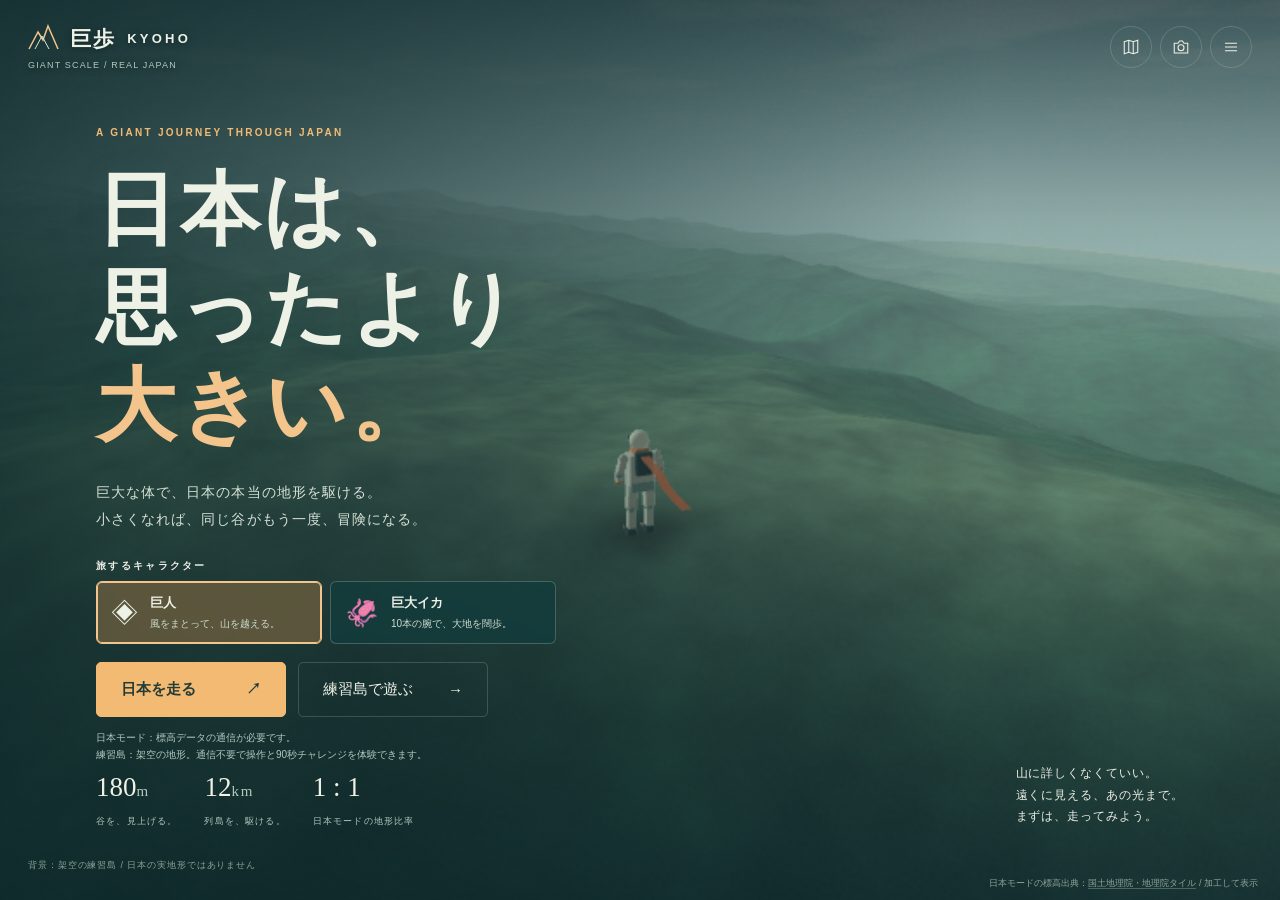
==== commit 26e977c2: "Add selectable giant squid with animated walking arms" ====
--- a/website/public/play/index.html
+++ b/website/public/play/index.html
@@ -7,17 +7,21 @@
 
 @media(max-width:760px) and (min-height:521px){.touch #tip{bottom:calc(290px + var(--safe));max-width:88vw}.touch #quickActions{bottom:calc(155px + var(--safe))}#toast{top:31%}#toast .big{font-size:22px}}
 [hidden]{display:none!important}#placeLabels{position:fixed;inset:0;z-index:6;pointer-events:none}.place-label{position:absolute;width:184px;min-height:43px;padding:5px 8px;text-align:center;background:#0b2935a6;border-bottom:1px solid #dce5c680;text-shadow:0 1px 5px #102f32;border-radius:3px}.place-label strong{display:block;font-size:12px;font-weight:500;white-space:nowrap;overflow:hidden;text-overflow:ellipsis}.place-label small{font-size:9px;color:#d3decf}.place-label.town{border-color:#9ce4d0;color:#baf9da}.place-label:after{content:'';position:absolute;left:50%;top:100%;height:10px;border-left:1px solid #dce5c680}#townStatus{position:fixed;z-index:7;left:50%;bottom:calc(190px + var(--safe));transform:translateX(-50%);min-width:240px;max-width:80vw;padding:10px 15px;background:#102f32c9;border-left:2px solid #9ce4d077;pointer-events:none}#townStatus>div{display:flex;justify-content:space-between;gap:24px}#townName{font-size:12px;color:#baf9da}#townDistance{font-size:10px;color:var(--mute)}#townHint{margin:3px 0 0;font-size:10px;color:var(--mute)}#townStatus.recovering{border-color:#baf9da;background:#28514ced}#townStatus.recovering #townHint{color:#e7ffe8}.town-destinations{margin:15px 0}.town-destinations summary{cursor:pointer;font-size:12px;padding:12px;color:var(--aqua)}.town-destinations button{width:100%;margin-top:6px;text-align:left;font-size:12px}@media(max-width:700px){.place-label{width:152px}.place-label strong{font-size:11px}#townStatus{bottom:calc(235px + var(--safe));min-width:225px;padding:8px 11px}#townStatus:not(.near-town){display:none}}@media(min-height:521px) and (max-width:700px){.touch #townStatus{bottom:calc(44svh + var(--safe))}}@media(max-height:520px){#townStatus{bottom:155px;left:auto;right:18px;transform:none;max-width:240px}.place-label{width:152px}}
+.character-picker{margin:0 0 18px;max-width:460px}.character-picker>.overline{margin-bottom:8px}.character-options{display:flex;gap:8px}.character-options button{display:flex;align-items:center;gap:12px;flex:1;text-align:left;padding:12px 14px;border:1px solid #c4d8ca44;background:#133c3dd9;border-radius:6px;color:var(--text)}.character-options button>span:first-child{font-size:27px}.character-options b{display:block;font-size:13px}.character-options small{display:block;font-size:10px;margin-top:5px;color:#cfddcf}.character-options button[aria-pressed="true"]{border-color:#f3c58c;background:#665b3ed9;box-shadow:inset 0 0 0 1px #f3c58c}.character-options button:focus-visible{outline:3px solid #fff;outline-offset:3px}
+@media(max-height:800px){#title h1{font-size:clamp(32px,5vw,60px);margin:12px 0}#title .lead{margin-bottom:14px}#titleBottom{display:none}}
+@media(max-height:560px){#title{overflow-y:auto;justify-content:flex-start;padding-top:75px;padding-bottom:35px}#title .title-copy>.overline{margin-top:0}#title h1{font-size:32px}#title .lead{margin-bottom:10px}.character-picker{margin-bottom:12px}}
+@media(max-width:480px){.character-options button{padding:10px 9px;gap:7px}.character-options small{font-size:9px}}
 </style></head><body>
 <canvas id="world" tabindex="0" aria-label="巨歩 3Dゲーム画面"></canvas><div id="vignette"></div><div id="grain"></div>
 <div id="topbar"><div><div id="brand"><svg width="31" height="29" viewBox="0 0 31 29" fill="none" aria-hidden="true"><path d="M1 25L10 8L15 16L20 2L30 25" stroke="#f3c58c" stroke-width="1.5"/><path d="M7 25L14 12L21 25" stroke="#d6e8d5" stroke-width="1"/></svg><span class="jp">巨歩</span><span class="word">KYOHO</span></div><span id="modeBadge">GIANT SCALE / REAL JAPAN</span></div><div id="topActions"><button class="round" id="mapBtn" aria-label="日本地図と移動先" title="日本地図 [M]"><svg width="18" height="18" viewBox="0 0 24 24" fill="none"><path d="M3 5l6-2 6 2 6-2v16l-6 2-6-2-6 2V5zM9 3v16m6-14v16" stroke="currentColor" stroke-width="1.4"/></svg></button><button class="round" id="photoBtn" aria-label="写真を撮る" title="写真 [P]"><svg width="18" height="18" viewBox="0 0 24 24" fill="none"><path d="M3 7h5l2-3h4l2 3h5v13H3V7z" stroke="currentColor" stroke-width="1.4"/><circle cx="12" cy="13" r="4" stroke="currentColor" stroke-width="1.4"/></svg></button><button class="round" id="menuBtn" aria-label="設定と遊び方" title="設定 / 一時停止 [Esc]"><svg width="18" height="18" viewBox="0 0 24 24" fill="none"><path d="M4 7h16M4 12h16M4 17h16" stroke="currentColor" stroke-width="1.4"/></svg></button></div></div>
-<section id="title"><div class="title-copy"><div class="overline" style="color:var(--accent)">A GIANT JOURNEY THROUGH JAPAN</div><h1>日本は、<br class="first">思ったより<br><em>大きい。</em></h1><p class="lead">巨大な体で、日本の本当の地形を駆ける。<br>小さくなれば、同じ谷がもう一度、冒険になる。</p><div class="startrow"><button id="startJapan" class="play primary">日本を走る <span>↗</span></button><button id="startDemo" class="play">練習島で遊ぶ <span>→</span></button></div><div class="subnote">日本モード：標高データの通信が必要です。<br>練習島：架空の地形。通信不要で操作と90秒チャレンジを体験できます。</div></div><div id="titleBottom"><div class="specs"><div class="spec"><b>180<span style="font-size:15px">m</span></b><span>谷を、見上げる。</span></div><div class="spec"><b>12<span style="font-size:15px">km</span></b><span>列島を、駆ける。</span></div><div class="spec"><b>1 : 1</b><span>日本モードの地形比率</span></div></div><div class="philosophy">山に詳しくなくていい。<br>遠くに見える、あの光まで。<br>まずは、走ってみよう。</div></div></section>
+<section id="title"><div class="title-copy"><div class="overline" style="color:var(--accent)">A GIANT JOURNEY THROUGH JAPAN</div><h1>日本は、<br class="first">思ったより<br><em>大きい。</em></h1><p class="lead">巨大な体で、日本の本当の地形を駆ける。<br>小さくなれば、同じ谷がもう一度、冒険になる。</p><div class="character-picker"><div class="overline">旅するキャラクター</div><div class="character-options" role="group" aria-label="キャラクター選択"><button type="button" data-character="giant" aria-pressed="true"><span aria-hidden="true">◈</span><span><b>巨人</b><small>風をまとって、山を越える。</small></span></button><button type="button" data-character="squid" aria-pressed="false"><span aria-hidden="true">🦑</span><span><b>巨大イカ</b><small>10本の腕で、大地を闊歩。</small></span></button></div></div><div class="startrow"><button id="startJapan" class="play primary">日本を走る <span>↗</span></button><button id="startDemo" class="play">練習島で遊ぶ <span>→</span></button></div><div class="subnote">日本モード：標高データの通信が必要です。<br>練習島：架空の地形。通信不要で操作と90秒チャレンジを体験できます。</div></div><div id="titleBottom"><div class="specs"><div class="spec"><b>180<span style="font-size:15px">m</span></b><span>谷を、見上げる。</span></div><div class="spec"><b>12<span style="font-size:15px">km</span></b><span>列島を、駆ける。</span></div><div class="spec"><b>1 : 1</b><span>日本モードの地形比率</span></div></div><div class="philosophy">山に詳しくなくていい。<br>遠くに見える、あの光まで。<br>まずは、走ってみよう。</div></div></section>
 <div id="bgCaption">背景：架空の練習島 / 日本の実地形ではありません</div>
 <div id="hud" class="hidden"><div id="placeLabels" hidden></div><div id="townStatus" hidden><div><b id="townName"></b><span id="townDistance"></span></div><p id="townHint"></p></div><div id="compass"><div class="head mono" id="bearing">N · 000°</div><div class="ticks">· ┆ · ┆ │ ┆ · ┆ ·</div></div><div id="objective"><div class="overline" id="objectiveMode">FREE ROAM</div><h3 id="objectiveTitle">次の光へ。</h3><p id="objectiveDesc">地形を読むより、まず走ろう。</p><div id="routePills"></div></div><div id="counter"><div class="overline">この旅の距離</div><div class="num mono"><b id="distance" style="font-weight:300">0.0</b><span>km</span></div><div class="metric" id="regionName">練習島</div></div><div id="minimapWrap" aria-label="地図を開く" role="button" tabindex="0"><canvas id="minimap" width="288" height="288"></canvas><div id="altitude" class="mono">0 m</div></div><div id="sizePanel"><div class="overline">あなたの身長</div><div id="heightReadout"><span class="mono">600</span><small>m</small></div><div id="sizeButtons"><button data-size="0">180 m</button><button data-size="1" class="active">600 m</button><button data-size="2">3 km</button><button data-size="3">12 km</button></div></div><div id="velocity"><div class="speed mono"><span id="speedNum">0.0</span><small>km/s</small></div><div id="movementState">GROUND FLOW</div><div id="energy"><i></i></div></div><div id="quickActions"><button id="challengeBtn">90秒チャレンジ</button><button id="autoBtn" title="オートラン [R]">自動走行</button></div><div id="keys"><kbd>W A S D</kbd> 移動　<kbd>I J K L</kbd> / ドラッグ 視点　<kbd>Space</kbd> 跳ぶ・長押しで滑空　<kbd>Shift</kbd> ダッシュ　<kbd>E</kbd> 巨大化　<kbd>M</kbd> 日本地図</div><div id="dataStatus"></div><div id="timer" class="hidden"><span class="mono">90.0</span><small>SECONDS LEFT</small></div></div>
 <div id="targetLabel" class="hidden"><span class="dot">◇</span><b>次の光</b><span class="mono">2.0 km</span></div><div id="tip" class="hidden"></div><div id="toast"><div class="small">SCALE SHIFT</div><div class="big"></div></div><div id="source">日本モードの標高出典：<a href="https://maps.gsi.go.jp/development/ichiran.html" target="_blank" rel="noopener">国土地理院・地理院タイル</a> / 加工して表示</div><div id="fps"></div>
 <div id="touchControls" class="hidden"><div id="joystick" aria-label="移動スティック"><div id="stick"></div></div><div id="touchRight"><button id="touchDash">ダッシュ</button><button id="touchJump">跳ぶ<br><span style="font-size:9px;opacity:.7">長押し 滑空</span></button></div></div>
 <section id="loading" class="modal hidden" aria-label="実地形読み込み"><div class="sheet"><div class="overline" style="color:var(--accent)">REAL TERRAIN / STREAMING</div><h2 id="loadTitle">北アルプスへ。</h2><p>国土地理院の標高画像から、実際の地形を組み立てています。取得できていない地形は、架空の山で補いません。</p><div id="loadProgress"><i></i></div><div id="loadStats" class="mono">地形サーバーに接続中…</div><div id="loadError" class="hidden">標高サーバーに接続できませんでした。インターネット接続を確認し、Safari / Chromeで開いてください。実地形を取得するには外部通信が必要です。</div><div class="buttons"><button id="retryLoad" class="primary">再接続</button><button id="cancelLoad">練習島で遊ぶ</button></div><p class="fine">初回は数MB程度を段階的に取得します。範囲・移動量により増えます。外部送信は標高タイル取得のHTTPリクエストのみで、キーやログインは不要です。</p></div></section>
 <section id="mapModal" class="modal hidden" aria-label="日本地図"><div class="sheet map-sheet"><div class="modalhead"><div><div class="overline" style="color:var(--accent)">THE ARCHIPELAGO</div><h2>次は、どの山の向こうへ。</h2></div><button class="close" data-close="mapModal" aria-label="閉じる">×</button></div><p style="margin:0">行き先を選んで実地形へ。着地後は、目的地に縛られず移動できます。</p><div class="map-layout"><canvas id="atlasCanvas" aria-label="日本の広域概略図"></canvas><div id="places"></div></div><p class="fine" style="margin-bottom:0">概略海岸線：Natural Earth。小島・境界は省略されています。南西諸島の点は移動先です。実地形は現地周辺から読み込みます。登山道の案内や現実のルート判断には使えません。</p></div></section>
-<section id="settings" class="modal hidden" aria-label="設定"><div class="sheet"><div class="modalhead"><div><div class="overline" style="color:var(--accent)">TAKE A BREATH</div><h2>ひと休み。</h2></div><button class="close" data-close="settings" aria-label="閉じる">×</button></div><div class="row"><div><b>サウンド</b><small>風、足音、光の音。すべてブラウザ内で合成。</small></div><button id="soundOption">オフ</button></div><div class="row"><div><b>山と街の名前</b><small>近くの地名を表示。街の緑の光は休息地。</small></div><button id="labelsOption" aria-pressed="true">オン</button></div><div class="row"><div><b>描画品質</b><small>重い場合は「軽量」に切り替えてください。</small></div><button id="qualityOption">標準</button></div><div class="row"><div><b>動きをひかえめに</b><small>画角変化と着地の揺れを抑えます。</small></div><button id="motionOption">オフ</button></div><div class="row"><div><b>地形の等高線</b><small>ゲーム内の標高から200m間隔で描画します。</small></div><button id="contourOption">オフ</button></div><div class="row"><div><b>光の時間</b><small>時間・積雪・植生の色は演出です。</small></div><button id="timeOption">朝</button></div><div class="row"><div><b>自動保存</b><small id="saveInfo">移動先、記録、設定をこのブラウザに保存します。</small></div><button id="exportSave">記録を書き出す</button></div><div class="buttons"><button id="resumeBtn" class="primary">旅に戻る</button><button id="helpBtn">遊び方とデータ</button><button id="importSave">記録を読み込む</button><button id="fullscreenBtn">全画面</button><button id="titleBtn">タイトルへ</button></div><input type="file" id="saveFile" accept="application/json,.json" class="hidden"><p class="fine">日本モードと練習島の距離・ベスト記録は別々に保存します。集計にワープ距離は含みません。外部サービスへの記録送信はありません。</p></div></section>
+<section id="settings" class="modal hidden" aria-label="設定"><div class="sheet"><div class="modalhead"><div><div class="overline" style="color:var(--accent)">TAKE A BREATH</div><h2>ひと休み。</h2></div><button class="close" data-close="settings" aria-label="閉じる">×</button></div><div class="character-picker"><div class="overline">旅するキャラクター</div><div class="character-options" role="group" aria-label="キャラクター選択"><button type="button" data-character="giant" aria-pressed="true"><span aria-hidden="true">◈</span><span><b>巨人</b><small>風をまとって、山を越える。</small></span></button><button type="button" data-character="squid" aria-pressed="false"><span aria-hidden="true">🦑</span><span><b>巨大イカ</b><small>10本の腕で、大地を闊歩。</small></span></button></div></div><div class="row"><div><b>サウンド</b><small>風、足音、光の音。すべてブラウザ内で合成。</small></div><button id="soundOption">オフ</button></div><div class="row"><div><b>山と街の名前</b><small>近くの地名を表示。街の緑の光は休息地。</small></div><button id="labelsOption" aria-pressed="true">オン</button></div><div class="row"><div><b>描画品質</b><small>重い場合は「軽量」に切り替えてください。</small></div><button id="qualityOption">標準</button></div><div class="row"><div><b>動きをひかえめに</b><small>画角変化と着地の揺れを抑えます。</small></div><button id="motionOption">オフ</button></div><div class="row"><div><b>地形の等高線</b><small>ゲーム内の標高から200m間隔で描画します。</small></div><button id="contourOption">オフ</button></div><div class="row"><div><b>光の時間</b><small>時間・積雪・植生の色は演出です。</small></div><button id="timeOption">朝</button></div><div class="row"><div><b>自動保存</b><small id="saveInfo">移動先、記録、設定をこのブラウザに保存します。</small></div><button id="exportSave">記録を書き出す</button></div><div class="buttons"><button id="resumeBtn" class="primary">旅に戻る</button><button id="helpBtn">遊び方とデータ</button><button id="importSave">記録を読み込む</button><button id="fullscreenBtn">全画面</button><button id="titleBtn">タイトルへ</button></div><input type="file" id="saveFile" accept="application/json,.json" class="hidden"><p class="fine">日本モードと練習島の距離・ベスト記録は別々に保存します。集計にワープ距離は含みません。外部サービスへの記録送信はありません。</p></div></section>
 <section id="help" class="modal hidden" aria-label="遊び方とデータ"><div class="sheet"><div class="modalhead"><div><div class="overline" style="color:var(--accent)">NO MOUNTAIN KNOWLEDGE REQUIRED</div><h2>山の知識より、好奇心。</h2></div><button class="close" data-close="help" aria-label="閉じる">×</button></div><p><b>日本モードの街で、ひと休み。</b><br>緑の光が目印です。街の中心から900m以内で、身長600m以下になり、地面に降りて立ち止まると風のエネルギーが回復します。メニュー中や地形待機中には回復しません。地図の「街へ向かう」からも移動できます。</p><p class="fine">山名・山頂位置：国土地理院「日本の主な山岳標高」。街名・代表点：地理院地図の住所検索。建物の配置・規模はゲーム用の模式表現で、実際の建物や市街地の範囲を再現したものではありません。</p><p><b>走る → 尾根から跳ぶ → 長押しで滑空 → 光をくぐる。</b><br>光に近づくと風のエネルギーが戻ります。90秒チャレンジでは、光を順にくぐって記録を狙います。小さな光は600m以下になって通過してください。</p><p>PCは <b>WASD / 矢印</b> で移動、<b>J / L</b> で視点を左 / 右、<b>I / K</b> で上 / 下へ回します（長押し対応）。ドラッグでも視点を変更できます。<b>Space</b> でジャンプと滑空、<b>Shift</b> でダッシュ。<b>E</b> でサイズ切替、<b>R</b> でオートラン、<b>M</b> で地図、<b>P</b> で撮影です。数字の <b>1〜4</b> でもサイズを選べます。</p><p>スマホは左スティックで移動、右側の空いている画面をスワイプして視点変更。右下がジャンプとダッシュです。横画面でも遊べます。</p><div class="fact"><p><b>実際なのは地形。超人的なのは、あなた。</b><br>日本モードは国土地理院のDEM10B系PNG標高タイルを取得し、地球の曲率を考慮した球面に配置します。水平距離と高さは同じ単位（km）で、標高の誇張はしません。ただし球体地球の近似、標高の補間、描画用の間引きがあり、測量精度の再現ではありません。</p></div><p>取得解像度は身体サイズに応じて変化します。元データの名称にある「10m」は、本作の描画メッシュが常に10mという意味ではありません。海面・欠測画素は標高0mの遊べる水面として扱い、欠測であることを表示します。通信失敗は水面とみなさず、取得待ちにします。</p><p><b>架空の練習島</b>は操作体験のための独立したステージで、日本の山を再現したものではありません。人・光・移動速度・ジャンプ・植生色・雪・空・時間はゲーム上の表現です。</p><p class="fine">出典：<a href="https://maps.gsi.go.jp/development/ichiran.html" target="_blank" rel="noopener">国土地理院・地理院タイル（標高タイル）</a>を加工して表示。<a href="https://maps.gsi.go.jp/development/demtile.html" target="_blank" rel="noopener">PNG標高仕様</a>。概略海岸線：Natural Earth。ワープ地点と光の配置はゲーム向けの概略緯経度です。本作は登山・災害・避難・測量用途の地図ではありません。</p></div></section>
 <section id="result" class="modal hidden" aria-label="チャレンジ結果"><div class="sheet"><div class="overline" style="color:var(--accent)">90 SECONDS / ONE JOURNEY</div><div class="grade" id="resultGrade">FLOW</div><h2 id="resultTitle">この先にも、山がある。</h2><div class="numbers"><div><b id="resultGates" class="mono">0 / 8</b><span>つないだ光</span></div><div><b id="resultDistance" class="mono">0.0</b><span>走った距離 km</span></div><div><b id="resultScore" class="mono">0</b><span>スコア</span></div></div><p id="resultText">走ったのは、まだ世界のほんの一部。</p><div class="buttons" style="justify-content:center"><button id="againBtn" class="primary">もう一度</button><button id="freeBtn">自由に走る</button><button id="resultPhoto">風景を残す</button></div><p class="fine" id="resultMode">架空の練習島での記録</p></div></section>
 <section id="photoModal" class="modal hidden" aria-label="風景の記録"><div class="sheet"><div class="modalhead"><div><div class="overline" style="color:var(--accent)">A POSTCARD FROM YOUR JOURNEY</div><h2>この広さを、持ち帰る。</h2></div><button class="close" data-close="photoModal" aria-label="閉じる">×</button></div><img id="snapshotImage" alt="ゲーム内で撮影した風景"><div class="buttons"><button id="savePhoto" class="primary">画像を保存</button><button id="sharePhoto">共有</button></div><p class="fine">画像にはモードと出典を記載します。練習島の画像は「架空地形」と表示されます。</p></div></section>
@@ -298,14 +302,16 @@
 (()=>{'use strict';
 const $=id=>document.getElementById(id),SIZES=[.18,.6,3,12],VERSION='0.2.0',SAVE_KEY='kyoho-save-v1';
 const isTouch=matchMedia('(pointer:coarse)').matches||navigator.maxTouchPoints>0;if(isTouch)document.body.classList.add('touch');
-const options={labels:true,sound:true,quality:'standard',reduced:matchMedia('(prefers-reduced-motion:reduce)').matches,contour:false,dusk:false};
+const options={character:'giant',labels:true,sound:true,quality:'standard',reduced:matchMedia('(prefers-reduced-motion:reduce)').matches,contour:false,dusk:false};
 let saved=null;try{saved=JSON.parse(localStorage.getItem(SAVE_KEY)||'null');if(saved?.version===1&&saved.options)Object.assign(options,saved.options)}catch{}
+if(!['giant','squid'].includes(options.character))options.character='giant';
 let renderer;try{renderer=new TinyGL($('world'))}catch(e){$('fatal').classList.remove('hidden');$('fatalMessage').textContent=e.message;return;}
 const terrain=new JapanTerrain(renderer),demoMeshes=createDemoTerrain(renderer),cube=cubeMesh(renderer),sphere=sphereMesh(renderer),ring=ringMesh(renderer),water=planeMesh(renderer),ribbon=renderer.mesh([],null,true),particleMesh=renderer.mesh([],null,true);
 const STATS=saved?.stats&&typeof saved.stats==='object'?saved.stats:{demo:{distance:0,best:0},japan:{distance:0,best:0}};
 for(const mode of['demo','japan']){if(!STATS[mode])STATS[mode]={distance:0,best:0};for(const f of['distance','best'])if(!Number.isFinite(STATS[mode][f])||STATS[mode][f]<0)STATS[mode][f]=0;}
 const placesWorld=new JapanPlaces(renderer,cube,ring);
 const S={mode:'demo',started:false,modal:null,pending:null,auto:false,lat:36.26,lon:137.66,x:8,z:20,y:0,vy:0,vx:0,vz:0,ground:0,grounded:true,size:.6,sizeIndex:1,targetSize:.6,heading:0,camYaw:0,camPitch:.24,camDist:1,camEye:[0,5,5],energy:1,gait:0,time:0,distance:0,flow:0,gates:0,routeIndex:0,challenge:false,remaining:90,challengeDistance:0,challengeScore:0,region:DESTINATIONS[0],lastFoot:0,jumpBuffer:0,tutorial:0,startedAt:0,gliding:false,loadingMove:false,photo:false};
+S.character=options.character;
 S.ground=Math.max(0,demoHeight(S.x,S.z));S.y=S.ground;
 let frame=frameAt(S.lat,S.lon),route=[],particles=[],pulses=[],lastNow=performance.now()/1000,lastUI=0,lastSave=0,toastUntil=0,tipUntil=0,photoBlob=null,photoURL=null,didJump=false,didSize=false,stoppedForData=false;
 let autoResolution=1;
@@ -376,7 +382,45 @@
  if(actualSpeed>.1)audio.wind(clamp(actualSpeed/(S.size*4),0,1),S.gliding);
 }
 function localBody(p){const c=Math.cos(S.heading),s=Math.sin(S.heading),h=S.size;return[(c*p[0]-s*p[2])*h,S.y+p[1]*h,(s*p[0]+c*p[2])*h]}
-function renderAvatar(){const r=renderer,h=S.size,run=clamp(Math.hypot(S.vx,S.vz)/(h*2),0,1),phase=S.gait,bob=S.grounded?Math.abs(Math.sin(phase))*.025*run:0;
+// One reusable mesh holds all ten animated arms; no per-frame GPU allocations.
+const squidArms=renderer.mesh([],null,true);
+const squidMantle=(()=>{const d=[],profile=[[.48,.10],[.58,.145],[.75,.14],[.91,.075],[1,0]];
+ for(let j=0;j<profile.length-1;j++)for(let i=0;i<20;i++){
+  const point=(row,k)=>{const [y,r]=profile[row],a=k/20*Math.PI*2;return [Math.cos(a)*r,y,Math.sin(a)*r*.78]};
+  const a=point(j,i),b=point(j,i+1),c=point(j+1,i),e=point(j+1,i+1);
+  for(const tri of [[a,b,c],[b,e,c]]){const n=V.norm(V.cross(V.sub(tri[1],tri[0]),V.sub(tri[2],tri[0])));for(const p of tri)vertex(d,p,n)}
+ }
+ for(const side of [-1,1]){const tri=[[side*.055,.94,0],[side*.34,.70,.015],[side*.10,.61,.035]],n=V.norm(V.cross(V.sub(tri[1],tri[0]),V.sub(tri[2],tri[0])));for(const p of tri)vertex(d,p,n,[1,.72,.65]);}
+ return renderer.mesh(d);
+})();
+function renderSquid(){const r=renderer,h=S.size,run=clamp(Math.hypot(S.vx,S.vz)/(h*2),0,1),phase=S.gait;
+ const bob=S.grounded?Math.sin(phase*2)*.012*run:0,coral=[.96,.43,.34,1],cream=[1,.86,.69,1];
+ const body=p=>localBody([p[0],p[1]+bob,p[2]]);
+ r.draw(squidMantle,M.trs(body([0,0,0]),[h,h,h],-S.heading),coral,1);
+ const ellipsoid=(p,scale,color,glow=0)=>r.draw(sphere,M.trs(body(p),scale.map(v=>v*h),-S.heading),color,1,0,glow);
+ ellipsoid([0,.47,0],[.26,.21,.23],coral);
+ for(const side of [-1,1]){ellipsoid([side*.119,.49,-.04],[.085,.10,.10],cream);ellipsoid([side*.148,.49,-.065],[.035,.062,.06],[.04,.13,.15,1]);ellipsoid([side*.156,.505,-.082],[.015,.022,.019],[1,1,.9,1],.3);}
+ const data=[];
+ for(let arm=0;arm<10;arm++){
+  const angle=arm/10*Math.PI*2,long=arm===2||arm===7,points=[],rings=[],wave=phase+arm*Math.PI*.8;
+  for(let j=0;j<=10;j++){const t=j/10,spread=(long?.43:.30)*t,step=Math.sin(wave-t*3)*run;
+   let x=Math.cos(angle)*(.085+spread),z=Math.sin(angle)*(.085+spread)+step*.085*t;
+   let y=.43*(1-t)+.025+Math.pow(t,3)*(.025+Math.max(0,Math.cos(wave))*.12*run);
+   if(!S.grounded){x+=Math.cos(angle)*t*(S.gliding?.27:.04);z+=t*t*.24;y+=t*(S.gliding?.22:.07);}
+   z+=Math.sin(S.time*2.3-arm+t*5)*.018*t;
+   points.push([x,y,z]);
+  }
+  for(let j=0;j<=10;j++){const tangent=V.norm(V.sub(points[Math.min(10,j+1)],points[Math.max(0,j-1)])),u=V.norm(V.cross(tangent,[0,0,1])),v=V.cross(tangent,u),t=j/10;
+   const radius=(.024*(1-t)+.004)*(long&&t>.65?1.7:1);
+   rings.push(Array.from({length:6},(_,k)=>{const a=k/6*Math.PI*2,n=V.add(V.mul(u,Math.cos(a)),V.mul(v,Math.sin(a)));return {p:V.add(points[j],V.mul(n,radius)),n};}));
+  }
+  for(let j=0;j<10;j++)for(let k=0;k<6;k++)for(const [row,col] of [[j,k],[j,(k+1)%6],[j+1,k],[j,(k+1)%6],[j+1,(k+1)%6],[j+1,k]]){const q=rings[row][col];vertex(data,q.p,q.n,k<3?[1,.86,.72]:[1,1,1]);}
+ }
+ r.update(squidArms,data);r.draw(squidArms,M.trs(body([0,0,0]),[h,h,h],-S.heading),coral,1);
+}
+function selectCharacter(id){if(!['giant','squid'].includes(id))return;S.character=options.character=id;updateCharacters();save();}
+function updateCharacters(){for(const b of document.querySelectorAll('[data-character]'))b.setAttribute('aria-pressed',String(b.dataset.character===S.character));}
+function renderAvatar(){if(S.character==='squid'){renderSquid();return;}const r=renderer,h=S.size,run=clamp(Math.hypot(S.vx,S.vz)/(h*2),0,1),phase=S.gait,bob=S.grounded?Math.abs(Math.sin(phase))*.025*run:0;
  const white=[.91,.91,.79,1],shade=[.48,.66,.60,1],orange=[.96,.49,.24,1],dark=[.075,.18,.19,1],light=[.78,.99,.89,1];
  const block=(p,s,color,yaw=-S.heading,rx=0,em=0)=>r.draw(cube,M.trs(localBody(p),s.map(v=>v*h),yaw,rx),color,1,0,em);
  const ball=(p,s,color,em=0)=>r.draw(sphere,M.trs(localBody(p),[s*h,s*h,s*h]),color,1,0,em);
@@ -440,7 +484,7 @@
 }
 const audio=new Sound;
 // All input is scoped to active play; no pointer-lock requirement on mobile or desktop.
-window.addEventListener('keydown',e=>{if(e.target.tagName==='INPUT')return;const prevent=['Space','ArrowUp','ArrowDown','ArrowLeft','ArrowRight'];if(prevent.includes(e.code))e.preventDefault();if(S.modal){if(e.code==='Escape'&&S.modal!=='loading')modal(null);return;}if(!S.started){if(e.code==='Enter')startDemo();return}input.keys.add(e.code);lastInput=S.time;if(e.repeat)return;if(e.code==='Space')requestJump();else if(e.code==='KeyE')setSize((S.sizeIndex+1)%4);else if(['Digit1','Digit2','Digit3','Digit4'].includes(e.code))setSize(+e.code.slice(-1)-1);else if(e.code==='KeyM')modal('mapModal');else if(e.code==='KeyP')snapshot();else if(e.code==='Escape')modal('settings');else if(e.code==='KeyR'){S.auto=!S.auto;tip(S.auto?'自動走行中。J / Lキーやドラッグで方向を変えます。Rでも停止できます。':'自動走行を停止しました。',3)}else if(e.code==='KeyF')toggleFullscreen();});
+window.addEventListener('keydown',e=>{if(e.target.tagName==='INPUT'||(e.target.closest('button')&&['Enter','Space'].includes(e.code)))return;const prevent=['Space','ArrowUp','ArrowDown','ArrowLeft','ArrowRight'];if(prevent.includes(e.code))e.preventDefault();if(S.modal){if(e.code==='Escape'&&S.modal!=='loading')modal(null);return;}if(!S.started){if(e.code==='Enter')startDemo();return}input.keys.add(e.code);lastInput=S.time;if(e.repeat)return;if(e.code==='Space')requestJump();else if(e.code==='KeyE')setSize((S.sizeIndex+1)%4);else if(['Digit1','Digit2','Digit3','Digit4'].includes(e.code))setSize(+e.code.slice(-1)-1);else if(e.code==='KeyM')modal('mapModal');else if(e.code==='KeyP')snapshot();else if(e.code==='Escape')modal('settings');else if(e.code==='KeyR'){S.auto=!S.auto;tip(S.auto?'自動走行中。J / Lキーやドラッグで方向を変えます。Rでも停止できます。':'自動走行を停止しました。',3)}else if(e.code==='KeyF')toggleFullscreen();});
 window.addEventListener('keyup',e=>input.keys.delete(e.code));window.addEventListener('blur',()=>{input.keys.clear();input.jump=input.dash=false;input.joyX=input.joyY=0;S.auto=false;if(S.started&&!S.modal)modal('settings')});document.addEventListener('visibilitychange',()=>{if(document.hidden&&S.started&&!S.modal)modal('settings')});
 $('world').addEventListener('pointerdown',e=>{if(!S.started||S.modal)return;input.drag=true;input.dragId=e.pointerId;input.lastX=e.clientX;input.lastY=e.clientY;$('world').setPointerCapture(e.pointerId);lastInput=S.time;});
 $('world').addEventListener('pointermove',e=>{if(!input.drag||e.pointerId!==input.dragId)return;let dx=e.clientX-input.lastX,dy=e.clientY-input.lastY;S.camYaw-=dx*.005;S.camPitch=clamp(S.camPitch+dy*.0035,-.07,.90);input.lastX=e.clientX;input.lastY=e.clientY;lastInput=S.time;});
@@ -458,6 +502,8 @@
 window.addEventListener('resize',()=>{if(S.modal==='mapModal')drawAtlas()});$('world').addEventListener('webglcontextlost',e=>{e.preventDefault();$('fatal').classList.remove('hidden');$('fatalMessage').textContent='3D描画が中断されました。再読み込みし、設定から「軽量」を選んでください。';save()});
 function loop(){const now=performance.now()/1000,rawDt=Math.max(.001,now-lastNow),dt=Math.min(rawDt,.5);lastNow=now;S.time+=dt;try{pollLoading();const steps=Math.ceil(dt/.025);for(let i=0;i<steps;i++)updateMovement(dt/steps);render(dt);if(S.time-lastUI>.12){lastUI=S.time;updateUI()}if(S.time>toastUntil)$('toast').classList.remove('show');if(S.time>tipUntil)$('tip').classList.add('hidden');if(S.started&&S.time-lastSave>5){lastSave=S.time;save()}fpsCounter++;fpsElapsed+=rawDt;if(fpsElapsed>2){currentFps=Math.round(fpsCounter/fpsElapsed);if(currentFps<26)autoResolution=Math.max(.58,autoResolution*.84);else if(currentFps>52)autoResolution=Math.min(1,autoResolution*1.05);fpsElapsed=0;fpsCounter=0;$('fps').textContent=currentFps+' FPS · '+renderer.draws+' draws · '+Math.round(renderer.tris/1000)+'k triangles';}}catch(e){console.error(e);$('fatal').classList.remove('hidden');$('fatalMessage').textContent='描画中にエラーが発生しました：'+e.message;return;}requestAnimationFrame(loop)}
 window.KYOHO={version:VERSION,places:placesWorld,placeData:{mountains:WORLD_MOUNTAINS,towns:WORLD_TOWNS},state:S,terrain,renderer,options,stats:STATS,startDemo,startJapan,setSize,startChallenge,finishChallenge,snapshot,getRoute:()=>route,ground:demoHeight,decodeDEM,geo:{ecef,frameAt,localGeo,offsetLL,haversine,tileXY,tileLL},step:dt=>updateMovement(dt),showFPS:()=>{$('fps').style.display='block'},getFPS:()=>currentFps};
+for(const b of document.querySelectorAll('[data-character]'))b.onclick=()=>selectCharacter(b.dataset.character);
+updateCharacters();
 requestAnimationFrame(loop);
 })();
 
